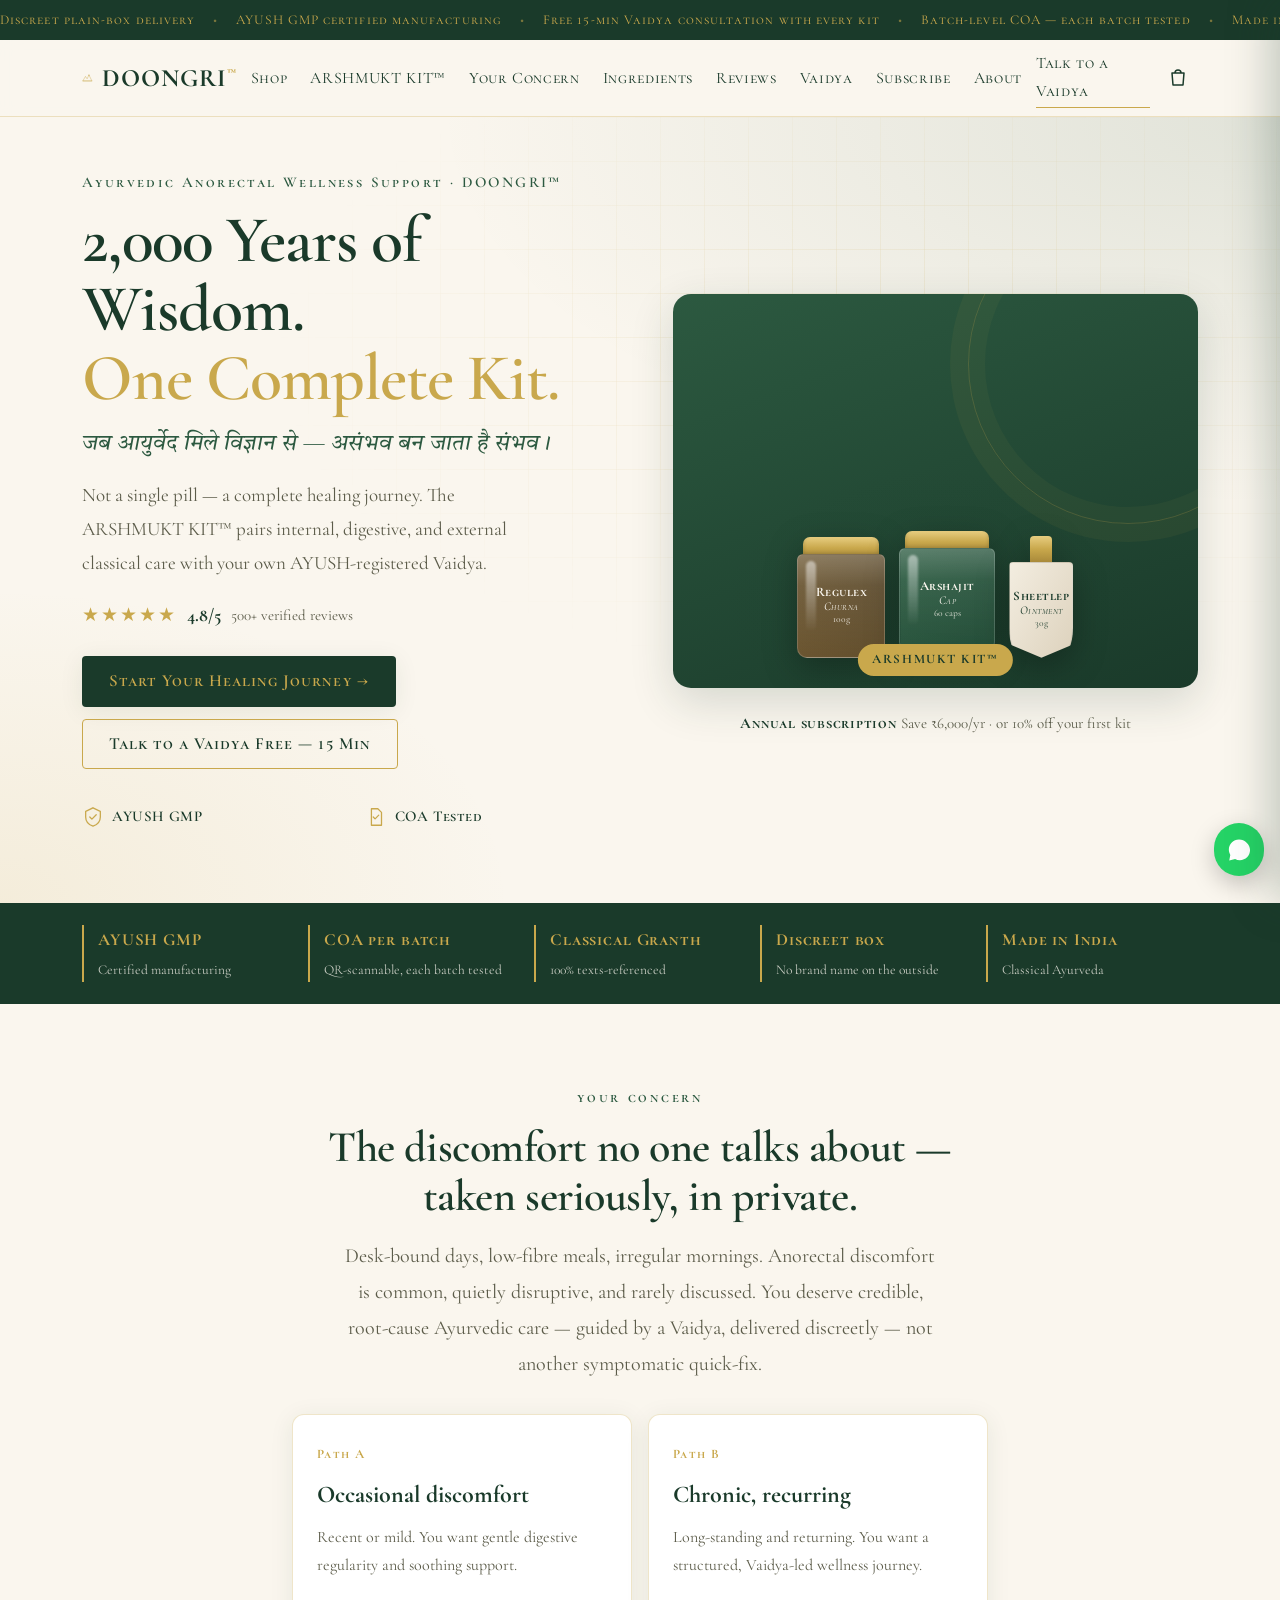
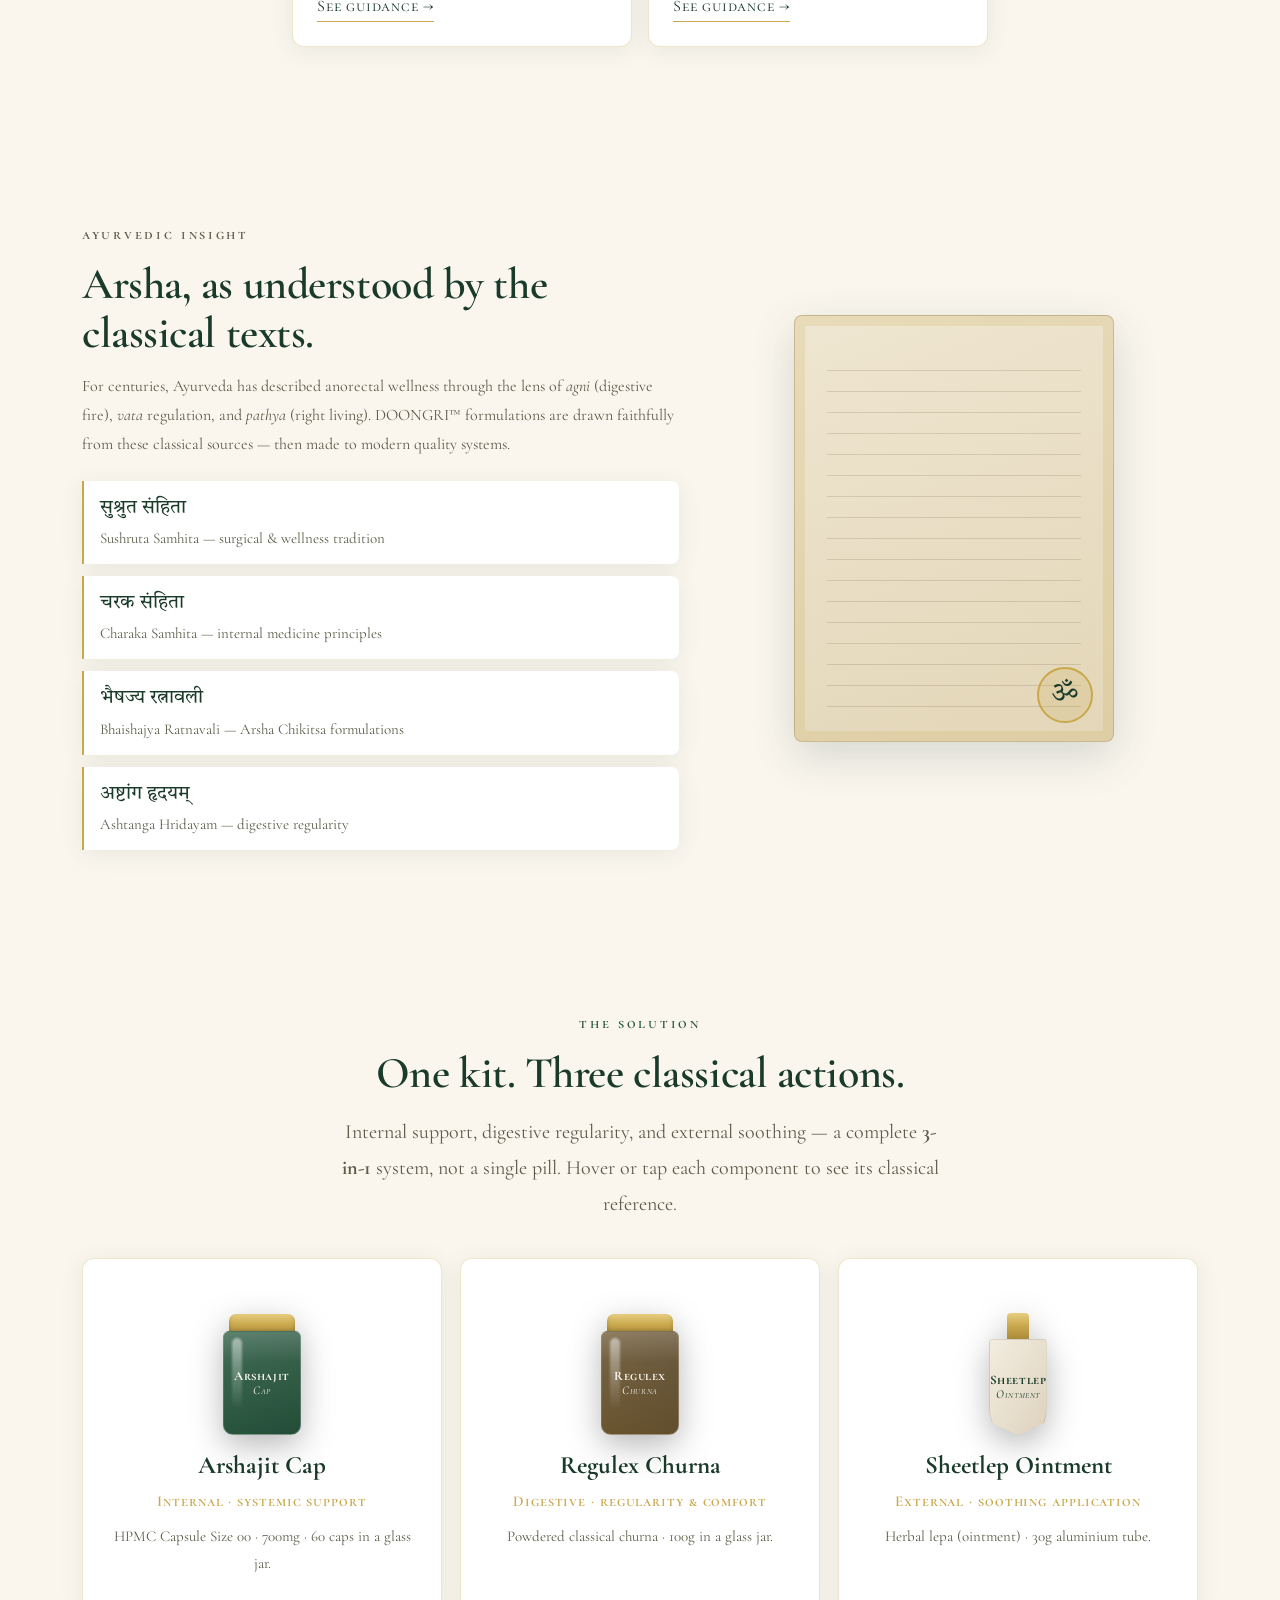
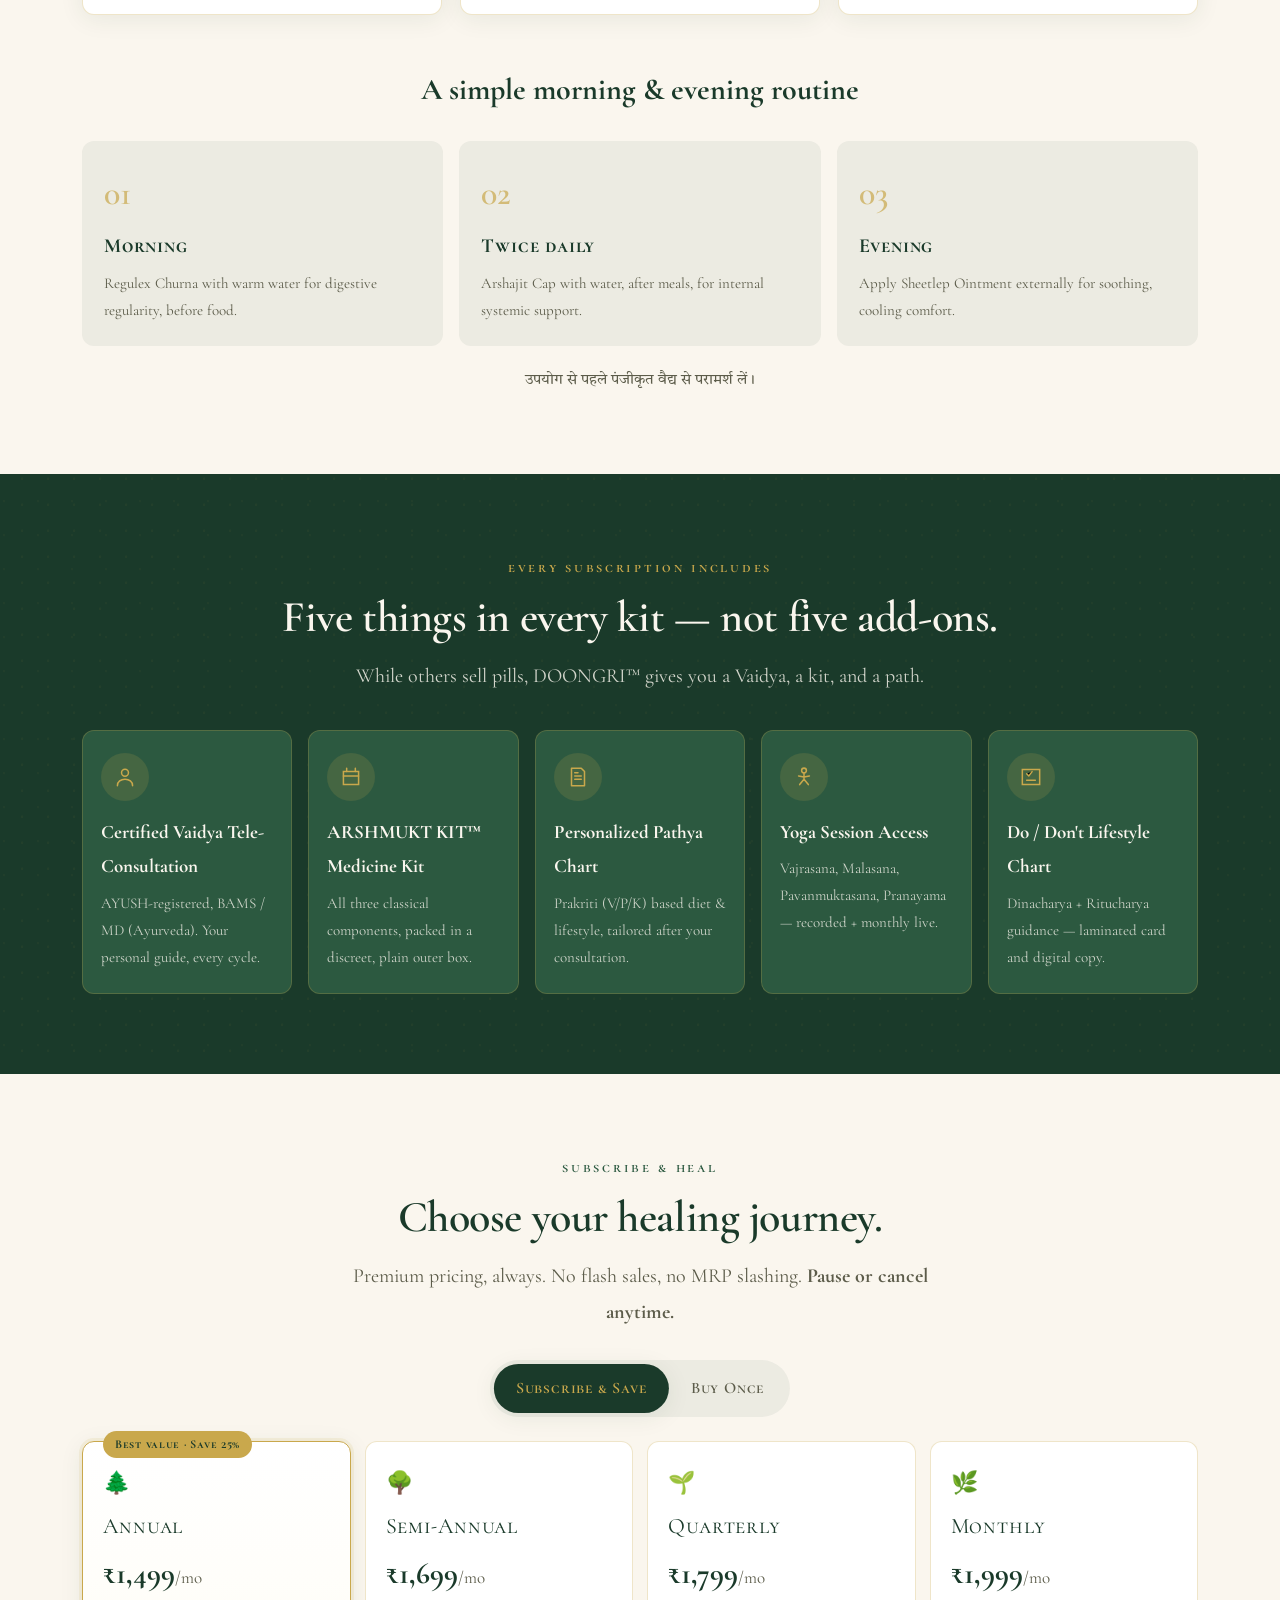
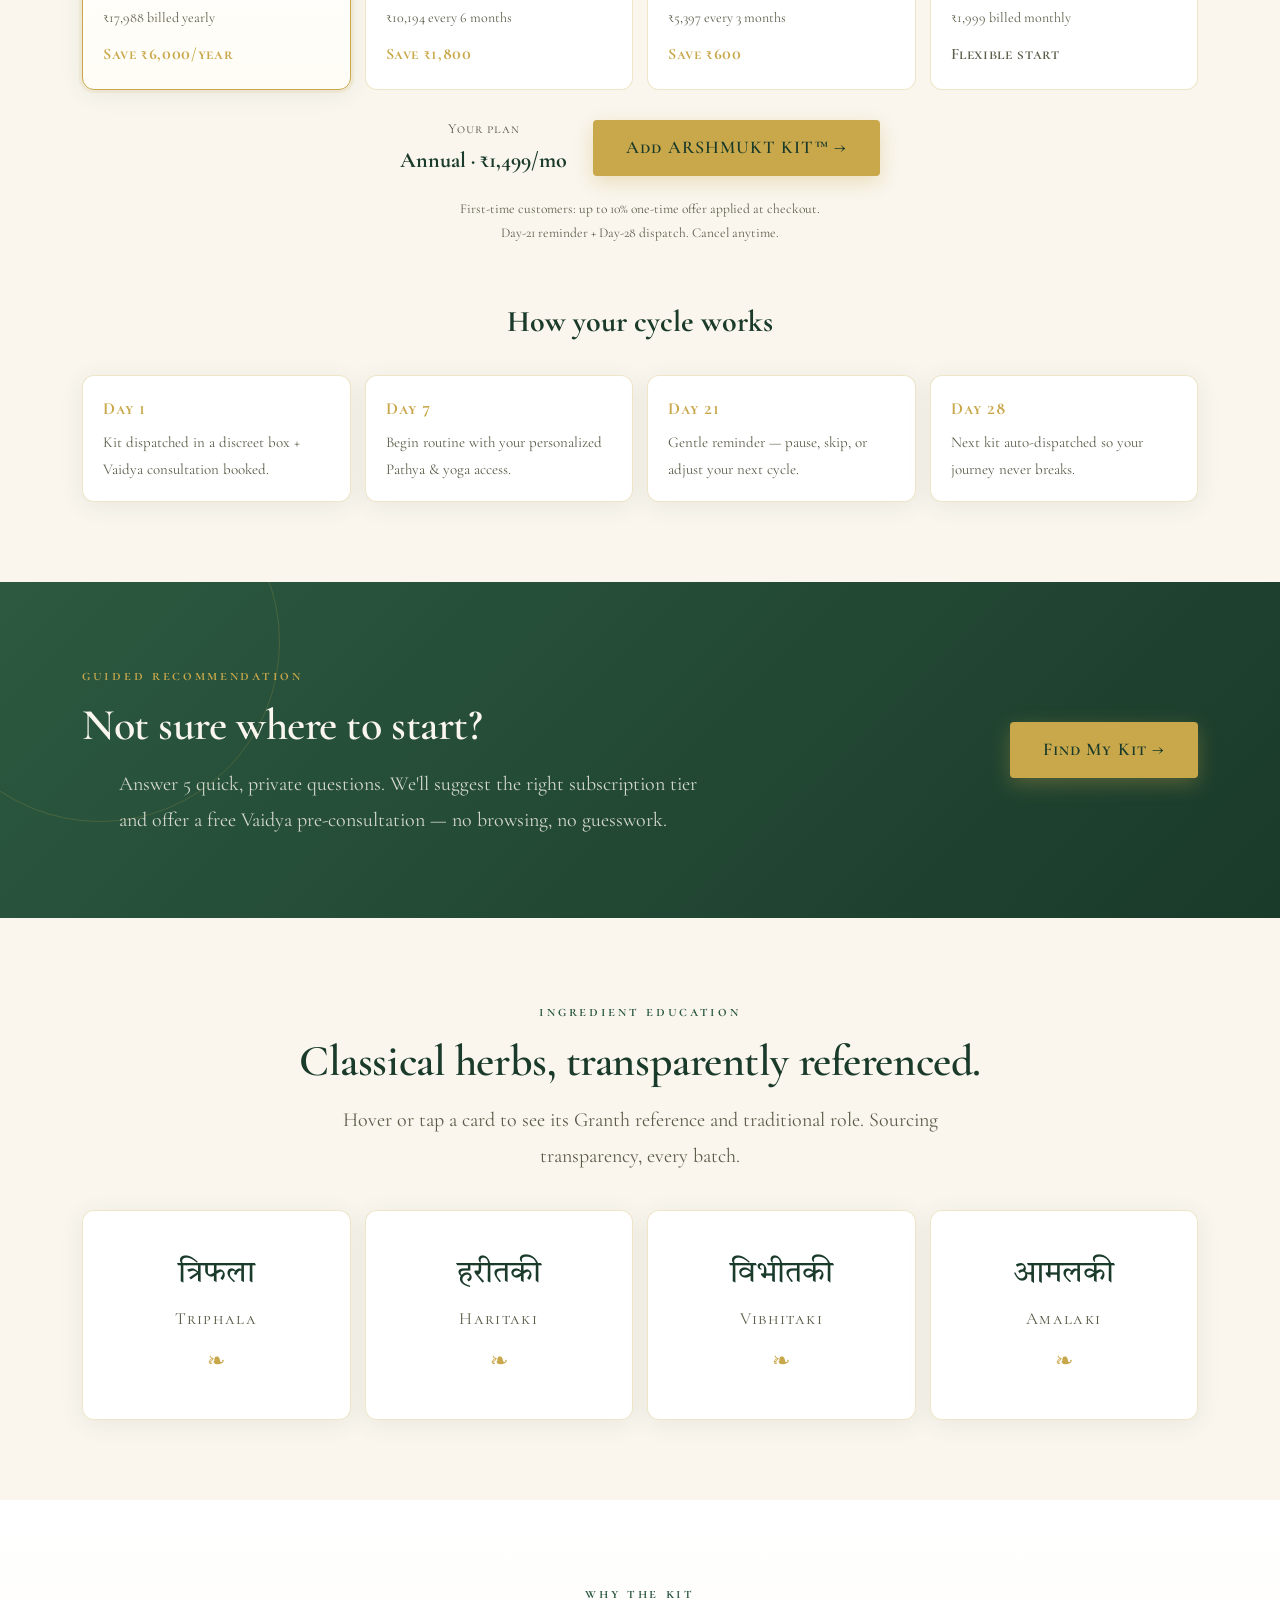
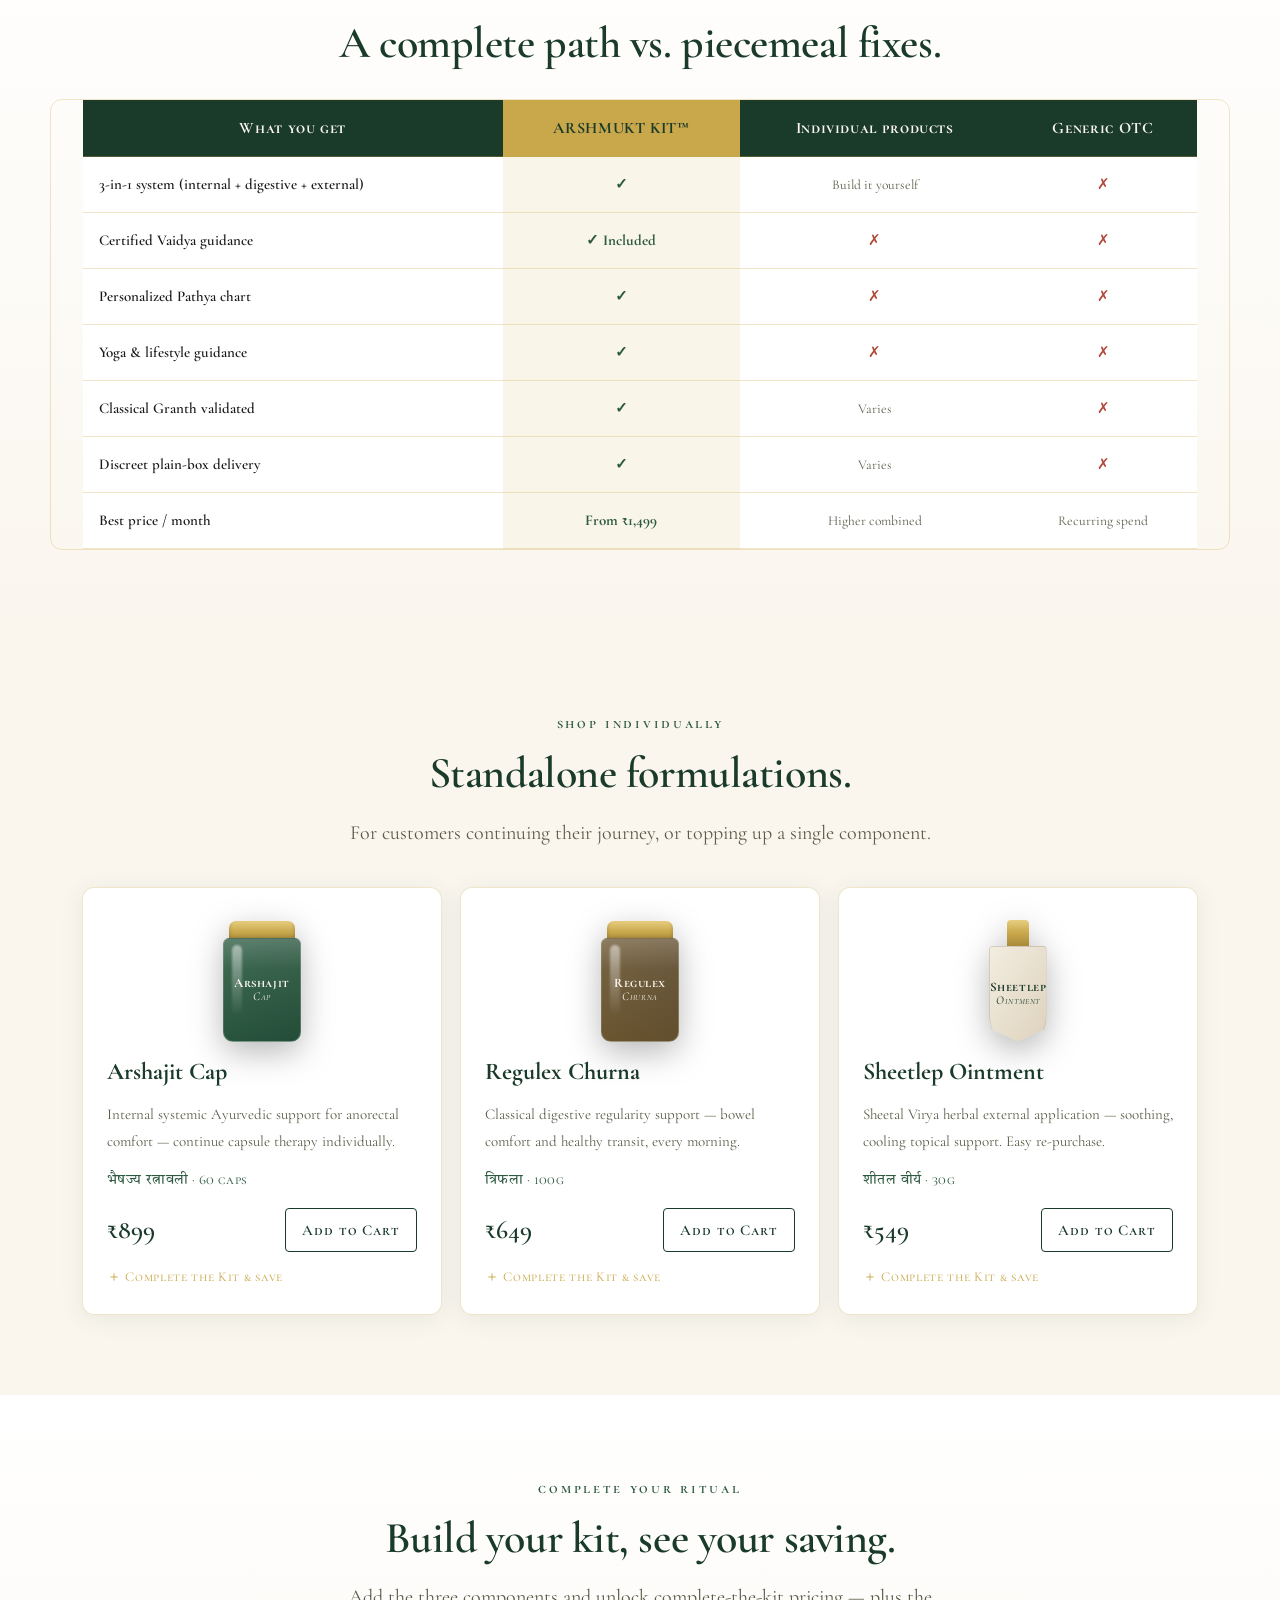
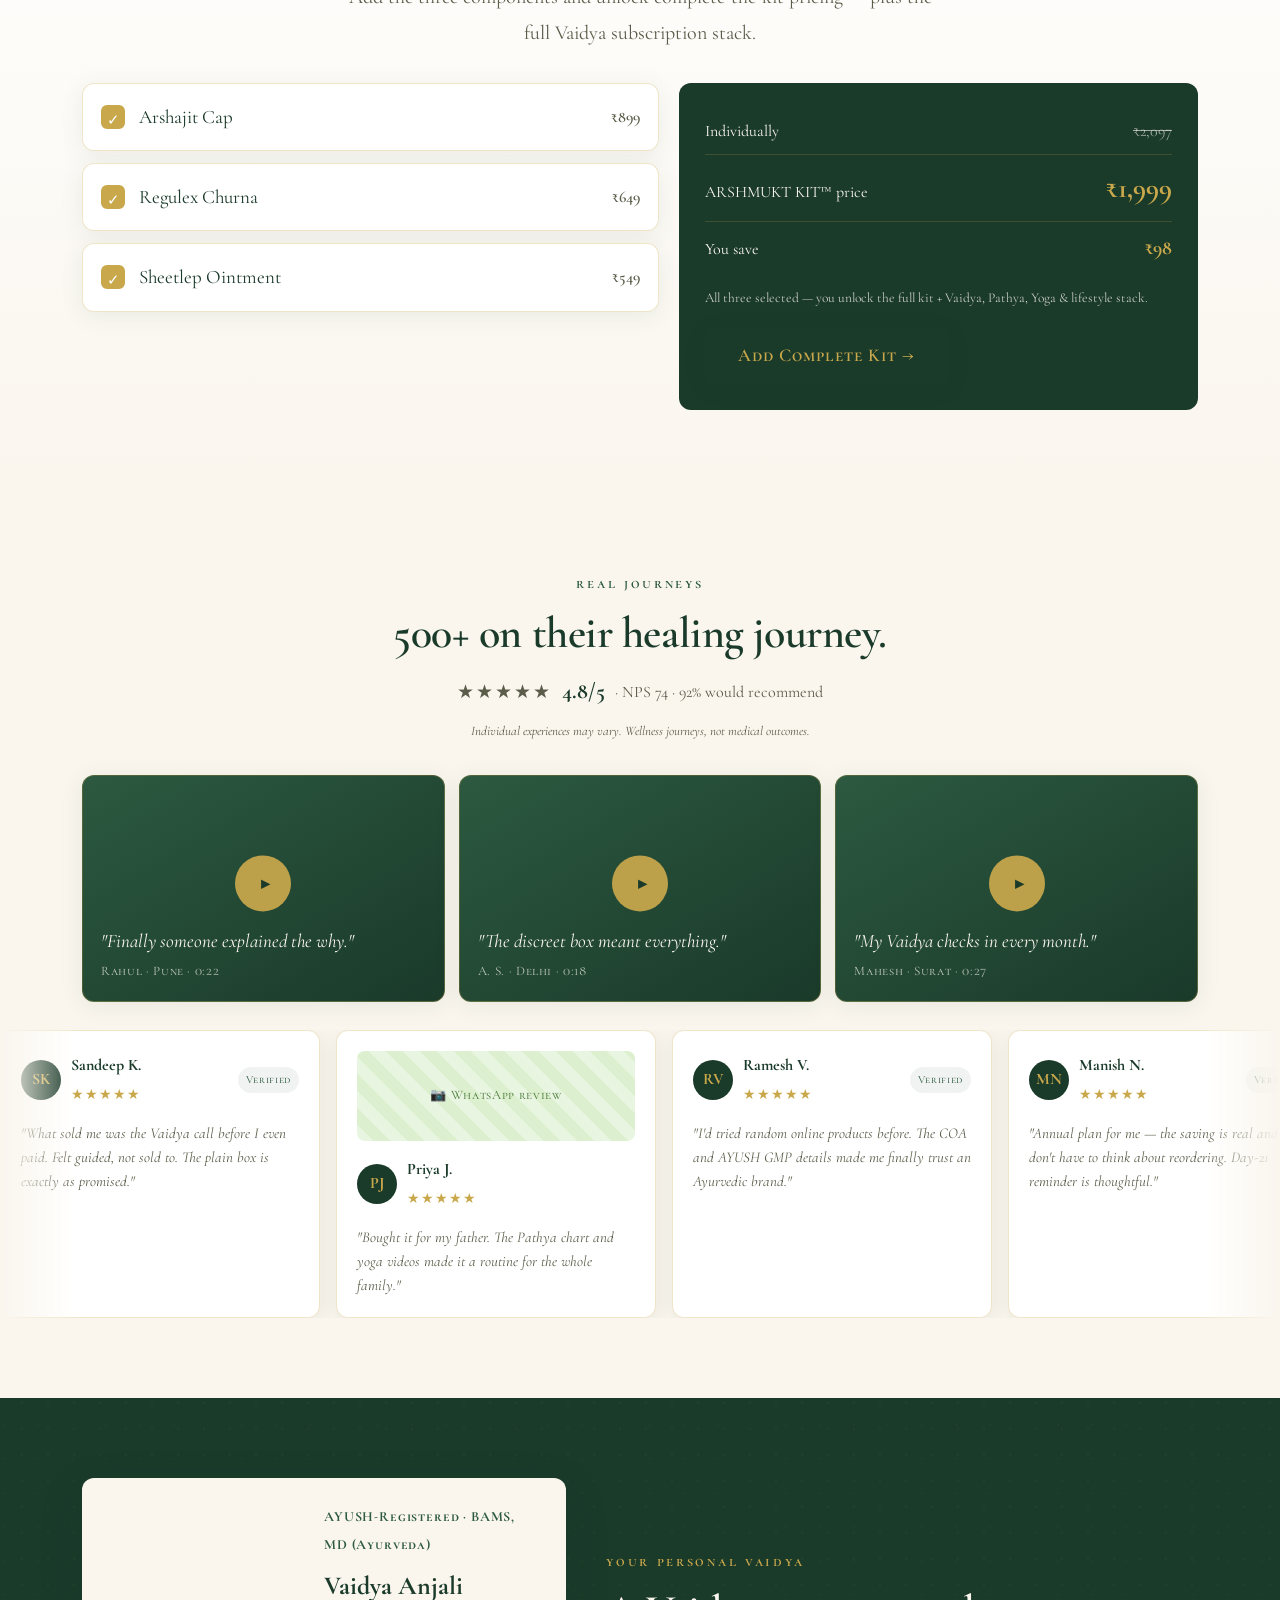
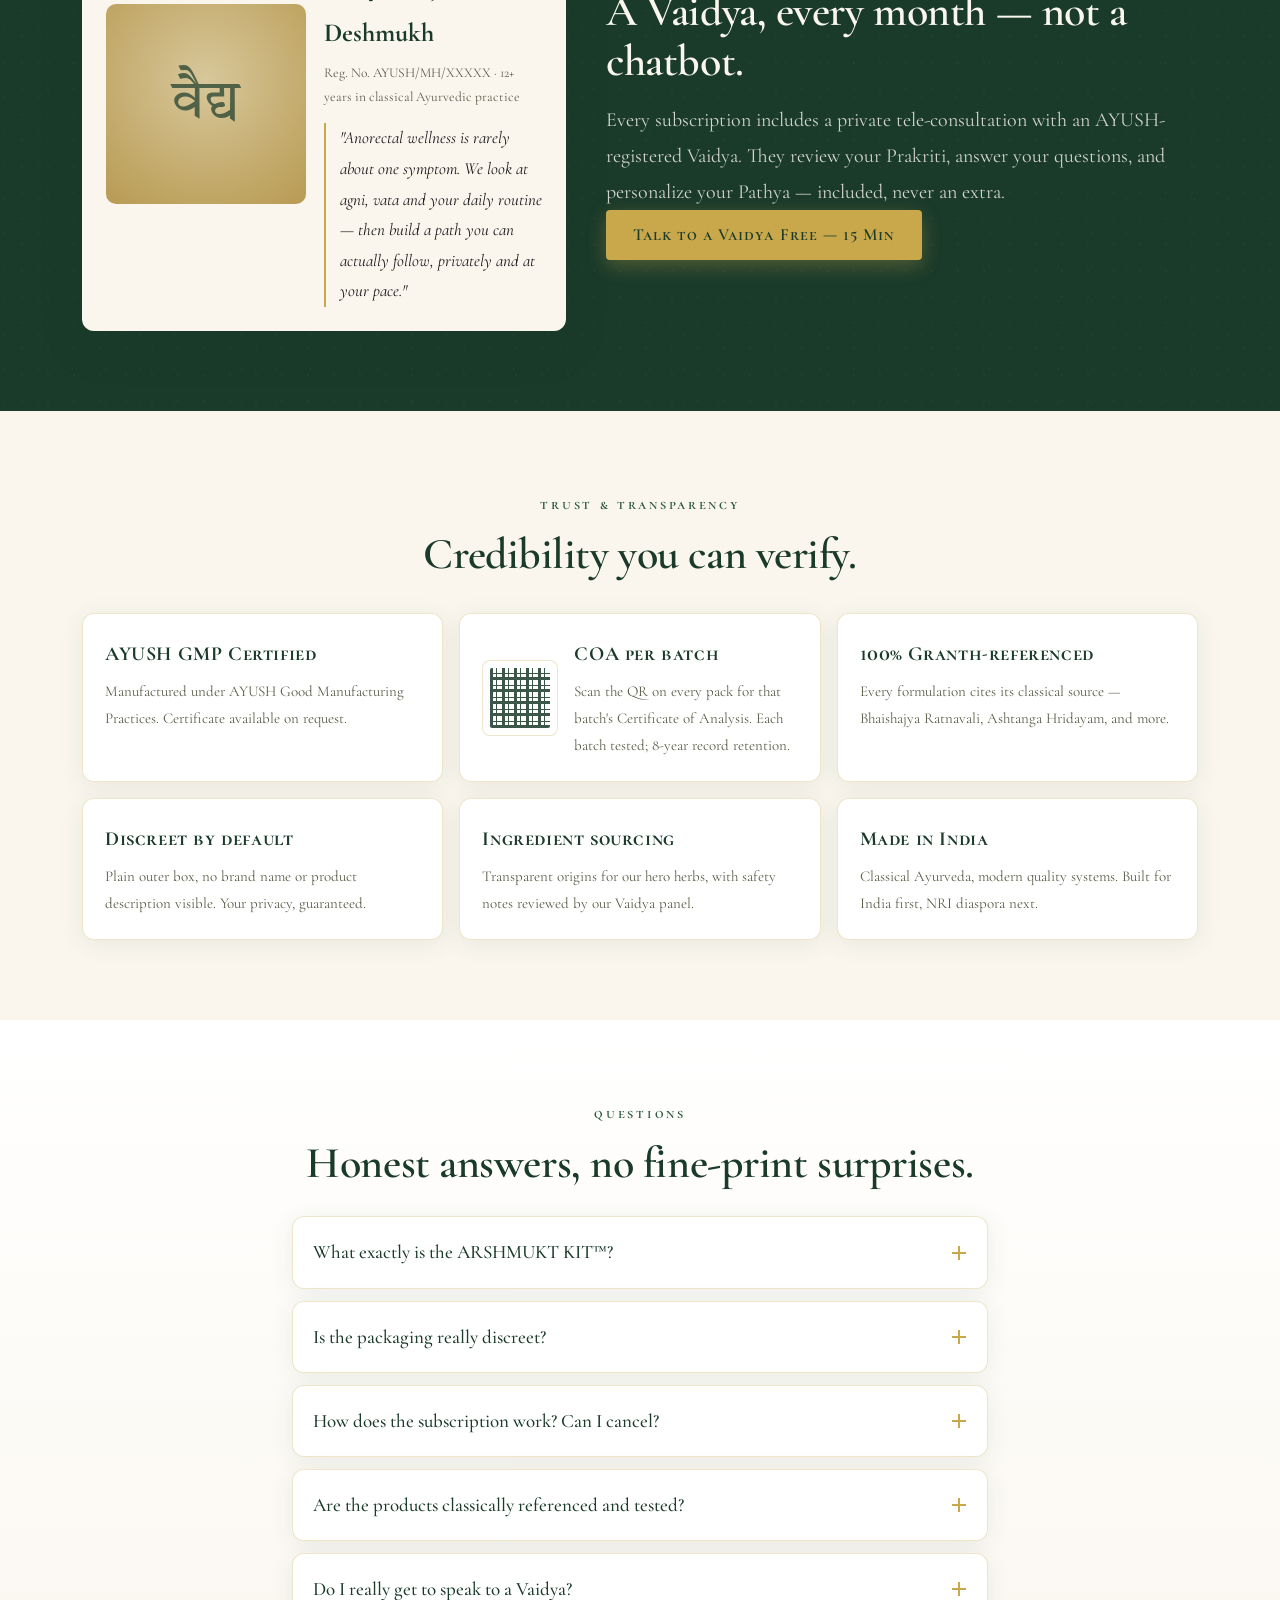
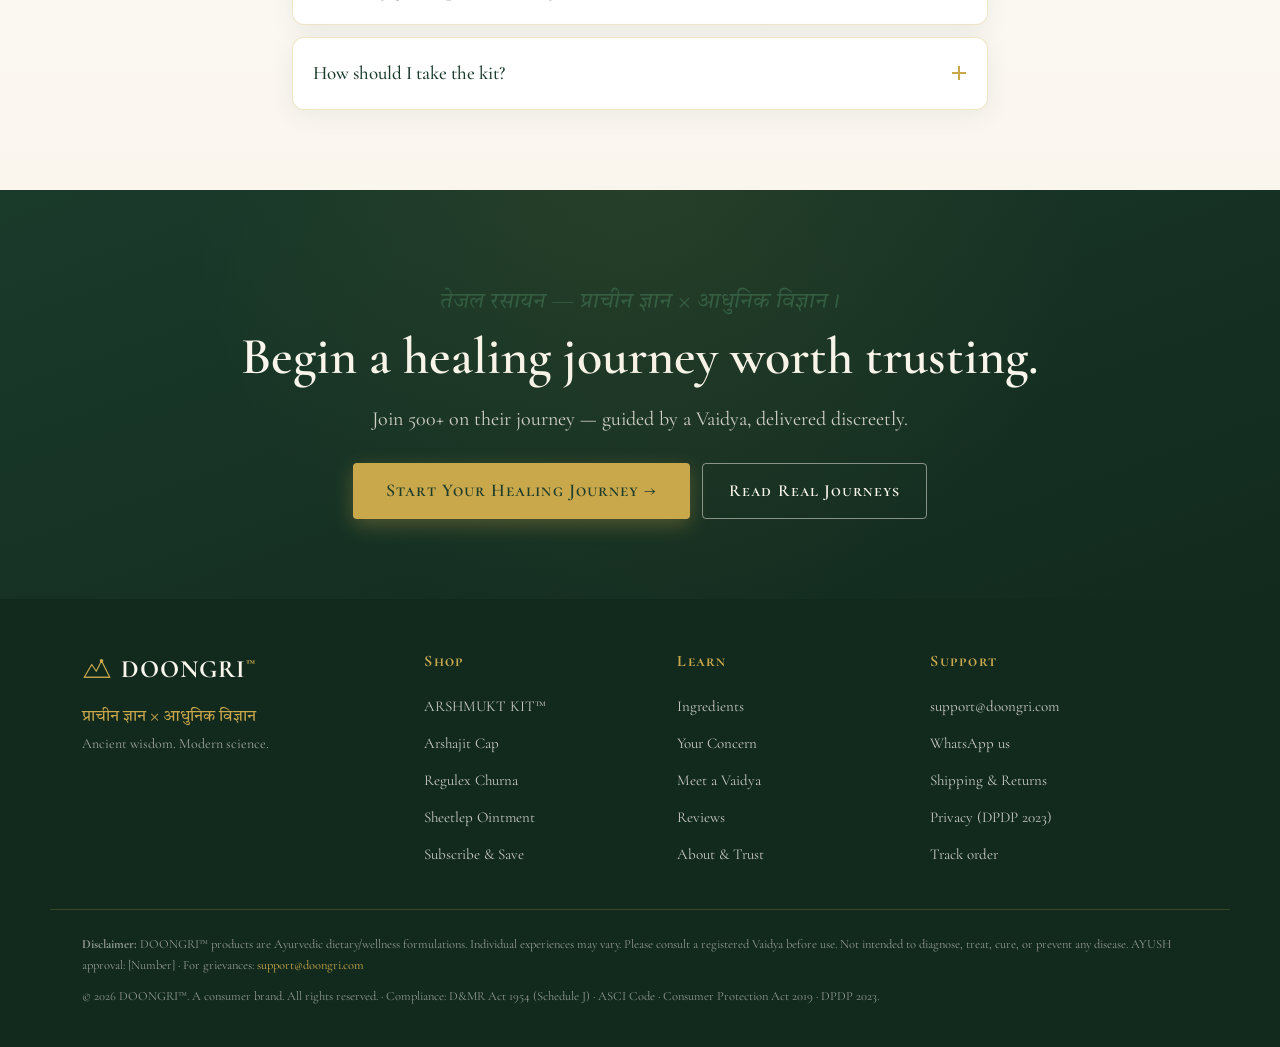
==== doongri/index.html @ 4dd69840 "feat: add DOONGRI D2C homepage prototype High-fidelity, self-contained static homepage (HTML/CSS/JS)" ====
<!DOCTYPE html>
<html lang="en" dir="ltr">
<head>
  <meta charset="UTF-8" />
  <meta name="viewport" content="width=device-width, initial-scale=1.0" />
  <meta name="theme-color" content="#1A3A2A" />
  <title>Ayurvedic Anorectal Wellness — DOONGRI™ | ARSHMUKT KIT™ with Vaidya Care</title>
  <meta name="description" content="DOONGRI™ ARSHMUKT KIT™ — a complete 3-in-1 classical Ayurvedic care system for anorectal wellness, rooted in Bhaishajya Ratnavali & Ashtanga Hridayam. Vaidya-guided subscription, AYUSH GMP certified, discreet delivery." />
  <meta name="robots" content="index, follow" />

  <!-- Open Graph -->
  <meta property="og:type" content="website" />
  <meta property="og:title" content="DOONGRI™ — Ayurvedic Anorectal Wellness, Vaidya-Guided" />
  <meta property="og:description" content="Not a quick fix. A complete healing journey with your own Vaidya. ARSHMUKT KIT™ — classical Ayurveda, modern quality systems." />
  <meta property="og:site_name" content="DOONGRI" />

  <!-- Fonts: Cormorant Garamond + Tiro Devanagari (LOCKED) -->
  <link rel="preconnect" href="https://fonts.googleapis.com" />
  <link rel="preconnect" href="https://fonts.gstatic.com" crossorigin />
  <link href="https://fonts.googleapis.com/css2?family=Cormorant+Garamond:ital,wght@0,400;0,500;0,600;0,700;1,400;1,500;1,600&family=Tiro+Devanagari+Hindi:ital@0;1&display=swap" rel="stylesheet" />

  <link rel="stylesheet" href="styles.css" />

  <!-- Schema: Organization -->
  <script type="application/ld+json">
  {
    "@context": "https://schema.org",
    "@type": "Organization",
    "name": "DOONGRI",
    "url": "https://doongri.com",
    "description": "Authentic Ayurvedic wellness brand offering classical Granth-referenced formulations with Vaidya-guided subscription care.",
    "brand": "DOONGRI",
    "slogan": "Ancient wisdom. Modern science."
  }
  </script>

  <!-- Schema: Product -->
  <script type="application/ld+json">
  {
    "@context": "https://schema.org",
    "@type": "Product",
    "name": "ARSHMUKT KIT™ — Classical 3-in-1 Anorectal Wellness System",
    "brand": { "@type": "Brand", "name": "DOONGRI" },
    "description": "Complete 3-in-1 classical Ayurvedic care system — internal (Arshajit Cap), digestive (Regulex Churna), and external (Sheetlep Ointment) support, rooted in Bhaishajya Ratnavali & Ashtanga Hridayam. Includes Vaidya tele-consultation, personalized Pathya chart, yoga access, and lifestyle guidance.",
    "aggregateRating": {
      "@type": "AggregateRating",
      "ratingValue": "4.8",
      "reviewCount": "500"
    },
    "offers": {
      "@type": "Offer",
      "priceCurrency": "INR",
      "price": "1999",
      "availability": "https://schema.org/InStock"
    }
  }
  </script>

  <!-- Schema: FAQ -->
  <script type="application/ld+json">
  {
    "@context": "https://schema.org",
    "@type": "FAQPage",
    "mainEntity": [
      {
        "@type": "Question",
        "name": "What is the ARSHMUKT KIT™?",
        "acceptedAnswer": { "@type": "Answer", "text": "A complete 3-in-1 classical Ayurvedic care system for anorectal wellness — Arshajit Cap (internal), Regulex Churna (digestive), and Sheetlep Ointment (external) — paired with Vaidya tele-consultation, a personalized Pathya chart, yoga access, and lifestyle guidance." }
      },
      {
        "@type": "Question",
        "name": "Is the packaging discreet?",
        "acceptedAnswer": { "@type": "Answer", "text": "Yes. Every order ships in a plain outer box with no brand name or product description visible on the outside." }
      },
      {
        "@type": "Question",
        "name": "Can I pause or cancel my subscription?",
        "acceptedAnswer": { "@type": "Answer", "text": "Yes. You can pause or cancel anytime from your account. We send a Day-21 reminder before your Day-28 dispatch." }
      },
      {
        "@type": "Question",
        "name": "Are the formulations classically referenced?",
        "acceptedAnswer": { "@type": "Answer", "text": "Yes. Each formulation references classical Ayurvedic granth such as Bhaishajya Ratnavali, Ashtanga Hridayam, and the Triphala tradition, manufactured under AYUSH GMP quality systems with batch-level COA." }
      }
    ]
  }
  </script>
</head>
<body>
  <a class="skip-link" href="#main">Skip to content</a>

  <!-- ===================== ANNOUNCEMENT BAR ===================== -->
  <div class="announce" role="region" aria-label="Brand promises">
    <div class="announce__track">
      <span>Discreet plain-box delivery</span><span class="announce__dot">•</span>
      <span>AYUSH GMP certified manufacturing</span><span class="announce__dot">•</span>
      <span>Free 15-min Vaidya consultation with every kit</span><span class="announce__dot">•</span>
      <span>Batch-level COA — each batch tested</span><span class="announce__dot">•</span>
      <span>Made in India · Classical Ayurveda</span><span class="announce__dot">•</span>
      <span>Discreet plain-box delivery</span><span class="announce__dot">•</span>
      <span>AYUSH GMP certified manufacturing</span><span class="announce__dot">•</span>
      <span>Free 15-min Vaidya consultation with every kit</span><span class="announce__dot">•</span>
    </div>
  </div>

  <!-- ===================== HEADER / NAV ===================== -->
  <header class="header" id="header">
    <div class="container header__inner">
      <button class="nav-toggle" id="navToggle" aria-label="Open menu" aria-expanded="false" aria-controls="navMenu">
        <span></span><span></span><span></span>
      </button>

      <a href="#main" class="brand" aria-label="DOONGRI home">
        <svg class="brand__mark" viewBox="0 0 40 40" aria-hidden="true" focusable="false">
          <path d="M3 31 L13 14 L19 23 L26 9 L37 31 Z" fill="none" stroke="currentColor" stroke-width="1.6" stroke-linejoin="round"/>
          <circle cx="26" cy="9" r="2.4" fill="currentColor"/>
          <path d="M3 31 H37" stroke="currentColor" stroke-width="1.6" stroke-linecap="round"/>
        </svg>
        <span class="brand__name">DOONGRI<sup>™</sup></span>
      </a>

      <nav class="nav" id="navMenu" aria-label="Primary">
        <a href="#kit">Shop</a>
        <a href="#kit">ARSHMUKT KIT™</a>
        <a href="#concern">Your Concern</a>
        <a href="#ingredients">Ingredients</a>
        <a href="#reviews">Reviews</a>
        <a href="#vaidya">Vaidya</a>
        <a href="#subscribe">Subscribe</a>
        <a href="#about">About</a>
      </nav>

      <div class="header__actions">
        <a href="#vaidya" class="header__vaidya" data-evt="vaidya_cta_click">Talk to a Vaidya</a>
        <button class="cart-btn" id="cartBtn" aria-label="Open cart">
          <svg viewBox="0 0 24 24" aria-hidden="true" focusable="false"><path d="M6 7h12l-1 12H7L6 7Z" fill="none" stroke="currentColor" stroke-width="1.5" stroke-linejoin="round"/><path d="M9 7a3 3 0 0 1 6 0" fill="none" stroke="currentColor" stroke-width="1.5"/></svg>
          <span class="cart-count" id="cartCount">0</span>
        </button>
      </div>
    </div>
  </header>
  <div class="nav-overlay" id="navOverlay" hidden></div>

  <main id="main">

    <!-- ===================== HERO ===================== -->
    <section class="hero" id="hero">
      <div class="hero__bg" aria-hidden="true"></div>
      <div class="container hero__inner">
        <div class="hero__copy">
          <p class="kicker">Ayurvedic Anorectal Wellness Support · DOONGRI™</p>
          <h1 class="hero__title">2,000 Years of Wisdom.<br/><span class="gold">One Complete Kit.</span></h1>
          <p class="hero__shloka" lang="hi">जब आयुर्वेद मिले विज्ञान से — असंभव बन जाता है संभव।</p>
          <p class="hero__sub">Not a single pill — a complete healing journey. The ARSHMUKT KIT™ pairs internal, digestive, and external classical care with your own AYUSH-registered Vaidya.</p>

          <div class="rating" aria-label="Rated 4.8 out of 5 from over 500 reviews">
            <span class="stars" aria-hidden="true">★★★★★</span>
            <strong>4.8/5</strong><span class="rating__count">500+ verified reviews</span>
          </div>

          <div class="hero__cta">
            <a href="#subscribe" class="btn btn--primary btn--pulse" data-evt="hero_cta_click">Start Your Healing Journey →</a>
            <a href="#vaidya" class="btn btn--ghost" data-evt="vaidya_cta_click">Talk to a Vaidya Free — 15 Min</a>
          </div>

          <ul class="hero__badges" aria-label="Trust signals">
            <li class="reveal"><svg class="i" viewBox="0 0 24 24" aria-hidden="true"><path d="M12 2l8 4v6c0 4.4-3.1 8.3-8 10-4.9-1.7-8-5.6-8-10V6l8-4Z" fill="none" stroke="currentColor" stroke-width="1.4"/><path d="M8.5 12l2.3 2.3 4.7-4.7" fill="none" stroke="currentColor" stroke-width="1.4" stroke-linecap="round" stroke-linejoin="round"/></svg>AYUSH GMP</li>
            <li class="reveal"><svg class="i" viewBox="0 0 24 24" aria-hidden="true"><path d="M7 3h7l4 4v14H7z" fill="none" stroke="currentColor" stroke-width="1.4" stroke-linejoin="round"/><path d="M9 12l2 2 4-4" fill="none" stroke="currentColor" stroke-width="1.4" stroke-linecap="round" stroke-linejoin="round"/></svg>COA Tested</li>
            <li class="reveal"><svg class="i" viewBox="0 0 24 24" aria-hidden="true"><circle cx="12" cy="8" r="3.4" fill="none" stroke="currentColor" stroke-width="1.4"/><path d="M5 20c0-3.6 3.1-6 7-6s7 2.4 7 6" fill="none" stroke="currentColor" stroke-width="1.4" stroke-linecap="round"/></svg>Vaidya Guided</li>
            <li class="reveal"><svg class="i" viewBox="0 0 24 24" aria-hidden="true"><path d="M4 8l8-4 8 4v8l-8 4-8-4z" fill="none" stroke="currentColor" stroke-width="1.4" stroke-linejoin="round"/></svg>Discreet Delivery</li>
          </ul>
        </div>

        <div class="hero__product">
          <div class="kit-shot" id="kitShot" data-parallax>
            <!-- Regulex Churna jar -->
            <figure class="prod prod--jar prod--churna">
              <div class="prod__lid"></div>
              <div class="prod__glass"><span class="prod__label">Regulex<br><em>Churna</em><small>100g</small></span></div>
            </figure>
            <!-- Arshajit Cap jar (center, tallest) -->
            <figure class="prod prod--jar prod--cap">
              <div class="prod__lid"></div>
              <div class="prod__glass"><span class="prod__label">Arshajit<br><em>Cap</em><small>60 caps</small></span></div>
            </figure>
            <!-- Sheetlep tube -->
            <figure class="prod prod--tube">
              <div class="prod__cap"></div>
              <div class="prod__body"><span class="prod__label">Sheetlep<br><em>Ointment</em><small>30g</small></span></div>
            </figure>
            <span class="kit-badge">ARSHMUKT KIT™</span>
          </div>
          <p class="hero__offer"><span>Annual subscription</span> Save ₹6,000/yr · or 10% off your first kit</p>
        </div>
      </div>
    </section>

    <!-- ===================== TRUST STRIP ===================== -->
    <section class="trust-strip" aria-label="Certifications and guarantees">
      <div class="container trust-strip__inner">
        <div class="trust-strip__item reveal"><strong>AYUSH GMP</strong><span>Certified manufacturing</span></div>
        <div class="trust-strip__item reveal"><strong>COA per batch</strong><span>QR-scannable, each batch tested</span></div>
        <div class="trust-strip__item reveal"><strong>Classical Granth</strong><span>100% texts-referenced</span></div>
        <div class="trust-strip__item reveal"><strong>Discreet box</strong><span>No brand name on the outside</span></div>
        <div class="trust-strip__item reveal"><strong>Made in India</strong><span>Classical Ayurveda</span></div>
      </div>
    </section>

    <!-- ===================== PROBLEM (compliant) ===================== -->
    <section class="problem section" id="concern">
      <div class="container narrow center">
        <p class="eyebrow">Your Concern</p>
        <h2 class="section__title">The discomfort no one talks about — taken seriously, in private.</h2>
        <p class="lede">Desk-bound days, low-fibre meals, irregular mornings. Anorectal discomfort is common, quietly disruptive, and rarely discussed. You deserve credible, root-cause Ayurvedic care — guided by a Vaidya, delivered discreetly — not another symptomatic quick-fix.</p>
        <div class="concern-paths">
          <button class="concern-card reveal" data-evt="concern_path" data-path="occasional">
            <span class="concern-card__tag">Path A</span>
            <h3>Occasional discomfort</h3>
            <p>Recent or mild. You want gentle digestive regularity and soothing support.</p>
            <span class="concern-card__cta">See guidance →</span>
          </button>
          <button class="concern-card reveal" data-evt="concern_path" data-path="recurring">
            <span class="concern-card__tag">Path B</span>
            <h3>Chronic, recurring</h3>
            <p>Long-standing and returning. You want a structured, Vaidya-led wellness journey.</p>
            <span class="concern-card__cta">See guidance →</span>
          </button>
        </div>
      </div>
    </section>

    <!-- ===================== AYURVEDIC INSIGHT ===================== -->
    <section class="insight section">
      <div class="container insight__inner">
        <div class="insight__text">
          <p class="eyebrow">Ayurvedic Insight</p>
          <h2 class="section__title">Arsha, as understood by the classical texts.</h2>
          <p>For centuries, Ayurveda has described anorectal wellness through the lens of <em>agni</em> (digestive fire), <em>vata</em> regulation, and <em>pathya</em> (right living). DOONGRI™ formulations are drawn faithfully from these classical sources — then made to modern quality systems.</p>
          <ul class="granth-list">
            <li><span lang="hi">सुश्रुत संहिता</span><span>Sushruta Samhita — surgical & wellness tradition</span></li>
            <li><span lang="hi">चरक संहिता</span><span>Charaka Samhita — internal medicine principles</span></li>
            <li><span lang="hi">भैषज्य रत्नावली</span><span>Bhaishajya Ratnavali — Arsha Chikitsa formulations</span></li>
            <li><span lang="hi">अष्टांग हृदयम्</span><span>Ashtanga Hridayam — digestive regularity</span></li>
          </ul>
        </div>
        <div class="insight__art" aria-hidden="true">
          <div class="manuscript">
            <div class="manuscript__lines"></div>
            <span class="manuscript__seal" lang="hi">ॐ</span>
          </div>
        </div>
      </div>
    </section>

    <!-- ===================== KIT SOLUTION ===================== -->
    <section class="kit section" id="kit">
      <div class="container center">
        <p class="eyebrow">The Solution</p>
        <h2 class="section__title">One kit. Three classical actions.</h2>
        <p class="lede">Internal support, digestive regularity, and external soothing — a complete <strong>3-in-1</strong> system, not a single pill. Hover or tap each component to see its classical reference.</p>
      </div>
      <div class="container kit__grid">
        <article class="kit-card reveal" tabindex="0" data-evt="ingredient_card_hover">
          <div class="kit-card__visual">
            <figure class="prod prod--jar prod--cap sm"><div class="prod__lid"></div><div class="prod__glass"><span class="prod__label">Arshajit<br><em>Cap</em></span></div></figure>
          </div>
          <h3>Arshajit Cap</h3>
          <p class="kit-card__role">Internal · systemic support</p>
          <p class="kit-card__desc">HPMC Capsule Size 00 · 700mg · 60 caps in a glass jar.</p>
          <div class="kit-card__reveal">
            <span class="granth-ref" lang="hi">भैषज्य रत्नावली</span>
            <span>Bhaishajya Ratnavali — Arsha Chikitsa</span>
          </div>
        </article>

        <article class="kit-card reveal" tabindex="0" data-evt="ingredient_card_hover">
          <div class="kit-card__visual">
            <figure class="prod prod--jar prod--churna sm"><div class="prod__lid"></div><div class="prod__glass"><span class="prod__label">Regulex<br><em>Churna</em></span></div></figure>
          </div>
          <h3>Regulex Churna</h3>
          <p class="kit-card__role">Digestive · regularity & comfort</p>
          <p class="kit-card__desc">Powdered classical churna · 100g in a glass jar.</p>
          <div class="kit-card__reveal">
            <span class="granth-ref" lang="hi">त्रिफला · अष्टांग हृदयम्</span>
            <span>Triphala, Ashtanga Hridayam tradition</span>
          </div>
        </article>

        <article class="kit-card reveal" tabindex="0" data-evt="ingredient_card_hover">
          <div class="kit-card__visual">
            <figure class="prod prod--tube sm"><div class="prod__cap"></div><div class="prod__body"><span class="prod__label">Sheetlep<br><em>Ointment</em></span></div></figure>
          </div>
          <h3>Sheetlep Ointment</h3>
          <p class="kit-card__role">External · soothing application</p>
          <p class="kit-card__desc">Herbal lepa (ointment) · 30g aluminium tube.</p>
          <div class="kit-card__reveal">
            <span class="granth-ref" lang="hi">शीतल वीर्य द्रव्य</span>
            <span>Sheetal Virya Dravya Sangraha</span>
          </div>
        </article>
      </div>

      <!-- How to use / routine -->
      <div class="container routine">
        <h3 class="routine__title center">A simple morning &amp; evening routine</h3>
        <div class="routine__grid">
          <div class="routine__step reveal"><span class="routine__num">01</span><h4>Morning</h4><p>Regulex Churna with warm water for digestive regularity, before food.</p></div>
          <div class="routine__step reveal"><span class="routine__num">02</span><h4>Twice daily</h4><p>Arshajit Cap with water, after meals, for internal systemic support.</p></div>
          <div class="routine__step reveal"><span class="routine__num">03</span><h4>Evening</h4><p>Apply Sheetlep Ointment externally for soothing, cooling comfort.</p></div>
        </div>
        <p class="usage-note" lang="hi">उपयोग से पहले पंजीकृत वैद्य से परामर्श लें।</p>
      </div>
    </section>

    <!-- ===================== 5 INCLUSIONS ===================== -->
    <section class="inclusions section section--green">
      <div class="container center">
        <p class="eyebrow eyebrow--gold">Every Subscription Includes</p>
        <h2 class="section__title light">Five things in every kit — not five add-ons.</h2>
        <p class="lede light">While others sell pills, DOONGRI™ gives you a Vaidya, a kit, and a path.</p>
      </div>
      <div class="container inclusions__grid">
        <div class="inclusion reveal">
          <span class="inclusion__icon" aria-hidden="true"><svg viewBox="0 0 24 24"><circle cx="12" cy="8" r="3.2" fill="none" stroke="currentColor" stroke-width="1.4"/><path d="M5 20c0-3.6 3.1-6 7-6s7 2.4 7 6" fill="none" stroke="currentColor" stroke-width="1.4" stroke-linecap="round"/></svg></span>
          <h3>Certified Vaidya Tele-Consultation</h3>
          <p>AYUSH-registered, BAMS / MD (Ayurveda). Your personal guide, every cycle.</p>
        </div>
        <div class="inclusion reveal">
          <span class="inclusion__icon" aria-hidden="true"><svg viewBox="0 0 24 24"><path d="M5 7h14v12H5z" fill="none" stroke="currentColor" stroke-width="1.4"/><path d="M8 4v3M16 4v3M5 11h14" stroke="currentColor" stroke-width="1.4" stroke-linecap="round"/></svg></span>
          <h3>ARSHMUKT KIT™ Medicine Kit</h3>
          <p>All three classical components, packed in a discreet, plain outer box.</p>
        </div>
        <div class="inclusion reveal">
          <span class="inclusion__icon" aria-hidden="true"><svg viewBox="0 0 24 24"><path d="M6 4h9l3 3v13H6z" fill="none" stroke="currentColor" stroke-width="1.4" stroke-linejoin="round"/><path d="M9 11h6M9 14h6M9 8h3" stroke="currentColor" stroke-width="1.4" stroke-linecap="round"/></svg></span>
          <h3>Personalized Pathya Chart</h3>
          <p>Prakriti (V/P/K) based diet &amp; lifestyle, tailored after your consultation.</p>
        </div>
        <div class="inclusion reveal">
          <span class="inclusion__icon" aria-hidden="true"><svg viewBox="0 0 24 24"><circle cx="12" cy="6" r="2.2" fill="none" stroke="currentColor" stroke-width="1.4"/><path d="M12 8v6m0 0l-4 5m4-5l4 5M7 11l5 1 5-1" fill="none" stroke="currentColor" stroke-width="1.4" stroke-linecap="round" stroke-linejoin="round"/></svg></span>
          <h3>Yoga Session Access</h3>
          <p>Vajrasana, Malasana, Pavanmuktasana, Pranayama — recorded + monthly live.</p>
        </div>
        <div class="inclusion reveal">
          <span class="inclusion__icon" aria-hidden="true"><svg viewBox="0 0 24 24"><path d="M4 5h16v14H4z" fill="none" stroke="currentColor" stroke-width="1.4"/><path d="M8 9l2 2 3-4M8 15h8" stroke="currentColor" stroke-width="1.4" stroke-linecap="round" stroke-linejoin="round"/></svg></span>
          <h3>Do / Don't Lifestyle Chart</h3>
          <p>Dinacharya + Ritucharya guidance — laminated card and digital copy.</p>
        </div>
      </div>
    </section>

    <!-- ===================== SUBSCRIPTION TIERS ===================== -->
    <section class="subscribe section" id="subscribe">
      <div class="container center">
        <p class="eyebrow">Subscribe &amp; Heal</p>
        <h2 class="section__title">Choose your healing journey.</h2>
        <p class="lede">Premium pricing, always. No flash sales, no MRP slashing. <strong>Pause or cancel anytime.</strong></p>
      </div>

      <div class="container plan">
        <div class="plan__toggle" role="tablist" aria-label="Purchase type">
          <button class="plan__mode is-active" id="modeSub" role="tab" aria-selected="true" data-evt="subscribe_selected">Subscribe &amp; Save</button>
          <button class="plan__mode" id="modeOnce" role="tab" aria-selected="false">Buy Once</button>
        </div>

        <div class="tiers" id="tiers" data-evt="subscription_tier_viewed">
          <!-- Annual first (price anchoring) -->
          <label class="tier tier--best is-selected">
            <input type="radio" name="tier" value="annual" data-monthly="1499" data-total="17988" data-save="6000" checked />
            <span class="tier__flag">Best value · Save 25%</span>
            <span class="tier__leaf" aria-hidden="true">🌲</span>
            <span class="tier__name">Annual</span>
            <span class="tier__price"><strong>₹1,499</strong>/mo</span>
            <span class="tier__total">₹17,988 billed yearly</span>
            <span class="tier__save">Save ₹6,000/year</span>
          </label>

          <label class="tier">
            <input type="radio" name="tier" value="semi" data-monthly="1699" data-total="10194" data-save="1800" />
            <span class="tier__leaf" aria-hidden="true">🌳</span>
            <span class="tier__name">Semi-Annual</span>
            <span class="tier__price"><strong>₹1,699</strong>/mo</span>
            <span class="tier__total">₹10,194 every 6 months</span>
            <span class="tier__save">Save ₹1,800</span>
          </label>

          <label class="tier">
            <input type="radio" name="tier" value="quarter" data-monthly="1799" data-total="5397" data-save="600" />
            <span class="tier__leaf" aria-hidden="true">🌱</span>
            <span class="tier__name">Quarterly</span>
            <span class="tier__price"><strong>₹1,799</strong>/mo</span>
            <span class="tier__total">₹5,397 every 3 months</span>
            <span class="tier__save">Save ₹600</span>
          </label>

          <label class="tier">
            <input type="radio" name="tier" value="monthly" data-monthly="1999" data-total="1999" data-save="0" />
            <span class="tier__leaf" aria-hidden="true">🌿</span>
            <span class="tier__name">Monthly</span>
            <span class="tier__price"><strong>₹1,999</strong>/mo</span>
            <span class="tier__total">₹1,999 billed monthly</span>
            <span class="tier__save tier__save--muted">Flexible start</span>
          </label>
        </div>

        <div class="plan__cta">
          <div class="plan__summary">
            <span class="plan__summary-label">Your plan</span>
            <strong id="planSummary">Annual · ₹1,499/mo</strong>
          </div>
          <button class="btn btn--gold btn--lg" id="addKit" data-evt="add_to_cart" data-product="kit">Add ARSHMUKT KIT™ →</button>
        </div>
        <p class="plan__fineprint">First-time customers: up to 10% one-time offer applied at checkout. Day-21 reminder + Day-28 dispatch. Cancel anytime.</p>
      </div>

      <!-- Subscription timeline -->
      <div class="container timeline">
        <h3 class="center timeline__title">How your cycle works</h3>
        <ol class="timeline__track">
          <li class="reveal"><span class="timeline__day">Day 1</span><p>Kit dispatched in a discreet box + Vaidya consultation booked.</p></li>
          <li class="reveal"><span class="timeline__day">Day 7</span><p>Begin routine with your personalized Pathya &amp; yoga access.</p></li>
          <li class="reveal"><span class="timeline__day">Day 21</span><p>Gentle reminder — pause, skip, or adjust your next cycle.</p></li>
          <li class="reveal"><span class="timeline__day">Day 28</span><p>Next kit auto-dispatched so your journey never breaks.</p></li>
        </ol>
      </div>
    </section>

    <!-- ===================== QUIZ TEASER ===================== -->
    <section class="quiz-cta section">
      <div class="container quiz-cta__inner">
        <div>
          <p class="eyebrow eyebrow--gold">Guided Recommendation</p>
          <h2 class="section__title light">Not sure where to start?</h2>
          <p class="lede light">Answer 5 quick, private questions. We'll suggest the right subscription tier and offer a free Vaidya pre-consultation — no browsing, no guesswork.</p>
        </div>
        <button class="btn btn--gold btn--lg" id="openQuiz" data-evt="quiz_started">Find My Kit →</button>
      </div>
    </section>

    <!-- ===================== INGREDIENTS ===================== -->
    <section class="ingredients section" id="ingredients">
      <div class="container center">
        <p class="eyebrow">Ingredient Education</p>
        <h2 class="section__title">Classical herbs, transparently referenced.</h2>
        <p class="lede">Hover or tap a card to see its Granth reference and traditional role. Sourcing transparency, every batch.</p>
      </div>
      <div class="container ing__grid">
        <button class="flip reveal" aria-label="Triphala details">
          <div class="flip__inner">
            <div class="flip__front"><span class="flip__sanskrit" lang="hi">त्रिफला</span><span class="flip__name">Triphala</span><span class="flip__leaf" aria-hidden="true">❧</span></div>
            <div class="flip__back"><span class="flip__ref" lang="hi">अष्टांग हृदयम्</span><p>Three-fruit classical blend supporting digestive regularity and gentle internal cleansing.</p><small>Origin: India · Safety: consult a Vaidya in pregnancy.</small></div>
          </div>
        </button>
        <button class="flip reveal" aria-label="Haritaki details">
          <div class="flip__inner">
            <div class="flip__front"><span class="flip__sanskrit" lang="hi">हरीतकी</span><span class="flip__name">Haritaki</span><span class="flip__leaf" aria-hidden="true">❧</span></div>
            <div class="flip__back"><span class="flip__ref" lang="hi">चरक संहिता</span><p>"The king of medicines" in tradition — supports bowel comfort and healthy transit.</p><small>Origin: Sub-Himalayan forests, India.</small></div>
          </div>
        </button>
        <button class="flip reveal" aria-label="Vibhitaki details">
          <div class="flip__inner">
            <div class="flip__front"><span class="flip__sanskrit" lang="hi">विभीतकी</span><span class="flip__name">Vibhitaki</span><span class="flip__leaf" aria-hidden="true">❧</span></div>
            <div class="flip__back"><span class="flip__ref" lang="hi">भैषज्य रत्नावली</span><p>Traditionally used to support digestive balance and internal wellness.</p><small>Origin: Central India deciduous forests.</small></div>
          </div>
        </button>
        <button class="flip reveal" aria-label="Amalaki details">
          <div class="flip__inner">
            <div class="flip__front"><span class="flip__sanskrit" lang="hi">आमलकी</span><span class="flip__name">Amalaki</span><span class="flip__leaf" aria-hidden="true">❧</span></div>
            <div class="flip__back"><span class="flip__ref" lang="hi">सुश्रुत संहिता</span><p>Rasayana fruit valued for its cooling, rejuvenating, vitamin-C-rich profile.</p><small>Origin: India · Sheetal Virya (cooling).</small></div>
          </div>
        </button>
      </div>
    </section>

    <!-- ===================== COMPARISON ===================== -->
    <section class="compare section section--cream" data-evt="comparison_table_viewed">
      <div class="container center">
        <p class="eyebrow">Why the Kit</p>
        <h2 class="section__title">A complete path vs. piecemeal fixes.</h2>
      </div>
      <div class="container compare__wrap">
        <table class="compare__table">
          <thead>
            <tr>
              <th scope="col">What you get</th>
              <th scope="col" class="compare__hero">ARSHMUKT KIT™</th>
              <th scope="col">Individual products</th>
              <th scope="col">Generic OTC</th>
            </tr>
          </thead>
          <tbody>
            <tr><th scope="row">3-in-1 system (internal + digestive + external)</th><td class="yes">✓</td><td class="partial">Build it yourself</td><td class="no">✗</td></tr>
            <tr><th scope="row">Certified Vaidya guidance</th><td class="yes">✓ Included</td><td class="no">✗</td><td class="no">✗</td></tr>
            <tr><th scope="row">Personalized Pathya chart</th><td class="yes">✓</td><td class="no">✗</td><td class="no">✗</td></tr>
            <tr><th scope="row">Yoga &amp; lifestyle guidance</th><td class="yes">✓</td><td class="no">✗</td><td class="no">✗</td></tr>
            <tr><th scope="row">Classical Granth validated</th><td class="yes">✓</td><td class="partial">Varies</td><td class="no">✗</td></tr>
            <tr><th scope="row">Discreet plain-box delivery</th><td class="yes">✓</td><td class="partial">Varies</td><td class="no">✗</td></tr>
            <tr><th scope="row">Best price / month</th><td class="yes">From ₹1,499</td><td class="partial">Higher combined</td><td class="partial">Recurring spend</td></tr>
          </tbody>
        </table>
      </div>
    </section>

    <!-- ===================== SECONDARY PRODUCTS ===================== -->
    <section class="secondary section" id="secondary">
      <div class="container center">
        <p class="eyebrow">Shop Individually</p>
        <h2 class="section__title">Standalone formulations.</h2>
        <p class="lede">For customers continuing their journey, or topping up a single component.</p>
      </div>
      <div class="container secondary__grid">
        <article class="sku reveal">
          <div class="sku__visual"><figure class="prod prod--jar prod--cap sm"><div class="prod__lid"></div><div class="prod__glass"><span class="prod__label">Arshajit<br><em>Cap</em></span></div></figure></div>
          <h3>Arshajit Cap</h3>
          <p class="sku__benefit">Internal systemic Ayurvedic support for anorectal comfort — continue capsule therapy individually.</p>
          <p class="sku__ing"><span lang="hi">भैषज्य रत्नावली</span> · 60 caps</p>
          <div class="sku__row"><span class="sku__price">₹899</span><button class="btn btn--outline btn--sm" data-evt="add_to_cart" data-product="arshajit">Add to Cart</button></div>
          <p class="sku__cross">＋ Complete the Kit &amp; save</p>
        </article>

        <article class="sku reveal">
          <div class="sku__visual"><figure class="prod prod--jar prod--churna sm"><div class="prod__lid"></div><div class="prod__glass"><span class="prod__label">Regulex<br><em>Churna</em></span></div></figure></div>
          <h3>Regulex Churna</h3>
          <p class="sku__benefit">Classical digestive regularity support — bowel comfort and healthy transit, every morning.</p>
          <p class="sku__ing"><span lang="hi">त्रिफला</span> · 100g</p>
          <div class="sku__row"><span class="sku__price">₹649</span><button class="btn btn--outline btn--sm" data-evt="add_to_cart" data-product="regulex">Add to Cart</button></div>
          <p class="sku__cross">＋ Complete the Kit &amp; save</p>
        </article>

        <article class="sku reveal">
          <div class="sku__visual"><figure class="prod prod--tube sm"><div class="prod__cap"></div><div class="prod__body"><span class="prod__label">Sheetlep<br><em>Ointment</em></span></div></figure></div>
          <h3>Sheetlep Ointment</h3>
          <p class="sku__benefit">Sheetal Virya herbal external application — soothing, cooling topical support. Easy re-purchase.</p>
          <p class="sku__ing"><span lang="hi">शीतल वीर्य</span> · 30g</p>
          <div class="sku__row"><span class="sku__price">₹549</span><button class="btn btn--outline btn--sm" data-evt="add_to_cart" data-product="sheetlep">Add to Cart</button></div>
          <p class="sku__cross">＋ Complete the Kit &amp; save</p>
        </article>
      </div>
    </section>

    <!-- ===================== BUNDLE BUILDER ===================== -->
    <section class="bundle section section--cream" data-evt="bundle_builder_interaction">
      <div class="container center">
        <p class="eyebrow">Complete Your Ritual</p>
        <h2 class="section__title">Build your kit, see your saving.</h2>
        <p class="lede">Add the three components and unlock complete-the-kit pricing — plus the full Vaidya subscription stack.</p>
      </div>
      <div class="container bundle__inner">
        <fieldset class="bundle__items">
          <legend class="sr-only">Choose components</legend>
          <label class="bundle__item"><input type="checkbox" class="bundle-chk" data-price="899" checked /><span class="bundle__check" aria-hidden="true"></span><span class="bundle__name">Arshajit Cap</span><span class="bundle__price">₹899</span></label>
          <label class="bundle__item"><input type="checkbox" class="bundle-chk" data-price="649" checked /><span class="bundle__check" aria-hidden="true"></span><span class="bundle__name">Regulex Churna</span><span class="bundle__price">₹649</span></label>
          <label class="bundle__item"><input type="checkbox" class="bundle-chk" data-price="549" checked /><span class="bundle__check" aria-hidden="true"></span><span class="bundle__name">Sheetlep Ointment</span><span class="bundle__price">₹549</span></label>
        </fieldset>
        <div class="bundle__calc">
          <div class="bundle__row"><span>Individually</span><s id="bundleIndividual">₹2,097</s></div>
          <div class="bundle__row bundle__row--big"><span>ARSHMUKT KIT™ price</span><strong>₹1,999</strong></div>
          <div class="bundle__row bundle__row--save"><span>You save</span><strong id="bundleSave">₹98</strong></div>
          <p class="bundle__note" id="bundleNote">All three selected — you unlock the full kit + Vaidya, Pathya, Yoga &amp; lifestyle stack.</p>
          <button class="btn btn--primary btn--lg" id="bundleAdd" data-evt="add_to_cart" data-product="kit">Add Complete Kit →</button>
        </div>
      </div>
    </section>

    <!-- ===================== UGC / REVIEWS ===================== -->
    <section class="reviews section" id="reviews">
      <div class="container center">
        <p class="eyebrow">Real Journeys</p>
        <h2 class="section__title">500+ on their healing journey.</h2>
        <div class="reviews__stat">
          <span class="stars" aria-hidden="true">★★★★★</span>
          <strong>4.8/5</strong><span>· NPS 74 · 92% would recommend</span>
        </div>
        <p class="results-vary">Individual experiences may vary. Wellness journeys, not medical outcomes.</p>
      </div>

      <!-- Video testimonials -->
      <div class="container reviews__videos">
        <button class="vid reveal" data-evt="review_video_play" aria-label="Play 20-second testimonial">
          <span class="vid__play" aria-hidden="true">▶</span>
          <span class="vid__cap">"Finally someone explained the why."</span>
          <span class="vid__meta">Rahul · Pune · 0:22</span>
        </button>
        <button class="vid reveal" data-evt="review_video_play" aria-label="Play 18-second testimonial">
          <span class="vid__play" aria-hidden="true">▶</span>
          <span class="vid__cap">"The discreet box meant everything."</span>
          <span class="vid__meta">A. S. · Delhi · 0:18</span>
        </button>
        <button class="vid reveal" data-evt="review_video_play" aria-label="Play 27-second testimonial">
          <span class="vid__play" aria-hidden="true">▶</span>
          <span class="vid__cap">"My Vaidya checks in every month."</span>
          <span class="vid__meta">Mahesh · Surat · 0:27</span>
        </button>
      </div>

      <!-- Marquee photo/text reviews -->
      <div class="marquee" id="reviewMarquee" aria-label="Customer reviews, auto-scrolling">
        <div class="marquee__track">
          <figure class="rev"><div class="rev__head"><span class="rev__avatar">SK</span><div><strong>Sandeep K.</strong><span class="stars sm" aria-hidden="true">★★★★★</span></div><span class="rev__verified">Verified</span></div><blockquote>"What sold me was the Vaidya call before I even paid. Felt guided, not sold to. The plain box is exactly as promised."</blockquote></figure>
          <figure class="rev rev--photo"><div class="rev__photowa"><span>📷 WhatsApp review</span></div><div class="rev__head"><span class="rev__avatar">PJ</span><div><strong>Priya J.</strong><span class="stars sm" aria-hidden="true">★★★★★</span></div></div><blockquote>"Bought it for my father. The Pathya chart and yoga videos made it a routine for the whole family."</blockquote></figure>
          <figure class="rev"><div class="rev__head"><span class="rev__avatar">RV</span><div><strong>Ramesh V.</strong><span class="stars sm" aria-hidden="true">★★★★★</span></div><span class="rev__verified">Verified</span></div><blockquote>"I'd tried random online products before. The COA and AYUSH GMP details made me finally trust an Ayurvedic brand."</blockquote></figure>
          <figure class="rev"><div class="rev__head"><span class="rev__avatar">MN</span><div><strong>Manish N.</strong><span class="stars sm" aria-hidden="true">★★★★★</span></div><span class="rev__verified">Verified</span></div><blockquote>"Annual plan for me — the saving is real and I don't have to think about reordering. Day-21 reminder is thoughtful."</blockquote></figure>
        </div>
      </div>
    </section>

    <!-- ===================== VAIDYA ===================== -->
    <section class="vaidya section section--green" id="vaidya">
      <div class="container vaidya__inner">
        <div class="vaidya__card reveal">
          <div class="vaidya__photo" aria-hidden="true"><span>वैद्य</span></div>
          <div class="vaidya__body">
            <span class="vaidya__cred">AYUSH-Registered · BAMS, MD (Ayurveda)</span>
            <h3>Vaidya Anjali Deshmukh</h3>
            <p class="vaidya__reg">Reg. No. AYUSH/MH/XXXXX · 12+ years in classical Ayurvedic practice</p>
            <blockquote>"Anorectal wellness is rarely about one symptom. We look at agni, vata and your daily routine — then build a path you can actually follow, privately and at your pace."</blockquote>
          </div>
        </div>
        <div class="vaidya__copy">
          <p class="eyebrow eyebrow--gold">Your Personal Vaidya</p>
          <h2 class="section__title light">A Vaidya, every month — not a chatbot.</h2>
          <p class="lede light">Every subscription includes a private tele-consultation with an AYUSH-registered Vaidya. They review your Prakriti, answer your questions, and personalize your Pathya — included, never an extra.</p>
          <a href="#subscribe" class="btn btn--gold" data-evt="vaidya_cta_click">Talk to a Vaidya Free — 15 Min</a>
        </div>
      </div>
    </section>

    <!-- ===================== TRUST & CREDIBILITY ===================== -->
    <section class="credibility section" id="about">
      <div class="container center">
        <p class="eyebrow">Trust &amp; Transparency</p>
        <h2 class="section__title">Credibility you can verify.</h2>
      </div>
      <div class="container cred__grid">
        <div class="cred reveal"><h3>AYUSH GMP Certified</h3><p>Manufactured under AYUSH Good Manufacturing Practices. Certificate available on request.</p></div>
        <div class="cred cred__coa reveal">
          <div class="qr" aria-hidden="true"><div class="qr__grid"></div></div>
          <div><h3>COA per batch</h3><p>Scan the QR on every pack for that batch's Certificate of Analysis. Each batch tested; 8-year record retention.</p></div>
        </div>
        <div class="cred reveal"><h3>100% Granth-referenced</h3><p>Every formulation cites its classical source — Bhaishajya Ratnavali, Ashtanga Hridayam, and more.</p></div>
        <div class="cred reveal"><h3>Discreet by default</h3><p>Plain outer box, no brand name or product description visible. Your privacy, guaranteed.</p></div>
        <div class="cred reveal"><h3>Ingredient sourcing</h3><p>Transparent origins for our hero herbs, with safety notes reviewed by our Vaidya panel.</p></div>
        <div class="cred reveal"><h3>Made in India</h3><p>Classical Ayurveda, modern quality systems. Built for India first, NRI diaspora next.</p></div>
      </div>
    </section>

    <!-- ===================== FAQ ===================== -->
    <section class="faq section section--cream">
      <div class="container narrow">
        <p class="eyebrow center">Questions</p>
        <h2 class="section__title center">Honest answers, no fine-print surprises.</h2>
        <div class="accordion" id="faq">
          <details class="acc"><summary>What exactly is the ARSHMUKT KIT™?<span class="acc__sign" aria-hidden="true"></span></summary><div class="acc__body"><p>A complete 3-in-1 classical Ayurvedic care system for anorectal wellness — Arshajit Cap (internal), Regulex Churna (digestive), and Sheetlep Ointment (external) — paired with a Vaidya tele-consultation, personalized Pathya chart, yoga access, and a Do/Don't lifestyle chart.</p></div></details>
          <details class="acc"><summary>Is the packaging really discreet?<span class="acc__sign" aria-hidden="true"></span></summary><div class="acc__body"><p>Yes. Every order ships in a plain outer box with no brand name, product name, or description visible on the outside. Only you know what's inside.</p></div></details>
          <details class="acc"><summary>How does the subscription work? Can I cancel?<span class="acc__sign" aria-hidden="true"></span></summary><div class="acc__body"><p>Choose Monthly, Quarterly, Semi-Annual, or Annual. We send a Day-21 reminder and dispatch your next kit on Day-28. You can pause, skip, or cancel anytime from your account — no penalties.</p></div></details>
          <details class="acc"><summary>Are the products classically referenced and tested?<span class="acc__sign" aria-hidden="true"></span></summary><div class="acc__body"><p>Yes. Each formulation references classical granth (Bhaishajya Ratnavali, Ashtanga Hridayam, the Triphala tradition) and is manufactured under AYUSH GMP with a batch-level Certificate of Analysis you can scan via QR.</p></div></details>
          <details class="acc"><summary>Do I really get to speak to a Vaidya?<span class="acc__sign" aria-hidden="true"></span></summary><div class="acc__body"><p>Yes — an AYUSH-registered Vaidya (BAMS / MD Ayurveda) is included with every subscription. Your first 15-minute consultation is free, and you get a check-in each cycle.</p></div></details>
          <details class="acc"><summary>How should I take the kit?<span class="acc__sign" aria-hidden="true"></span></summary><div class="acc__body"><p>A simple routine: Regulex Churna in the morning, Arshajit Cap after meals, and Sheetlep Ointment externally in the evening. Your Vaidya will personalize this for you. Please consult a registered Vaidya before use.</p></div></details>
        </div>
      </div>
    </section>

    <!-- ===================== FINAL CTA ===================== -->
    <section class="final-cta section">
      <div class="container center">
        <p class="hero__shloka" lang="hi">तेजल रसायन — प्राचीन ज्ञान × आधुनिक विज्ञान।</p>
        <h2 class="final-cta__title">Begin a healing journey worth trusting.</h2>
        <p class="lede light">Join 500+ on their journey — guided by a Vaidya, delivered discreetly.</p>
        <div class="hero__cta center">
          <a href="#subscribe" class="btn btn--gold btn--lg" data-evt="hero_cta_click">Start Your Healing Journey →</a>
          <a href="#reviews" class="btn btn--ghost btn--ghost-light">Read Real Journeys</a>
        </div>
      </div>
    </section>
  </main>

  <!-- ===================== FOOTER ===================== -->
  <footer class="footer">
    <div class="container footer__grid">
      <div class="footer__brand">
        <a href="#main" class="brand brand--light" aria-label="DOONGRI home">
          <svg class="brand__mark" viewBox="0 0 40 40" aria-hidden="true"><path d="M3 31 L13 14 L19 23 L26 9 L37 31 Z" fill="none" stroke="currentColor" stroke-width="1.6" stroke-linejoin="round"/><circle cx="26" cy="9" r="2.4" fill="currentColor"/><path d="M3 31 H37" stroke="currentColor" stroke-width="1.6" stroke-linecap="round"/></svg>
          <span class="brand__name">DOONGRI<sup>™</sup></span>
        </a>
        <p class="footer__tagline" lang="hi">प्राचीन ज्ञान × आधुनिक विज्ञान</p>
        <p class="footer__tagline">Ancient wisdom. Modern science.</p>
      </div>
      <nav class="footer__col" aria-label="Shop">
        <h4>Shop</h4>
        <a href="#kit">ARSHMUKT KIT™</a>
        <a href="#secondary">Arshajit Cap</a>
        <a href="#secondary">Regulex Churna</a>
        <a href="#secondary">Sheetlep Ointment</a>
        <a href="#subscribe">Subscribe &amp; Save</a>
      </nav>
      <nav class="footer__col" aria-label="Learn">
        <h4>Learn</h4>
        <a href="#ingredients">Ingredients</a>
        <a href="#concern">Your Concern</a>
        <a href="#vaidya">Meet a Vaidya</a>
        <a href="#reviews">Reviews</a>
        <a href="#about">About &amp; Trust</a>
      </nav>
      <div class="footer__col">
        <h4>Support</h4>
        <a href="mailto:support@doongri.com">support@doongri.com</a>
        <a href="#" data-evt="whatsapp_cta_click">WhatsApp us</a>
        <a href="#">Shipping &amp; Returns</a>
        <a href="#">Privacy (DPDP 2023)</a>
        <a href="#">Track order</a>
      </div>
    </div>

    <div class="container footer__disclaimer">
      <p><strong>Disclaimer:</strong> DOONGRI™ products are Ayurvedic dietary/wellness formulations. Individual experiences may vary. Please consult a registered Vaidya before use. Not intended to diagnose, treat, cure, or prevent any disease. AYUSH approval: [Number] · For grievances: <a href="mailto:support@doongri.com">support@doongri.com</a></p>
      <p class="footer__legal">© <span id="year">2026</span> DOONGRI™. A consumer brand. All rights reserved. · Compliance: D&amp;MR Act 1954 (Schedule J) · ASCI Code · Consumer Protection Act 2019 · DPDP 2023.</p>
    </div>
  </footer>

  <!-- ===================== STICKY MOBILE ATC BAR ===================== -->
  <div class="sticky-atc" id="stickyAtc" aria-hidden="true">
    <div class="sticky-atc__info">
      <span class="sticky-atc__name">ARSHMUKT KIT™</span>
      <span class="sticky-atc__price" id="stickyPrice">₹1,499/mo</span>
    </div>
    <div class="sticky-atc__actions">
      <a href="#subscribe" class="btn btn--outline btn--sm" data-evt="subscribe_selected">Subscribe &amp; Save</a>
      <button class="btn btn--gold btn--sm" data-evt="sticky_atc_click" data-product="kit" id="stickyAdd">Add to Cart</button>
    </div>
  </div>

  <!-- ===================== WHATSAPP WIDGET ===================== -->
  <a class="wa" href="#" id="waBtn" aria-label="Chat with us on WhatsApp" data-evt="whatsapp_cta_click">
    <svg viewBox="0 0 32 32" aria-hidden="true"><path d="M16 3C9 3 3.5 8.5 3.5 15.5c0 2.4.7 4.6 1.8 6.5L4 29l7.2-1.9c1.8 1 3.8 1.5 5.9 1.5 7 0 12.5-5.5 12.5-12.5S23 3 16 3Z" fill="currentColor"/><path d="M12 9.5c-.3-.7-.6-.7-.9-.7h-.8c-.3 0-.7.1-1 .5s-1.3 1.3-1.3 3.1 1.3 3.6 1.5 3.9c.2.3 2.6 4.1 6.4 5.6 3.1 1.2 3.8 1 4.5.9.7-.1 2.2-.9 2.5-1.8.3-.9.3-1.6.2-1.8-.1-.2-.4-.3-.8-.5s-2.2-1.1-2.6-1.2c-.3-.1-.6-.2-.8.2-.2.3-.9 1.2-1.1 1.4-.2.2-.4.3-.8.1s-1.6-.6-3-1.9c-1.1-1-1.9-2.2-2.1-2.6-.2-.3 0-.5.2-.7l.5-.6c.2-.2.2-.4.4-.6.1-.2.1-.4 0-.6s-.8-2-1.1-2.7Z" fill="#fff"/></svg>
    <span class="wa__label">Chat with us</span>
  </a>

  <!-- ===================== CART DRAWER ===================== -->
  <div class="drawer" id="cartDrawer" aria-hidden="true" role="dialog" aria-label="Your cart" aria-modal="true">
    <div class="drawer__panel">
      <div class="drawer__head"><h3>Your Cart</h3><button class="drawer__close" id="cartClose" aria-label="Close cart">×</button></div>
      <ul class="drawer__items" id="cartItems"><li class="drawer__empty">Your cart is empty. Start your healing journey →</li></ul>
      <div class="drawer__foot">
        <div class="drawer__total"><span>Subtotal</span><strong id="cartTotal">₹0</strong></div>
        <p class="drawer__trust">100% Secure · Easy Returns · AYUSH Certified · Discreet box</p>
        <button class="btn btn--gold btn--lg btn--block" data-evt="checkout_started">Checkout securely →</button>
        <p class="drawer__pay">UPI · Cards · NetBanking · COD · Razorpay / Cashfree</p>
      </div>
    </div>
  </div>
  <div class="scrim" id="scrim" hidden></div>

  <!-- ===================== QUIZ MODAL ===================== -->
  <div class="quiz" id="quizModal" aria-hidden="true" role="dialog" aria-label="Find my kit quiz" aria-modal="true">
    <div class="quiz__panel">
      <button class="quiz__close" id="quizClose" aria-label="Close quiz">×</button>
      <div class="quiz__progress"><span class="quiz__bar" id="quizBar"></span></div>
      <div class="quiz__stage" id="quizStage"><!-- JS injects steps --></div>
    </div>
  </div>

  <!-- toast -->
  <div class="toast" id="toast" role="status" aria-live="polite"></div>

  <script src="script.js" defer></script>
</body>
</html>
---- doongri/styles.css ----
/* =====================================================================
   DOONGRI™ — D2C Ayurvedic Wellness · Homepage
   Design system LOCKED per brand brief. Mobile-first.
   ===================================================================== */

:root {
  /* Color tokens (LOCKED) */
  --color-primary: #1A3A2A;      /* Deep Forest Green */
  --color-accent: #C9A84C;       /* Ayurvedic Gold */
  --color-background: #FAF6EE;   /* Vedic Cream */
  --color-secondary: #2C5940;    /* Forest Mid */
  --color-text-dark: #1A1A1A;
  --color-text-muted: #5C5C4A;
  --color-border: rgba(201, 168, 76, 0.3);
  --gold-soft: rgba(201, 168, 76, 0.12);
  --green-soft: rgba(26, 58, 42, 0.06);

  /* Type */
  --font-display: 'Cormorant Garamond', Georgia, serif;
  --font-devanagari: 'Tiro Devanagari Hindi', 'Cormorant Garamond', serif;
  --font-size-hero: clamp(34px, 7vw, 66px);
  --font-size-h2: clamp(26px, 4.4vw, 44px);
  --font-size-body: 16px;
  --line-height-body: 1.8;

  /* Spacing & shape */
  --spacing-section: 48px;        /* mobile */
  --border-radius-card: 12px;
  --border-radius-button: 4px;
  --shadow-card: 0 4px 24px rgba(26, 58, 42, 0.08);
  --shadow-lift: 0 14px 44px rgba(26, 58, 42, 0.16);

  /* Motion */
  --animation-duration: 400ms;
  --animation-easing: cubic-bezier(0.25, 0.46, 0.45, 0.94);

  --header-h: 64px;
  --maxw: 1180px;
}

@media (min-width: 900px) {
  :root { --spacing-section: 80px; --header-h: 76px; }
}

/* ----------------------------- Reset ----------------------------- */
*, *::before, *::after { box-sizing: border-box; }
* { margin: 0; }
html { scroll-behavior: smooth; scroll-padding-top: calc(var(--header-h) + 16px); -webkit-text-size-adjust: 100%; }

body {
  font-family: var(--font-display);
  font-size: var(--font-size-body);
  line-height: var(--line-height-body);
  color: var(--color-text-dark);
  background: var(--color-background);
  -webkit-font-smoothing: antialiased;
  overflow-x: hidden;
}

img, svg { max-width: 100%; display: block; }
button { font: inherit; cursor: pointer; color: inherit; }
a { color: inherit; text-decoration: none; }
:lang(hi) { font-family: var(--font-devanagari); line-height: 1.7; }

::selection { background: var(--color-accent); color: #fff; }

/* Focus visibility (a11y) */
:focus-visible {
  outline: 3px solid var(--color-accent);
  outline-offset: 2px;
  border-radius: 3px;
}

.sr-only, .skip-link {
  position: absolute; width: 1px; height: 1px; padding: 0; margin: -1px;
  overflow: hidden; clip: rect(0 0 0 0); white-space: nowrap; border: 0;
}
.skip-link:focus {
  position: fixed; top: 10px; left: 10px; width: auto; height: auto;
  clip: auto; z-index: 2000; background: var(--color-primary); color: #fff;
  padding: 10px 16px; border-radius: 4px;
}

/* ----------------------------- Layout ----------------------------- */
.container { width: 100%; max-width: var(--maxw); margin-inline: auto; padding-inline: 20px; }
@media (min-width: 700px) { .container { padding-inline: 32px; } }
.narrow { max-width: 760px; }
.center { text-align: center; }
.section { padding-block: var(--spacing-section); }
.gold { color: var(--color-accent); }
.light { color: var(--color-background); }

.section__title {
  font-size: var(--font-size-h2);
  font-weight: 600;
  line-height: 1.12;
  letter-spacing: -0.01em;
  color: var(--color-primary);
}
.section__title.light { color: var(--color-background); }

.eyebrow {
  font-variant: small-caps;
  letter-spacing: 0.18em;
  text-transform: lowercase;
  font-weight: 600;
  font-size: 15px;
  color: var(--color-secondary);
  margin-bottom: 12px;
}
.eyebrow--gold { color: var(--color-accent); }

.lede { font-size: clamp(17px, 2.2vw, 20px); color: var(--color-text-muted); max-width: 60ch; margin: 16px auto 0; }
.center .lede { margin-inline: auto; }
.lede.light { color: rgba(250, 246, 238, 0.82); }

.section--green { background: var(--color-primary); color: var(--color-background); position: relative; }
.section--cream { background: linear-gradient(180deg, #fff 0%, var(--color-background) 100%); }

/* Mandala/yantra watermark on green sections */
.section--green::before {
  content: ""; position: absolute; inset: 0; pointer-events: none; opacity: 0.5;
  background-image: radial-gradient(circle at 85% 18%, rgba(201,168,76,0.10) 0 1px, transparent 1.5px),
                    radial-gradient(circle at 12% 80%, rgba(201,168,76,0.08) 0 1px, transparent 1.5px);
  background-size: 26px 26px, 34px 34px;
}

/* ----------------------------- Buttons ----------------------------- */
.btn {
  display: inline-flex; align-items: center; gap: 8px;
  justify-content: center;
  font-variant: small-caps; letter-spacing: 0.06em; font-weight: 600;
  font-size: 17px;
  padding: 14px 26px; min-height: 48px;
  border: 1.5px solid transparent; border-radius: var(--border-radius-button);
  transition: transform var(--animation-duration) var(--animation-easing),
              background var(--animation-duration) var(--animation-easing),
              box-shadow var(--animation-duration) var(--animation-easing),
              color var(--animation-duration) var(--animation-easing);
  text-align: center; line-height: 1.2;
}
.btn:hover { transform: scale(1.02); }
.btn:active { transform: scale(0.99); }
.btn--lg { padding: 16px 32px; min-height: 54px; font-size: 18px; }
.btn--sm { padding: 10px 16px; min-height: 44px; font-size: 15px; }
.btn--block { width: 100%; }

.btn--primary { background: var(--color-primary); color: var(--color-accent); box-shadow: var(--shadow-card); }
.btn--primary:hover { background: #142e21; box-shadow: var(--shadow-lift); }

.btn--gold { background: var(--color-accent); color: var(--color-primary); box-shadow: 0 6px 20px rgba(201,168,76,0.32); }
.btn--gold:hover { background: #d8b85e; }

.btn--outline { background: transparent; border-color: var(--color-primary); color: var(--color-primary); }
.btn--outline:hover { background: var(--color-primary); color: var(--color-accent); }

.btn--ghost { background: transparent; border-color: var(--color-accent); color: var(--color-primary); }
.btn--ghost:hover { background: var(--gold-soft); }
.btn--ghost-light { color: var(--color-background); border-color: rgba(250,246,238,0.5); }
.btn--ghost-light:hover { background: rgba(250,246,238,0.1); }

/* CTA pulse (3x then stops via JS class removal) */
.btn--pulse.is-pulsing { animation: pulse 1.4s var(--animation-easing) 3; }
@keyframes pulse {
  0%, 100% { box-shadow: 0 0 0 0 rgba(201,168,76,0.0), var(--shadow-card); }
  40% { box-shadow: 0 0 0 12px rgba(201,168,76,0.18), var(--shadow-lift); }
}

/* ----------------------------- Announcement ----------------------------- */
.announce { background: var(--color-primary); color: var(--color-accent); overflow: hidden; font-variant: small-caps; letter-spacing: 0.08em; font-size: 13.5px; }
.announce__track { display: flex; gap: 18px; align-items: center; white-space: nowrap; padding: 8px 0; width: max-content; animation: marquee 34s linear infinite; }
.announce__dot { opacity: 0.55; }
@keyframes marquee { from { transform: translateX(0); } to { transform: translateX(-50%); } }

/* ----------------------------- Header ----------------------------- */
.header {
  position: sticky; top: 0; z-index: 900;
  background: rgba(250, 246, 238, 0.86);
  backdrop-filter: blur(10px);
  border-bottom: 1px solid var(--color-border);
  transition: box-shadow .3s ease;
}
.header.is-scrolled { box-shadow: 0 2px 18px rgba(26,58,42,0.08); }
.header__inner { display: flex; align-items: center; justify-content: space-between; gap: 12px; min-height: var(--header-h); }

.brand { display: inline-flex; align-items: center; gap: 9px; color: var(--color-primary); }
.brand__mark { width: 30px; height: 30px; color: var(--color-accent); }
.brand__name { font-size: 25px; font-weight: 700; letter-spacing: 0.04em; font-variant: small-caps; }
.brand__name sup { font-size: 0.5em; color: var(--color-accent); }
.brand--light { color: var(--color-background); }

.nav { display: none; }
.nav a { font-variant: small-caps; letter-spacing: 0.04em; font-size: 16px; white-space: nowrap; color: var(--color-primary); padding: 6px 2px; position: relative; }
.nav a::after { content: ""; position: absolute; left: 0; bottom: 0; height: 1.5px; width: 0; background: var(--color-accent); transition: width .3s ease; }
.nav a:hover::after, .nav a:focus-visible::after { width: 100%; }

.header__actions { display: flex; align-items: center; gap: 8px; }
.header__vaidya { display: none; font-variant: small-caps; letter-spacing: 0.04em; color: var(--color-primary); border-bottom: 1.5px solid var(--color-accent); padding-bottom: 1px; }
.cart-btn { position: relative; width: 44px; height: 44px; display: grid; place-items: center; color: var(--color-primary); background: transparent; border: none; }
.cart-btn svg { width: 24px; height: 24px; }
.cart-count { position: absolute; top: 3px; right: 1px; background: var(--color-accent); color: var(--color-primary); font-size: 11px; font-weight: 700; min-width: 18px; height: 18px; border-radius: 9px; display: grid; place-items: center; padding: 0 4px; font-variant: normal; }

.nav-toggle { width: 44px; height: 44px; display: grid; place-content: center; gap: 5px; background: transparent; border: none; }
.nav-toggle span { display: block; width: 24px; height: 2px; background: var(--color-primary); transition: transform .3s ease, opacity .3s ease; }
.nav-toggle[aria-expanded="true"] span:nth-child(1) { transform: translateY(7px) rotate(45deg); }
.nav-toggle[aria-expanded="true"] span:nth-child(2) { opacity: 0; }
.nav-toggle[aria-expanded="true"] span:nth-child(3) { transform: translateY(-7px) rotate(-45deg); }

.nav-overlay { position: fixed; inset: 0; background: rgba(26,58,42,0.4); z-index: 850; }

/* Mobile nav drawer */
@media (max-width: 899px) {
  .nav {
    position: fixed; top: 0; right: 0; bottom: 0; width: min(82vw, 340px);
    background: var(--color-background); z-index: 880;
    flex-direction: column; gap: 4px; padding: calc(var(--header-h) + 20px) 26px 26px;
    transform: translateX(100%); transition: transform .35s var(--animation-easing);
    box-shadow: -10px 0 40px rgba(26,58,42,0.2); display: flex;
    border-left: 1px solid var(--color-border);
  }
  .nav.is-open { transform: translateX(0); }
  .nav a { font-size: 22px; padding: 12px 0; border-bottom: 1px solid var(--color-border); }
}

@media (min-width: 900px) {
  .nav { display: flex; gap: clamp(10px, 1.3vw, 20px); align-items: center; }
  .nav-toggle { display: none; }
}
@media (min-width: 1160px) {
  .header__vaidya { display: inline-block; }
  .nav { gap: clamp(14px, 1.5vw, 22px); }
}

/* ----------------------------- Hero ----------------------------- */
.hero { position: relative; overflow: hidden; padding-block: 36px 8px; }
.hero__bg {
  position: absolute; inset: 0; z-index: 0;
  background:
    radial-gradient(120% 90% at 100% 0%, rgba(44,89,64,0.12) 0%, transparent 55%),
    radial-gradient(80% 80% at 0% 100%, var(--gold-soft) 0%, transparent 50%);
}
/* faint yantra grid */
.hero__bg::after {
  content: ""; position: absolute; inset: 0; opacity: .5;
  background-image:
    linear-gradient(var(--color-border) 1px, transparent 1px),
    linear-gradient(90deg, var(--color-border) 1px, transparent 1px);
  background-size: 44px 44px; mask-image: radial-gradient(70% 60% at 70% 30%, #000 0%, transparent 70%);
  -webkit-mask-image: radial-gradient(70% 60% at 70% 30%, #000 0%, transparent 70%);
}
.hero__inner { position: relative; z-index: 1; display: grid; gap: 28px; padding-block: 16px 28px; }

.kicker { font-variant: small-caps; letter-spacing: 0.16em; color: var(--color-secondary); font-weight: 600; font-size: 15px; }
.hero__title { font-size: var(--font-size-hero); font-weight: 600; line-height: 1.04; letter-spacing: -0.015em; color: var(--color-primary); margin-top: 10px; }
.hero__shloka { font-family: var(--font-devanagari); font-size: clamp(17px, 2.6vw, 22px); color: var(--color-secondary); margin-top: 14px; font-style: italic; }
.hero__sub { font-size: clamp(16px, 2vw, 19px); color: var(--color-text-muted); margin-top: 14px; max-width: 52ch; }

.rating { display: flex; align-items: center; gap: 10px; margin-top: 18px; flex-wrap: wrap; }
.stars { color: var(--color-accent); letter-spacing: 2px; font-size: 19px; }
.stars.sm { font-size: 14px; letter-spacing: 1px; }
.rating strong { font-size: 18px; color: var(--color-primary); }
.rating__count { color: var(--color-text-muted); font-size: 15px; }

.hero__cta { display: flex; flex-wrap: wrap; gap: 12px; margin-top: 24px; }
.hero__cta.center { justify-content: center; }

.hero__badges { list-style: none; padding: 0; display: grid; grid-template-columns: repeat(2, 1fr); gap: 10px 14px; margin-top: 28px; }
.hero__badges li { display: flex; align-items: center; gap: 8px; font-variant: small-caps; letter-spacing: 0.04em; font-size: 15px; color: var(--color-primary); font-weight: 600; }
.hero__badges .i { width: 22px; height: 22px; color: var(--color-accent); flex: none; }

/* Hero product shot */
.hero__product { display: flex; flex-direction: column; align-items: center; gap: 16px; }
.kit-shot {
  position: relative; width: min(440px, 92%); aspect-ratio: 4/3;
  display: flex; align-items: flex-end; justify-content: center; gap: 14px;
  background:
    radial-gradient(60% 50% at 50% 78%, rgba(26,58,42,0.10), transparent 70%),
    linear-gradient(160deg, var(--color-secondary), var(--color-primary));
  border-radius: 18px; padding: 26px 18px 30px;
  box-shadow: var(--shadow-lift); overflow: hidden; will-change: transform;
}
.kit-shot::before { /* mandala ring */
  content: ""; position: absolute; width: 320px; height: 320px; top: -90px; right: -90px;
  border-radius: 50%; border: 1px solid rgba(201,168,76,0.25);
  box-shadow: 0 0 0 18px rgba(201,168,76,0.06), inset 0 0 0 16px rgba(201,168,76,0.05);
}
.kit-badge {
  position: absolute; bottom: 12px; left: 50%; transform: translateX(-50%);
  font-variant: small-caps; letter-spacing: 0.12em; font-weight: 700; font-size: 13px;
  color: var(--color-primary); background: var(--color-accent);
  padding: 4px 14px; border-radius: 40px; white-space: nowrap;
}
.hero__offer { font-size: 15px; color: var(--color-text-muted); text-align: center; }
.hero__offer span { display: inline-block; font-weight: 700; color: var(--color-primary); font-variant: small-caps; letter-spacing: 0.05em; }

/* ---- CSS product mockups (jars + tube) ---- */
.prod { position: relative; filter: drop-shadow(0 10px 16px rgba(0,0,0,0.28)); }
.prod--jar { width: 88px; }
.prod--jar.prod--cap { width: 96px; transform: translateY(-6px); }
.prod--jar .prod__lid {
  height: 20px; margin: 0 6px; border-radius: 7px 7px 3px 3px;
  background: linear-gradient(180deg, #e7cd80, var(--color-accent) 55%, #a98a3a);
  box-shadow: inset 0 -3px 4px rgba(0,0,0,0.2);
}
.prod__glass {
  position: relative; height: 104px; margin-top: -3px; border-radius: 6px 6px 10px 10px;
  background: linear-gradient(180deg, rgba(255,255,255,0.22), rgba(255,255,255,0.06) 30%, rgba(26,58,42,0.16)),
              linear-gradient(120deg, #2f5e44, #25503a);
  border: 1px solid rgba(255,255,255,0.18);
  display: flex; align-items: center; justify-content: center;
  overflow: hidden;
}
.prod--churna .prod__glass { background: linear-gradient(180deg, rgba(255,255,255,0.22), rgba(255,255,255,0.05) 30%, rgba(120,90,40,0.25)), linear-gradient(120deg, #6f5a36, #5a4a2e); }
.prod__glass::after { content: ""; position: absolute; top: 6px; left: 8px; width: 10px; height: 70%; border-radius: 8px; background: linear-gradient(180deg, rgba(255,255,255,0.5), transparent); filter: blur(1px); }

.prod--tube { width: 64px; }
.prod--tube .prod__cap { height: 26px; width: 22px; margin: 0 auto; border-radius: 4px 4px 0 0; background: linear-gradient(180deg, #e7cd80, var(--color-accent), #a98a3a); }
.prod--tube .prod__body {
  position: relative; height: 96px; border-radius: 4px 4px 14px 14px / 4px 4px 30px 30px;
  background: linear-gradient(120deg, #f3ede0, #ddd2bd);
  border: 1px solid rgba(0,0,0,0.08); display: flex; align-items: center; justify-content: center;
  clip-path: polygon(0 0,100% 0,100% 86%,50% 100%,0 86%);
}
.prod__label { text-align: center; font-variant: small-caps; letter-spacing: 0.04em; line-height: 1.05; font-size: 13px; font-weight: 700; }
.prod--jar .prod__label, .prod--churna .prod__label { color: var(--color-background); }
.prod--tube .prod__label { color: var(--color-primary); }
.prod__label em { display: block; font-style: italic; font-weight: 500; font-size: 12px; opacity: 0.9; }
.prod__label small { display: block; font-variant: normal; font-weight: 500; font-size: 9.5px; opacity: 0.78; margin-top: 3px; letter-spacing: 0; }
.prod.sm { transform: none; }
.prod.sm.prod--jar { width: 78px; }
.prod.sm.prod--tube { width: 58px; }

@media (min-width: 900px) {
  .hero__inner { grid-template-columns: 1.05fr 1fr; align-items: center; gap: 40px; }
  .hero__badges { margin-top: 34px; }
  .kit-shot { width: 100%; }
}

/* ----------------------------- Trust strip ----------------------------- */
.trust-strip { background: var(--color-primary); color: var(--color-background); }
.trust-strip__inner { display: grid; grid-template-columns: repeat(2, 1fr); gap: 18px 14px; padding-block: 22px; }
.trust-strip__item { display: flex; flex-direction: column; gap: 2px; padding-left: 14px; border-left: 2px solid var(--color-accent); }
.trust-strip__item strong { font-variant: small-caps; letter-spacing: 0.05em; color: var(--color-accent); font-size: 17px; }
.trust-strip__item span { font-size: 13.5px; color: rgba(250,246,238,0.78); }
@media (min-width: 760px) { .trust-strip__inner { grid-template-columns: repeat(5, 1fr); } }

/* ----------------------------- Problem ----------------------------- */
.concern-paths { display: grid; gap: 16px; margin-top: 32px; }
.concern-card { text-align: left; background: #fff; border: 1px solid var(--color-border); border-radius: var(--border-radius-card); padding: 24px; box-shadow: var(--shadow-card); transition: transform .3s var(--animation-easing), box-shadow .3s; }
.concern-card:hover { transform: translateY(-3px); box-shadow: var(--shadow-lift); }
.concern-card__tag { font-variant: small-caps; letter-spacing: 0.1em; color: var(--color-accent); font-weight: 700; font-size: 13px; }
.concern-card h3 { font-size: 24px; color: var(--color-primary); margin-top: 6px; }
.concern-card p { color: var(--color-text-muted); margin-top: 6px; }
.concern-card__cta { display: inline-block; margin-top: 12px; color: var(--color-primary); font-variant: small-caps; letter-spacing: 0.05em; border-bottom: 1.5px solid var(--color-accent); }
@media (min-width: 700px) { .concern-paths { grid-template-columns: 1fr 1fr; } }

/* ----------------------------- Insight ----------------------------- */
.insight__inner { display: grid; gap: 30px; align-items: center; }
.insight__text p { color: var(--color-text-muted); margin-top: 14px; }
.granth-list { list-style: none; padding: 0; margin-top: 22px; display: grid; gap: 12px; }
.granth-list li { display: flex; flex-direction: column; padding: 12px 16px; background: #fff; border-left: 2px solid var(--color-accent); border-radius: 0 8px 8px 0; box-shadow: var(--shadow-card); }
.granth-list li span:first-child { font-family: var(--font-devanagari); color: var(--color-primary); font-size: 19px; }
.granth-list li span:last-child { color: var(--color-text-muted); font-size: 15px; }

.insight__art { display: grid; place-items: center; }
.manuscript {
  position: relative; width: min(320px, 86%); aspect-ratio: 3/4; border-radius: 8px;
  background: linear-gradient(160deg, #efe6d1, #e3d6b8);
  box-shadow: var(--shadow-lift), inset 0 0 0 10px rgba(201,168,76,0.18);
  border: 1px solid rgba(150,120,60,0.4); padding: 28px; overflow: hidden;
}
.manuscript__lines { height: 100%; background: repeating-linear-gradient(180deg, transparent 0 20px, rgba(90,70,30,0.28) 20px 21px); margin: 6px 4px; border-radius: 4px; opacity: 0.6; }
.manuscript__seal { position: absolute; bottom: 18px; right: 20px; width: 56px; height: 56px; display: grid; place-items: center; border-radius: 50%; border: 2px solid var(--color-accent); color: var(--color-primary); font-family: var(--font-devanagari); font-size: 28px; background: rgba(201,168,76,0.18); }
@media (min-width: 900px) { .insight__inner { grid-template-columns: 1.1fr 0.9fr; } }

/* ----------------------------- Kit ----------------------------- */
.kit__grid { display: grid; gap: 18px; margin-top: 36px; }
.kit-card { position: relative; background: #fff; border: 1px solid var(--color-border); border-radius: var(--border-radius-card); padding: 26px 22px 22px; box-shadow: var(--shadow-card); text-align: center; transition: transform .35s var(--animation-easing), box-shadow .35s; overflow: hidden; }
.kit-card:hover, .kit-card:focus-within { transform: translateY(-4px); box-shadow: var(--shadow-lift); }
.kit-card__visual { height: 150px; display: grid; place-items: end center; margin-bottom: 8px; }
.kit-card h3 { font-size: 25px; color: var(--color-primary); }
.kit-card__role { font-variant: small-caps; letter-spacing: 0.06em; color: var(--color-accent); font-weight: 600; font-size: 15px; }
.kit-card__desc { color: var(--color-text-muted); font-size: 15px; margin-top: 8px; }
.kit-card__reveal { margin-top: 14px; max-height: 0; opacity: 0; overflow: hidden; transition: max-height .4s var(--animation-easing), opacity .4s, margin .4s; border-top: 1px solid var(--color-border); }
.kit-card:hover .kit-card__reveal, .kit-card:focus-within .kit-card__reveal { max-height: 120px; opacity: 1; margin-top: 14px; padding-top: 12px; }
.kit-card__reveal .granth-ref { display: block; font-family: var(--font-devanagari); color: var(--color-primary); font-size: 18px; }
.kit-card__reveal span:last-child { color: var(--color-text-muted); font-size: 14px; }
@media (min-width: 760px) { .kit__grid { grid-template-columns: repeat(3, 1fr); } }

.routine { margin-top: 48px; }
.routine__title { font-size: clamp(22px, 3vw, 30px); color: var(--color-primary); margin-bottom: 24px; }
.routine__grid { display: grid; gap: 16px; }
.routine__step { background: var(--green-soft); border-radius: var(--border-radius-card); padding: 22px; position: relative; }
.routine__num { font-size: 34px; font-weight: 600; color: var(--color-accent); opacity: 0.7; }
.routine__step h4 { font-size: 20px; color: var(--color-primary); margin-top: 4px; font-variant: small-caps; letter-spacing: 0.04em; }
.routine__step p { color: var(--color-text-muted); margin-top: 6px; font-size: 15px; }
.usage-note { text-align: center; margin-top: 22px; color: var(--color-text-muted); font-family: var(--font-devanagari); font-size: 15px; }
@media (min-width: 760px) { .routine__grid { grid-template-columns: repeat(3, 1fr); } }

/* ----------------------------- Inclusions ----------------------------- */
.inclusions__grid { display: grid; gap: 16px; margin-top: 36px; position: relative; z-index: 1; }
.inclusion { background: var(--color-secondary); border: 1px solid rgba(201,168,76,0.25); border-radius: var(--border-radius-card); padding: 24px; }
.inclusion__icon { width: 48px; height: 48px; display: grid; place-items: center; border-radius: 50%; background: rgba(201,168,76,0.16); color: var(--color-accent); margin-bottom: 14px; }
.inclusion__icon svg { width: 26px; height: 26px; }
.inclusion h3 { font-size: 21px; color: var(--color-background); }
.inclusion p { color: rgba(250,246,238,0.78); font-size: 15px; margin-top: 6px; }
@media (min-width: 640px) { .inclusions__grid { grid-template-columns: repeat(2, 1fr); } }
@media (min-width: 1000px) { .inclusions__grid { grid-template-columns: repeat(5, 1fr); } .inclusion { padding: 22px 18px; } .inclusion h3 { font-size: 19px; } }

/* ----------------------------- Subscription ----------------------------- */
.plan { margin-top: 30px; }
.plan__toggle { display: inline-flex; padding: 4px; background: var(--green-soft); border-radius: 40px; margin: 0 auto 24px; position: relative; left: 50%; transform: translateX(-50%); }
.plan__mode { padding: 10px 22px; border-radius: 40px; font-variant: small-caps; letter-spacing: 0.05em; font-weight: 600; color: var(--color-text-muted); background: transparent; border: none; transition: all .3s var(--animation-easing); }
.plan__mode.is-active { background: var(--color-primary); color: var(--color-accent); box-shadow: var(--shadow-card); }

.tiers { display: grid; gap: 14px; }
.tier { position: relative; display: block; background: #fff; border: 1.5px solid var(--color-border); border-radius: var(--border-radius-card); padding: 22px 20px 20px; cursor: pointer; transition: border-color .3s, box-shadow .3s, transform .3s; }
.tier:hover { transform: translateY(-2px); box-shadow: var(--shadow-card); }
.tier input { position: absolute; opacity: 0; }
.tier.is-selected { border-color: var(--color-accent); box-shadow: 0 0 0 3px var(--gold-soft), var(--shadow-card); background: linear-gradient(180deg, #fff, #fffdf6); }
.tier__flag { position: absolute; top: -11px; left: 20px; background: var(--color-accent); color: var(--color-primary); font-variant: small-caps; letter-spacing: 0.06em; font-weight: 700; font-size: 12px; padding: 3px 12px; border-radius: 40px; }
.tier__leaf { font-size: 22px; }
.tier__name { display: block; font-size: 22px; color: var(--color-primary); font-variant: small-caps; letter-spacing: 0.04em; margin-top: 4px; }
.tier__price { display: block; font-size: 17px; color: var(--color-text-muted); }
.tier__price strong { font-size: 30px; color: var(--color-primary); }
.tier__total { display: block; font-size: 14px; color: var(--color-text-muted); margin-top: 4px; }
.tier__save { display: inline-block; margin-top: 10px; color: var(--color-accent); font-weight: 700; font-variant: small-caps; letter-spacing: 0.04em; }
.tier__save--muted { color: var(--color-text-muted); font-weight: 600; }
@media (min-width: 760px) { .tiers { grid-template-columns: repeat(2, 1fr); } }
@media (min-width: 1000px) { .tiers { grid-template-columns: repeat(4, 1fr); } }

.plan__cta { display: flex; flex-direction: column; gap: 14px; margin-top: 26px; align-items: stretch; }
.plan__summary { text-align: center; }
.plan__summary-label { display: block; font-variant: small-caps; letter-spacing: 0.08em; color: var(--color-text-muted); font-size: 14px; }
.plan__summary strong { font-size: 22px; color: var(--color-primary); }
.plan__fineprint { text-align: center; color: var(--color-text-muted); font-size: 13.5px; margin-top: 16px; max-width: 60ch; margin-inline: auto; }
@media (min-width: 700px) { .plan__cta { flex-direction: row; justify-content: center; align-items: center; gap: 26px; } }

.timeline { margin-top: 50px; }
.timeline__title { font-size: clamp(22px, 3vw, 30px); color: var(--color-primary); margin-bottom: 26px; }
.timeline__track { list-style: none; padding: 0; display: grid; gap: 14px; counter-reset: t; position: relative; }
.timeline__track li { background: #fff; border: 1px solid var(--color-border); border-radius: var(--border-radius-card); padding: 18px 20px; box-shadow: var(--shadow-card); }
.timeline__day { font-variant: small-caps; letter-spacing: 0.06em; font-weight: 700; color: var(--color-accent); font-size: 17px; }
.timeline__track p { color: var(--color-text-muted); font-size: 15px; margin-top: 4px; }
@media (min-width: 760px) { .timeline__track { grid-template-columns: repeat(4, 1fr); } }

/* ----------------------------- Quiz CTA band ----------------------------- */
.quiz-cta { background: linear-gradient(135deg, var(--color-secondary), var(--color-primary)); color: var(--color-background); position: relative; overflow: hidden; }
.quiz-cta::before { content: ""; position: absolute; width: 360px; height: 360px; border-radius: 50%; border: 1px solid rgba(201,168,76,0.2); top: -120px; left: -80px; }
.quiz-cta__inner { position: relative; display: grid; gap: 22px; align-items: center; }
@media (min-width: 860px) { .quiz-cta__inner { grid-template-columns: 1.6fr 1fr; } .quiz-cta__inner .btn { justify-self: end; } }

/* ----------------------------- Ingredients (flip) ----------------------------- */
.ing__grid { display: grid; grid-template-columns: repeat(2, 1fr); gap: 14px; margin-top: 36px; }
.flip { background: transparent; border: none; padding: 0; perspective: 1000px; height: 210px; }
.flip__inner { position: relative; width: 100%; height: 100%; transition: transform .7s var(--animation-easing); transform-style: preserve-3d; }
.flip:hover .flip__inner, .flip:focus-visible .flip__inner { transform: rotateY(180deg); }
.flip__front, .flip__back { position: absolute; inset: 0; backface-visibility: hidden; border-radius: var(--border-radius-card); padding: 22px; display: flex; flex-direction: column; align-items: center; justify-content: center; text-align: center; border: 1px solid var(--color-border); box-shadow: var(--shadow-card); }
.flip__front { background: #fff; }
.flip__sanskrit { font-family: var(--font-devanagari); font-size: 30px; color: var(--color-primary); }
.flip__name { font-variant: small-caps; letter-spacing: 0.08em; color: var(--color-text-muted); font-size: 17px; margin-top: 4px; }
.flip__leaf { color: var(--color-accent); font-size: 22px; margin-top: 8px; }
.flip__back { background: var(--color-primary); color: var(--color-background); transform: rotateY(180deg); justify-content: center; }
.flip__ref { font-family: var(--font-devanagari); color: var(--color-accent); font-size: 19px; }
.flip__back p { font-size: 14.5px; margin-top: 8px; color: rgba(250,246,238,0.88); }
.flip__back small { color: rgba(250,246,238,0.62); font-size: 12px; margin-top: 10px; }
@media (min-width: 800px) { .ing__grid { grid-template-columns: repeat(4, 1fr); } }

/* ----------------------------- Comparison ----------------------------- */
.compare__wrap { margin-top: 30px; overflow-x: auto; -webkit-overflow-scrolling: touch; border-radius: var(--border-radius-card); border: 1px solid var(--color-border); }
.compare__table { width: 100%; border-collapse: collapse; min-width: 560px; background: #fff; }
.compare__table th, .compare__table td { padding: 14px 16px; text-align: center; border-bottom: 1px solid var(--color-border); font-size: 15px; }
.compare__table thead th { background: var(--color-primary); color: var(--color-background); font-variant: small-caps; letter-spacing: 0.04em; font-size: 16px; }
.compare__table thead th.compare__hero { background: var(--color-accent); color: var(--color-primary); }
.compare__table tbody th { text-align: left; color: var(--color-text-dark); font-weight: 600; }
.compare__table tbody td:nth-child(2) { background: var(--gold-soft); font-weight: 700; }
.compare__table .yes { color: var(--color-secondary); font-weight: 700; }
.compare__table .no { color: #b04a3a; }
.compare__table .partial { color: var(--color-text-muted); font-size: 13.5px; }

/* ----------------------------- Secondary SKUs ----------------------------- */
.secondary__grid { display: grid; gap: 18px; margin-top: 36px; }
.sku { background: #fff; border: 1px solid var(--color-border); border-radius: var(--border-radius-card); padding: 24px; box-shadow: var(--shadow-card); transition: transform .35s var(--animation-easing), box-shadow .35s; display: flex; flex-direction: column; }
.sku:hover { transform: translateY(-4px); box-shadow: var(--shadow-lift); }
.sku__visual { height: 130px; display: grid; place-items: end center; }
.sku h3 { font-size: 24px; color: var(--color-primary); margin-top: 8px; }
.sku__benefit { color: var(--color-text-muted); font-size: 15px; margin-top: 8px; flex: 1; }
.sku__ing { font-size: 14px; color: var(--color-secondary); margin-top: 12px; font-variant: small-caps; letter-spacing: 0.03em; }
.sku__ing span { font-family: var(--font-devanagari); }
.sku__row { display: flex; align-items: center; justify-content: space-between; margin-top: 14px; gap: 10px; }
.sku__price { font-size: 26px; font-weight: 600; color: var(--color-primary); }
.sku__cross { margin-top: 12px; font-size: 13.5px; color: var(--color-accent); font-variant: small-caps; letter-spacing: 0.05em; }
@media (min-width: 760px) { .secondary__grid { grid-template-columns: repeat(3, 1fr); } }

/* ----------------------------- Bundle builder ----------------------------- */
.bundle__inner { display: grid; gap: 20px; margin-top: 32px; }
.bundle__items { border: none; padding: 0; display: grid; gap: 12px; }
.bundle__item { display: flex; align-items: center; gap: 14px; background: #fff; border: 1px solid var(--color-border); border-radius: var(--border-radius-card); padding: 16px 18px; cursor: pointer; box-shadow: var(--shadow-card); }
.bundle__item input { position: absolute; opacity: 0; }
.bundle__check { width: 24px; height: 24px; border: 2px solid var(--color-border); border-radius: 6px; flex: none; display: grid; place-items: center; transition: all .25s; }
.bundle__check::after { content: "✓"; color: #fff; font-size: 15px; opacity: 0; }
.bundle__item input:checked + .bundle__check { background: var(--color-accent); border-color: var(--color-accent); }
.bundle__item input:checked + .bundle__check::after { opacity: 1; }
.bundle__item input:focus-visible + .bundle__check { outline: 3px solid var(--color-accent); outline-offset: 2px; }
.bundle__name { font-size: 19px; color: var(--color-primary); flex: 1; }
.bundle__price { font-weight: 600; color: var(--color-text-muted); }
.bundle__calc { background: var(--color-primary); color: var(--color-background); border-radius: var(--border-radius-card); padding: 26px; }
.bundle__row { display: flex; justify-content: space-between; align-items: baseline; padding: 8px 0; border-bottom: 1px solid rgba(201,168,76,0.2); }
.bundle__row s { color: rgba(250,246,238,0.6); }
.bundle__row--big strong { font-size: 28px; color: var(--color-accent); }
.bundle__row--save { border-bottom: none; }
.bundle__row--save strong { color: var(--color-accent); font-size: 20px; }
.bundle__note { font-size: 13.5px; color: rgba(250,246,238,0.78); margin: 12px 0 18px; }
@media (min-width: 820px) { .bundle__inner { grid-template-columns: 1fr 0.9fr; align-items: start; } }

/* ----------------------------- Reviews / UGC ----------------------------- */
.reviews__stat { display: flex; align-items: center; justify-content: center; gap: 10px; margin-top: 14px; flex-wrap: wrap; }
.reviews__stat strong { font-size: 22px; color: var(--color-primary); }
.reviews__stat span { color: var(--color-text-muted); }
.results-vary { font-size: 13px; color: var(--color-text-muted); margin-top: 8px; font-style: italic; }

.reviews__videos { display: grid; gap: 14px; margin-top: 32px; }
.vid { position: relative; aspect-ratio: 16/10; border-radius: var(--border-radius-card); border: 1px solid var(--color-border); background: linear-gradient(150deg, var(--color-secondary), var(--color-primary)); color: var(--color-background); padding: 18px; display: flex; flex-direction: column; justify-content: flex-end; text-align: left; overflow: hidden; box-shadow: var(--shadow-card); transition: transform .3s; }
.vid:hover { transform: translateY(-3px); }
.vid__play { position: absolute; top: 50%; left: 50%; transform: translate(-50%, -60%); width: 56px; height: 56px; border-radius: 50%; background: rgba(201,168,76,0.92); color: var(--color-primary); display: grid; place-items: center; font-size: 20px; padding-left: 4px; }
.vid__cap { font-size: 19px; font-style: italic; line-height: 1.3; }
.vid__meta { font-size: 13px; color: rgba(250,246,238,0.72); margin-top: 6px; font-variant: small-caps; letter-spacing: 0.05em; }
@media (min-width: 760px) { .reviews__videos { grid-template-columns: repeat(3, 1fr); } }

.marquee { margin-top: 28px; overflow: hidden; -webkit-mask-image: linear-gradient(90deg, transparent, #000 6%, #000 94%, transparent); mask-image: linear-gradient(90deg, transparent, #000 6%, #000 94%, transparent); }
.marquee__track { display: flex; gap: 16px; width: max-content; animation: marquee 38s linear infinite; }
.marquee:hover .marquee__track, .marquee:focus-within .marquee__track { animation-play-state: paused; }
.rev { width: 320px; background: #fff; border: 1px solid var(--color-border); border-radius: var(--border-radius-card); padding: 20px; box-shadow: var(--shadow-card); flex: none; }
.rev__head { display: flex; align-items: center; gap: 10px; }
.rev__avatar { width: 40px; height: 40px; border-radius: 50%; background: var(--color-primary); color: var(--color-accent); display: grid; place-items: center; font-weight: 700; font-variant: small-caps; flex: none; }
.rev__head strong { display: block; color: var(--color-primary); }
.rev__verified { margin-left: auto; font-size: 11px; font-variant: small-caps; letter-spacing: 0.06em; color: var(--color-secondary); background: var(--green-soft); padding: 3px 8px; border-radius: 20px; }
.rev blockquote { margin: 12px 0 0; color: var(--color-text-muted); font-size: 15px; font-style: italic; line-height: 1.6; }
.rev--photo .rev__photowa { height: 90px; border-radius: 8px; background: repeating-linear-gradient(45deg, #e8f5e0, #e8f5e0 12px, #dcefce 12px, #dcefce 24px); display: grid; place-items: center; color: #4a7a3a; font-size: 13px; margin-bottom: 14px; font-variant: small-caps; letter-spacing: 0.05em; }

/* ----------------------------- Vaidya ----------------------------- */
.vaidya__inner { display: grid; gap: 26px; align-items: center; position: relative; z-index: 1; }
.vaidya__card { background: var(--color-background); color: var(--color-text-dark); border-radius: var(--border-radius-card); padding: 24px; box-shadow: var(--shadow-lift); display: grid; gap: 18px; }
.vaidya__photo { width: 100%; aspect-ratio: 3/2; border-radius: 10px; background: radial-gradient(circle at 50% 38%, #d7c79a, #b89a52); display: grid; place-items: center; }
.vaidya__photo span { font-family: var(--font-devanagari); font-size: 54px; color: var(--color-primary); opacity: 0.7; }
.vaidya__cred { font-variant: small-caps; letter-spacing: 0.06em; color: var(--color-secondary); font-weight: 700; font-size: 14px; }
.vaidya__body h3 { font-size: 26px; color: var(--color-primary); margin-top: 4px; }
.vaidya__reg { font-size: 13.5px; color: var(--color-text-muted); margin-top: 4px; }
.vaidya__body blockquote { margin: 14px 0 0; font-style: italic; font-size: 17px; color: var(--color-text-dark); border-left: 2px solid var(--color-accent); padding-left: 14px; }
@media (min-width: 900px) { .vaidya__inner { grid-template-columns: 0.9fr 1.1fr; gap: 40px; } .vaidya__card { grid-template-columns: 200px 1fr; align-items: center; } .vaidya__photo { aspect-ratio: 1; } }

/* ----------------------------- Credibility ----------------------------- */
.cred__grid { display: grid; gap: 16px; margin-top: 34px; }
.cred { background: #fff; border: 1px solid var(--color-border); border-radius: var(--border-radius-card); padding: 22px; box-shadow: var(--shadow-card); }
.cred h3 { font-size: 20px; color: var(--color-primary); font-variant: small-caps; letter-spacing: 0.03em; }
.cred p { color: var(--color-text-muted); font-size: 15px; margin-top: 6px; }
.cred__coa { display: flex; gap: 16px; align-items: center; }
.qr { width: 76px; height: 76px; flex: none; border-radius: 8px; background: #fff; border: 1px solid var(--color-border); padding: 7px; }
.qr__grid { width: 100%; height: 100%; background-image:
  linear-gradient(90deg, var(--color-primary) 25%, transparent 0 50%, var(--color-primary) 0 62%, transparent 0),
  linear-gradient(0deg, var(--color-primary) 25%, transparent 0 50%, var(--color-primary) 0 62%, transparent 0);
  background-size: 12px 12px; opacity: 0.85; border-radius: 2px; }
@media (min-width: 640px) { .cred__grid { grid-template-columns: repeat(2, 1fr); } }
@media (min-width: 960px) { .cred__grid { grid-template-columns: repeat(3, 1fr); } }

/* ----------------------------- FAQ ----------------------------- */
.accordion { margin-top: 28px; display: grid; gap: 12px; }
.acc { background: #fff; border: 1px solid var(--color-border); border-radius: var(--border-radius-card); overflow: hidden; box-shadow: var(--shadow-card); }
.acc summary { list-style: none; cursor: pointer; padding: 18px 50px 18px 20px; font-size: 19px; color: var(--color-primary); position: relative; font-weight: 500; }
.acc summary::-webkit-details-marker { display: none; }
.acc__sign { position: absolute; right: 20px; top: 50%; width: 16px; height: 16px; transform: translateY(-50%); }
.acc__sign::before, .acc__sign::after { content: ""; position: absolute; top: 50%; left: 50%; width: 14px; height: 2px; background: var(--color-accent); transform: translate(-50%, -50%); transition: transform .3s; }
.acc__sign::after { transform: translate(-50%, -50%) rotate(90deg); }
.acc[open] .acc__sign::after { transform: translate(-50%, -50%) rotate(0); }
.acc__body { padding: 0 20px 18px; }
.acc__body p { color: var(--color-text-muted); font-size: 15.5px; }

/* ----------------------------- Final CTA ----------------------------- */
.final-cta { background: linear-gradient(160deg, var(--color-primary), #122a1e); color: var(--color-background); position: relative; overflow: hidden; }
.final-cta::before { content: ""; position: absolute; inset: 0; opacity: .5; background-image: radial-gradient(circle at 50% 0%, rgba(201,168,76,0.16), transparent 60%); }
.final-cta__title { font-size: clamp(28px, 5vw, 52px); color: var(--color-background); font-weight: 600; margin-top: 8px; line-height: 1.08; }
.final-cta .hero__cta { margin-top: 26px; }

/* ----------------------------- Footer ----------------------------- */
.footer { background: #122a1e; color: rgba(250,246,238,0.82); padding-top: 48px; }
.footer__grid { display: grid; gap: 30px; padding-bottom: 36px; }
.footer__brand .brand { margin-bottom: 12px; }
.footer__tagline { font-size: 14px; color: rgba(250,246,238,0.6); }
.footer__tagline:lang(hi) { font-size: 16px; color: var(--color-accent); }
.footer__col h4 { font-variant: small-caps; letter-spacing: 0.08em; color: var(--color-accent); font-size: 16px; margin-bottom: 12px; }
.footer__col a { display: block; padding: 5px 0; color: rgba(250,246,238,0.78); font-size: 15px; transition: color .2s; }
.footer__col a:hover { color: var(--color-accent); }
.footer__disclaimer { border-top: 1px solid rgba(201,168,76,0.2); padding-block: 24px 40px; }
.footer__disclaimer p { font-size: 12.5px; color: rgba(250,246,238,0.55); line-height: 1.7; }
.footer__disclaimer a { color: var(--color-accent); }
.footer__legal { margin-top: 10px; }
@media (min-width: 760px) { .footer__grid { grid-template-columns: 1.4fr 1fr 1fr 1.2fr; } }

/* ----------------------------- Sticky mobile ATC ----------------------------- */
.sticky-atc {
  position: fixed; left: 0; right: 0; bottom: 0; z-index: 800;
  background: rgba(250,246,238,0.97); backdrop-filter: blur(8px);
  border-top: 1px solid var(--color-border);
  display: flex; align-items: center; gap: 12px; padding: 10px 16px;
  padding-bottom: calc(10px + env(safe-area-inset-bottom));
  transform: translateY(120%); transition: transform .4s var(--animation-easing);
  box-shadow: 0 -6px 24px rgba(26,58,42,0.12);
}
.sticky-atc.is-visible { transform: translateY(0); }
.sticky-atc__info { display: flex; flex-direction: column; line-height: 1.15; }
.sticky-atc__name { font-variant: small-caps; letter-spacing: 0.04em; font-weight: 700; color: var(--color-primary); font-size: 15px; }
.sticky-atc__price { color: var(--color-text-muted); font-size: 14px; }
.sticky-atc__actions { margin-left: auto; display: flex; gap: 8px; }
.sticky-atc__actions .btn { padding-inline: 14px; }
.sticky-atc__actions .btn--outline { display: none; }
@media (min-width: 480px) { .sticky-atc__actions .btn--outline { display: inline-flex; } }
@media (min-width: 900px) { .sticky-atc { display: none; } }

/* ----------------------------- WhatsApp ----------------------------- */
.wa {
  position: fixed; right: 16px; bottom: 84px; z-index: 790;
  display: inline-flex; align-items: center; gap: 0; overflow: hidden;
  background: #25D366; color: #fff; border-radius: 40px;
  box-shadow: 0 8px 24px rgba(0,0,0,0.22); padding: 12px;
  transition: gap .3s var(--animation-easing), padding .3s;
}
.wa svg { width: 26px; height: 26px; flex: none; }
.wa__label { max-width: 0; opacity: 0; white-space: nowrap; font-variant: small-caps; letter-spacing: 0.05em; font-weight: 600; transition: max-width .3s, opacity .3s, margin .3s; }
.wa:hover { gap: 8px; padding-inline: 16px; }
.wa:hover .wa__label { max-width: 140px; opacity: 1; margin-left: 2px; }
@media (min-width: 900px) { .wa { bottom: 24px; } }

/* ----------------------------- Cart drawer ----------------------------- */
.scrim { position: fixed; inset: 0; background: rgba(26,58,42,0.5); z-index: 950; opacity: 0; transition: opacity .3s; }
.scrim.is-open { opacity: 1; }
.drawer { position: fixed; top: 0; right: 0; bottom: 0; width: min(92vw, 420px); z-index: 960; transform: translateX(100%); transition: transform .4s var(--animation-easing); }
.drawer.is-open { transform: translateX(0); }
.drawer__panel { height: 100%; background: var(--color-background); display: flex; flex-direction: column; box-shadow: -10px 0 40px rgba(26,58,42,0.25); }
.drawer__head { display: flex; align-items: center; justify-content: space-between; padding: 20px; border-bottom: 1px solid var(--color-border); }
.drawer__head h3 { font-size: 24px; color: var(--color-primary); font-variant: small-caps; letter-spacing: 0.04em; }
.drawer__close { width: 40px; height: 40px; font-size: 28px; line-height: 1; color: var(--color-primary); background: transparent; border: none; }
.drawer__items { list-style: none; padding: 16px 20px; margin: 0; flex: 1; overflow-y: auto; display: grid; gap: 12px; align-content: start; }
.drawer__empty { color: var(--color-text-muted); text-align: center; padding-top: 30px; }
.drawer__item { display: flex; gap: 12px; align-items: center; background: #fff; border: 1px solid var(--color-border); border-radius: 10px; padding: 12px; }
.drawer__item-info { flex: 1; }
.drawer__item-info strong { display: block; color: var(--color-primary); font-size: 16px; }
.drawer__item-info span { color: var(--color-text-muted); font-size: 13px; }
.drawer__item-price { font-weight: 600; color: var(--color-primary); }
.drawer__item-rm { color: var(--color-text-muted); background: transparent; border: none; font-size: 13px; text-decoration: underline; }
.drawer__foot { border-top: 1px solid var(--color-border); padding: 20px; }
.drawer__total { display: flex; justify-content: space-between; align-items: baseline; margin-bottom: 12px; }
.drawer__total strong { font-size: 26px; color: var(--color-primary); }
.drawer__trust { font-size: 12px; color: var(--color-text-muted); text-align: center; margin-bottom: 12px; font-variant: small-caps; letter-spacing: 0.04em; }
.drawer__pay { text-align: center; font-size: 12px; color: var(--color-text-muted); margin-top: 10px; }

/* ----------------------------- Quiz modal ----------------------------- */
.quiz { position: fixed; inset: 0; z-index: 970; display: none; align-items: center; justify-content: center; padding: 16px; background: rgba(26,58,42,0.55); }
.quiz.is-open { display: flex; }
.quiz__panel { position: relative; width: min(560px, 100%); max-height: 90vh; overflow-y: auto; background: var(--color-background); border-radius: 16px; padding: 30px 26px; box-shadow: var(--shadow-lift); }
.quiz__close { position: absolute; top: 12px; right: 14px; width: 40px; height: 40px; font-size: 28px; background: transparent; border: none; color: var(--color-primary); }
.quiz__progress { height: 6px; background: var(--green-soft); border-radius: 10px; overflow: hidden; margin: 8px 0 24px; }
.quiz__bar { display: block; height: 100%; width: 20%; background: var(--color-accent); border-radius: 10px; transition: width .4s var(--animation-easing); }
.quiz__step h3 { font-size: 26px; color: var(--color-primary); }
.quiz__count { font-variant: small-caps; letter-spacing: 0.08em; color: var(--color-accent); font-weight: 700; font-size: 14px; }
.quiz__options { display: grid; gap: 10px; margin-top: 20px; }
.quiz__opt { text-align: left; background: #fff; border: 1.5px solid var(--color-border); border-radius: 10px; padding: 16px 18px; font-size: 17px; color: var(--color-primary); transition: all .25s; }
.quiz__opt:hover { border-color: var(--color-accent); background: #fffdf6; transform: translateX(3px); }
.quiz__result { text-align: center; }
.quiz__result .tier__name { font-size: 28px; }
.quiz__result-badge { display: inline-block; font-variant: small-caps; letter-spacing: 0.08em; color: var(--color-accent); font-weight: 700; margin-bottom: 8px; }
.quiz__slide-in { animation: slideInRight .4s var(--animation-easing); }
@keyframes slideInRight { from { opacity: 0; transform: translateX(28px); } to { opacity: 1; transform: translateX(0); } }

/* ----------------------------- Toast ----------------------------- */
.toast { position: fixed; left: 50%; bottom: 100px; transform: translate(-50%, 20px); z-index: 1100; background: var(--color-primary); color: var(--color-accent); padding: 12px 22px; border-radius: 40px; font-variant: small-caps; letter-spacing: 0.05em; box-shadow: var(--shadow-lift); opacity: 0; pointer-events: none; transition: opacity .3s, transform .3s; }
.toast.is-show { opacity: 1; transform: translate(-50%, 0); }
@media (min-width: 900px) { .toast { bottom: 40px; } }

/* ----------------------------- Scroll reveal ----------------------------- */
.reveal { opacity: 0; transform: translateY(22px); transition: opacity .6s var(--animation-easing), transform .6s var(--animation-easing); }
.reveal.is-in { opacity: 1; transform: none; }
/* staggered children */
.hero__badges .reveal:nth-child(1) { transition-delay: .05s; }
.hero__badges .reveal:nth-child(2) { transition-delay: .15s; }
.hero__badges .reveal:nth-child(3) { transition-delay: .25s; }
.hero__badges .reveal:nth-child(4) { transition-delay: .35s; }
.trust-strip__item.reveal:nth-child(1){transition-delay:.05s}
.trust-strip__item.reveal:nth-child(2){transition-delay:.12s}
.trust-strip__item.reveal:nth-child(3){transition-delay:.19s}
.trust-strip__item.reveal:nth-child(4){transition-delay:.26s}
.trust-strip__item.reveal:nth-child(5){transition-delay:.33s}

/* ----------------------------- Reduced motion ----------------------------- */
@media (prefers-reduced-motion: reduce) {
  *, *::before, *::after { animation-duration: .001ms !important; animation-iteration-count: 1 !important; transition-duration: .001ms !important; scroll-behavior: auto !important; }
  .reveal { opacity: 1; transform: none; }
  .announce__track, .marquee__track { animation: none; }
  .flip:hover .flip__inner, .flip:focus-visible .flip__inner { transform: none; }
  .flip__back { display: none; }
}
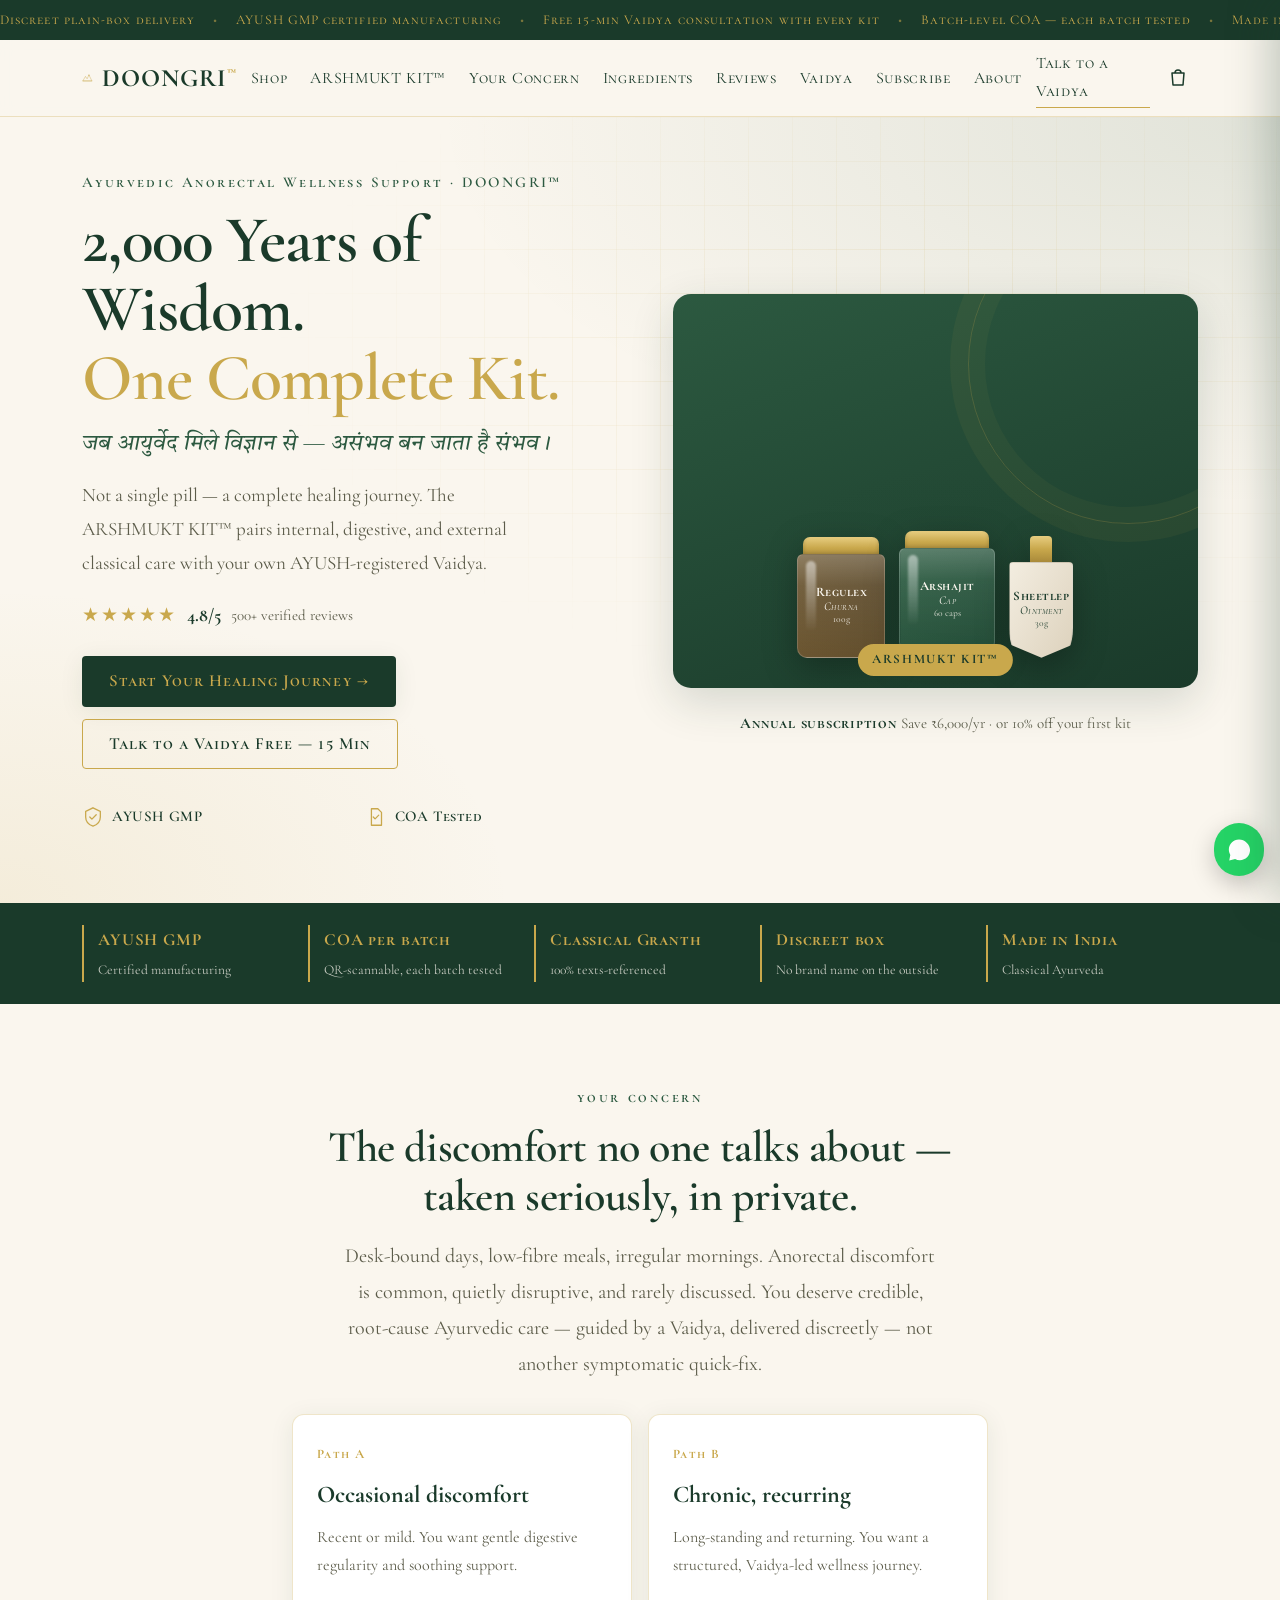
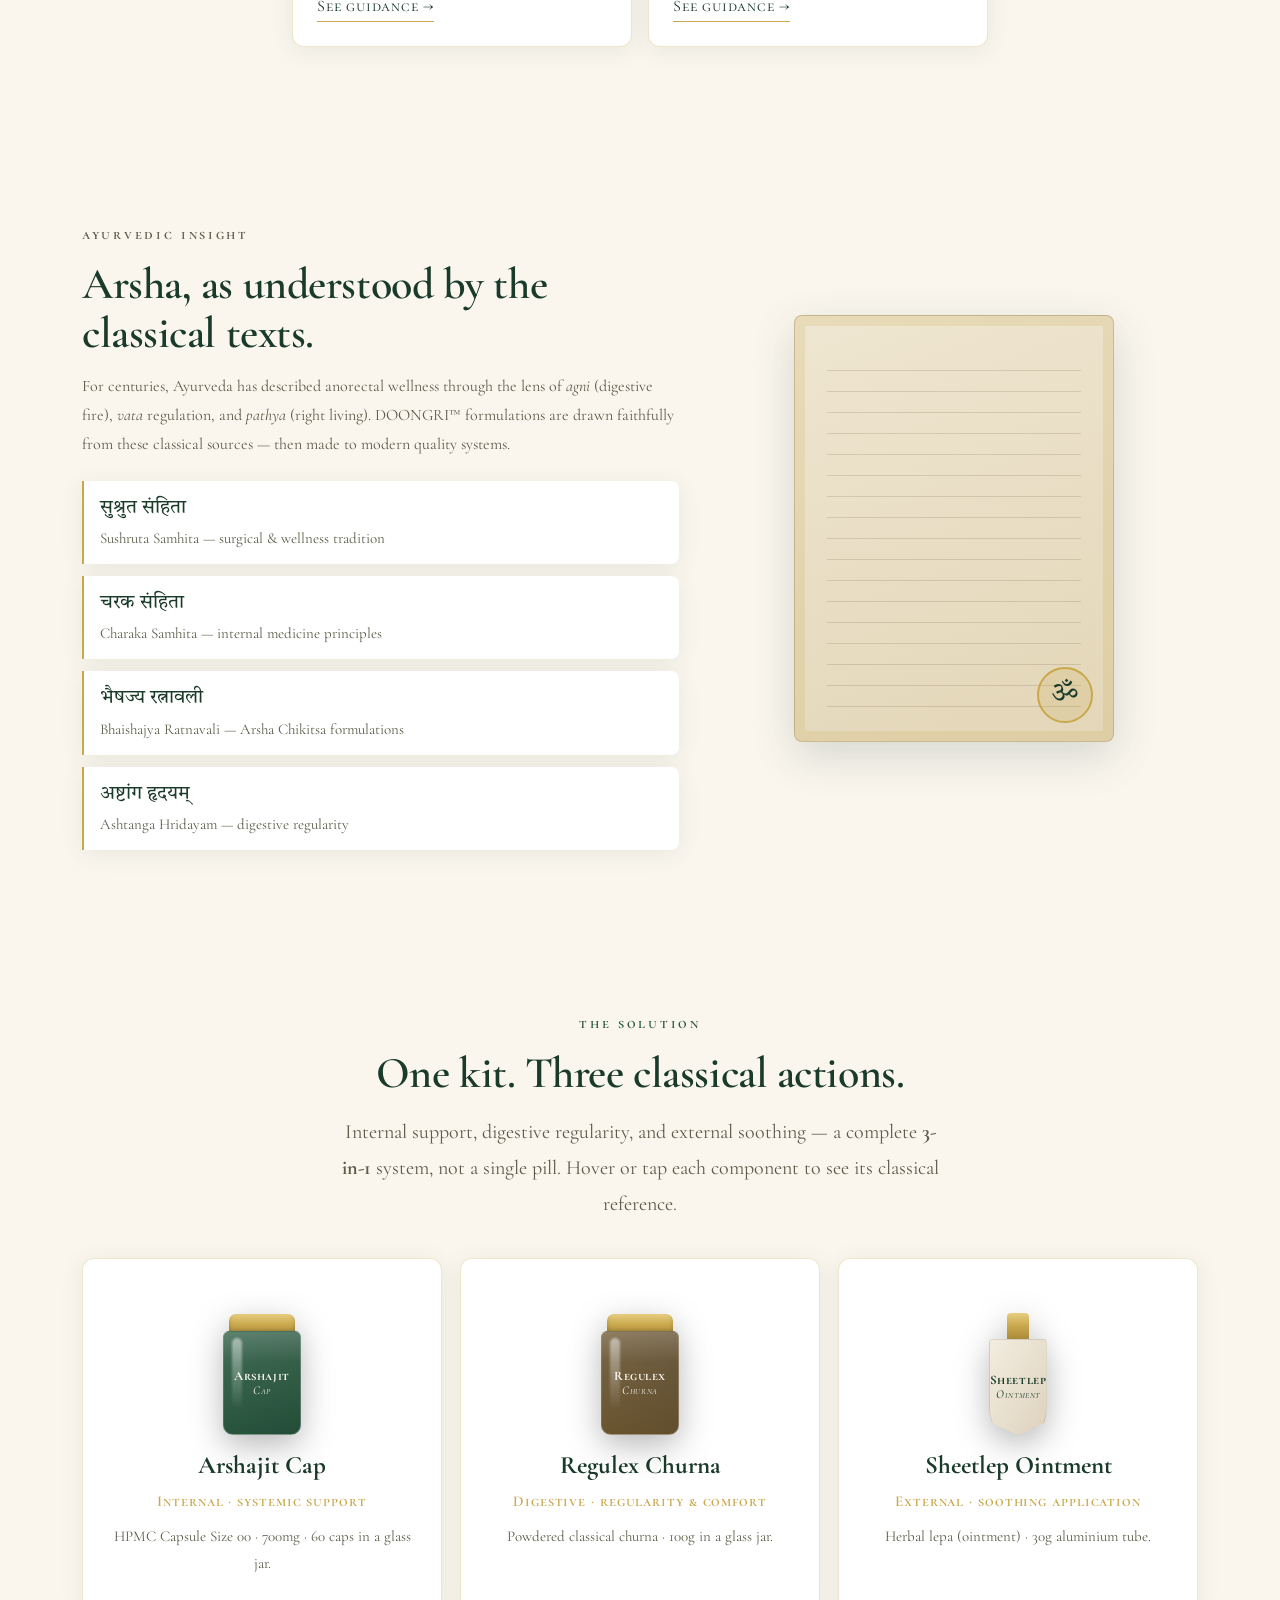
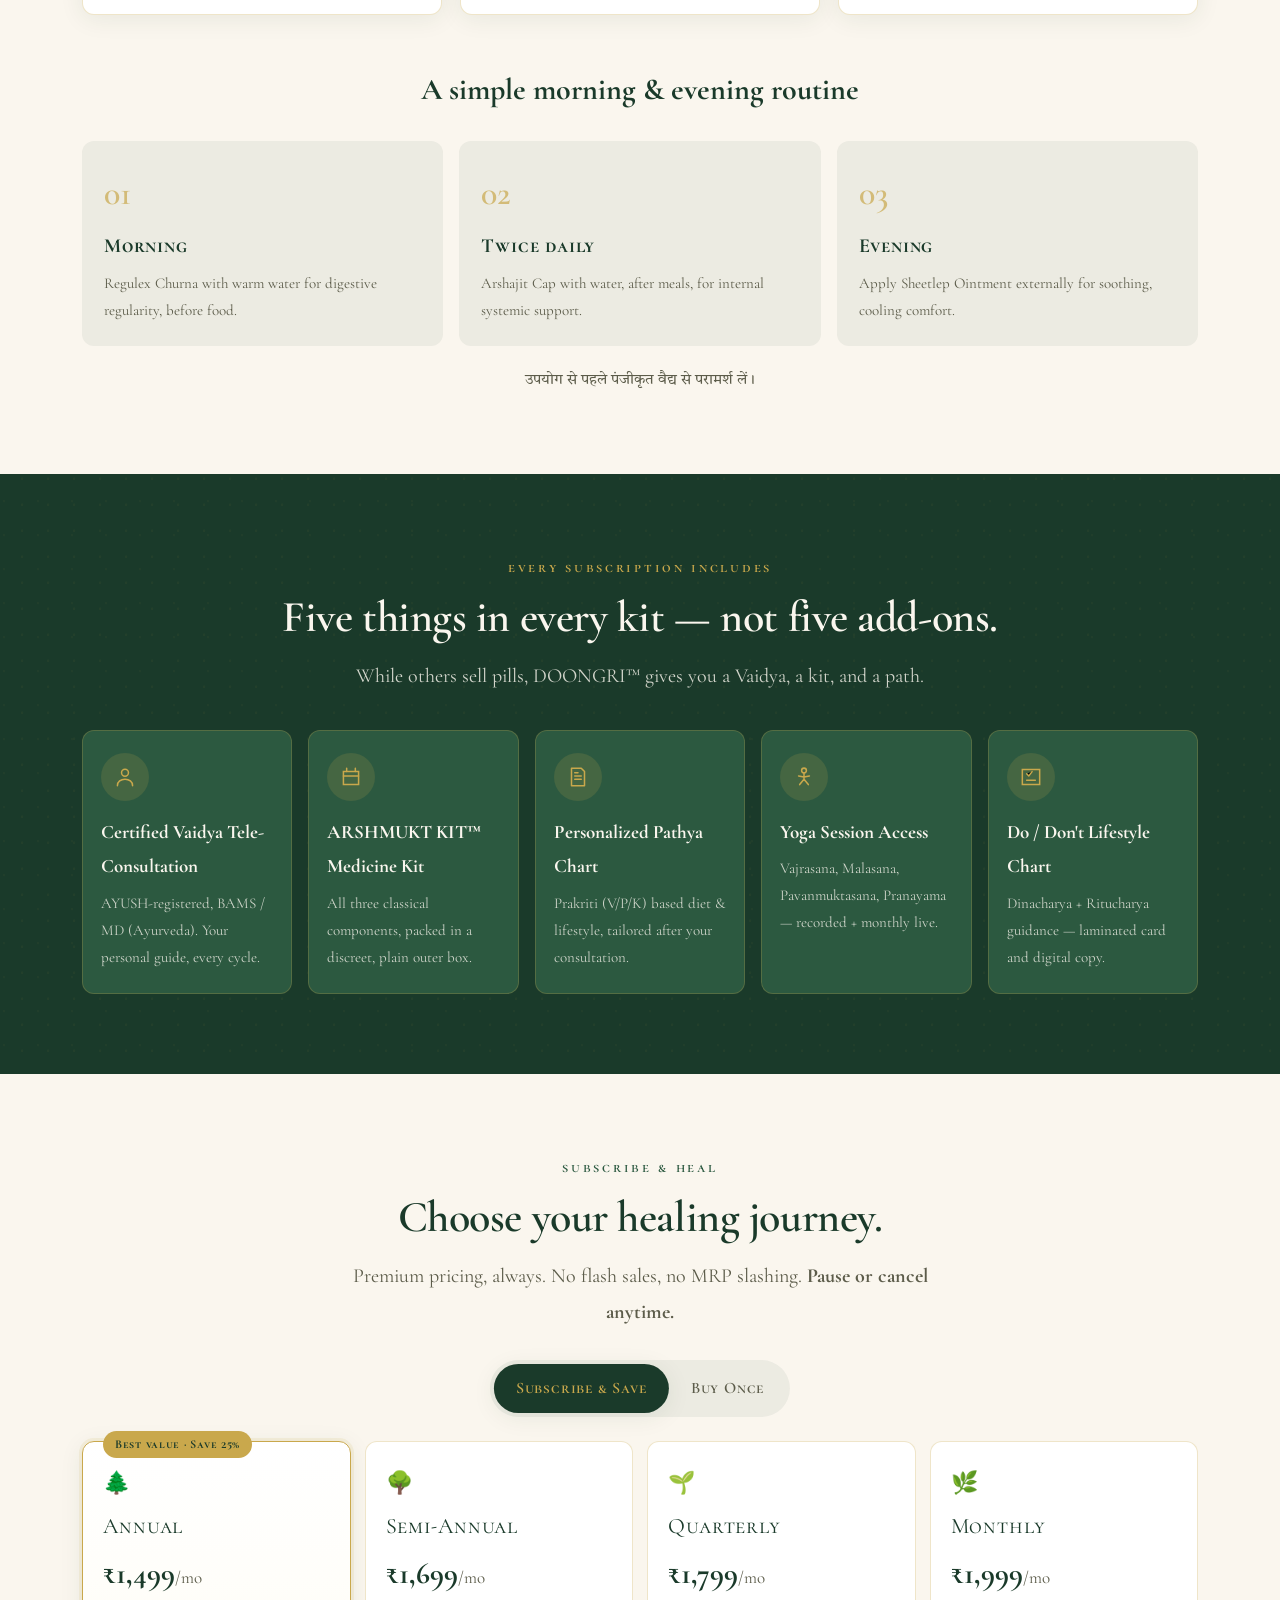
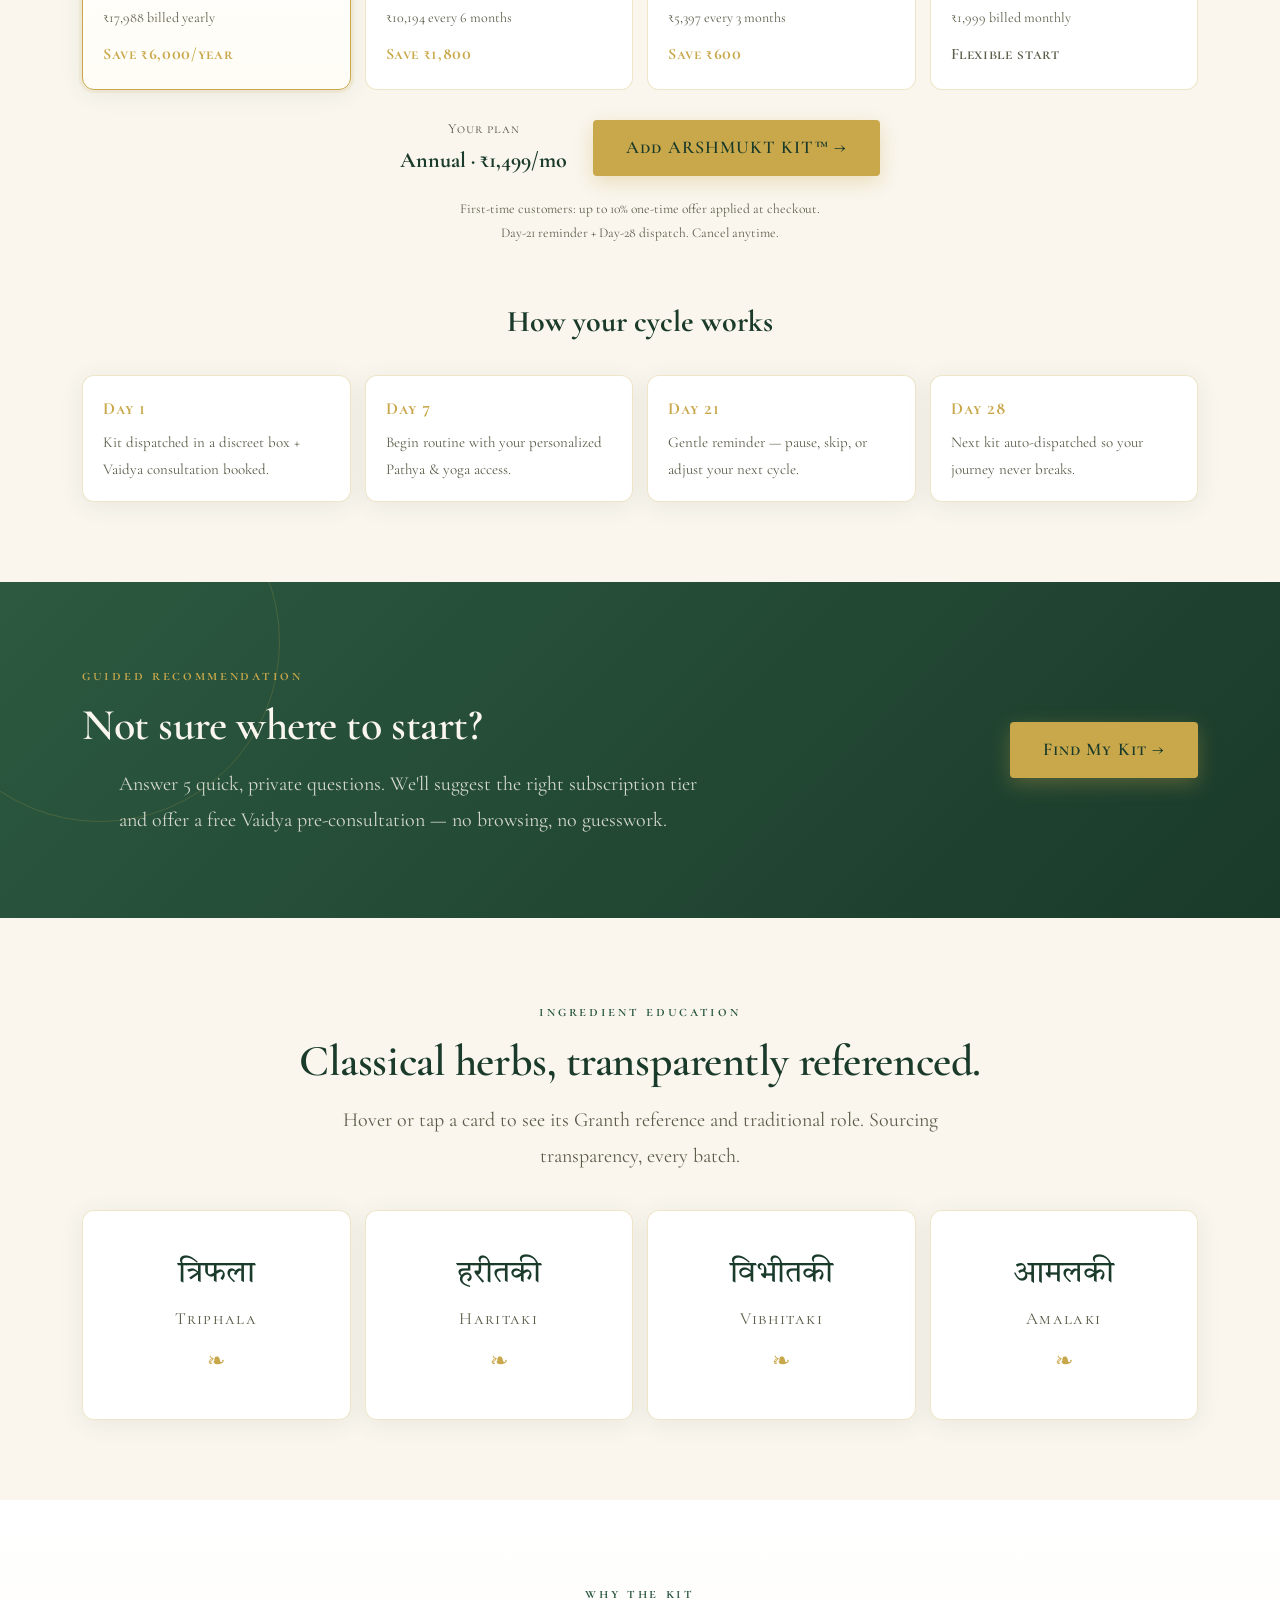
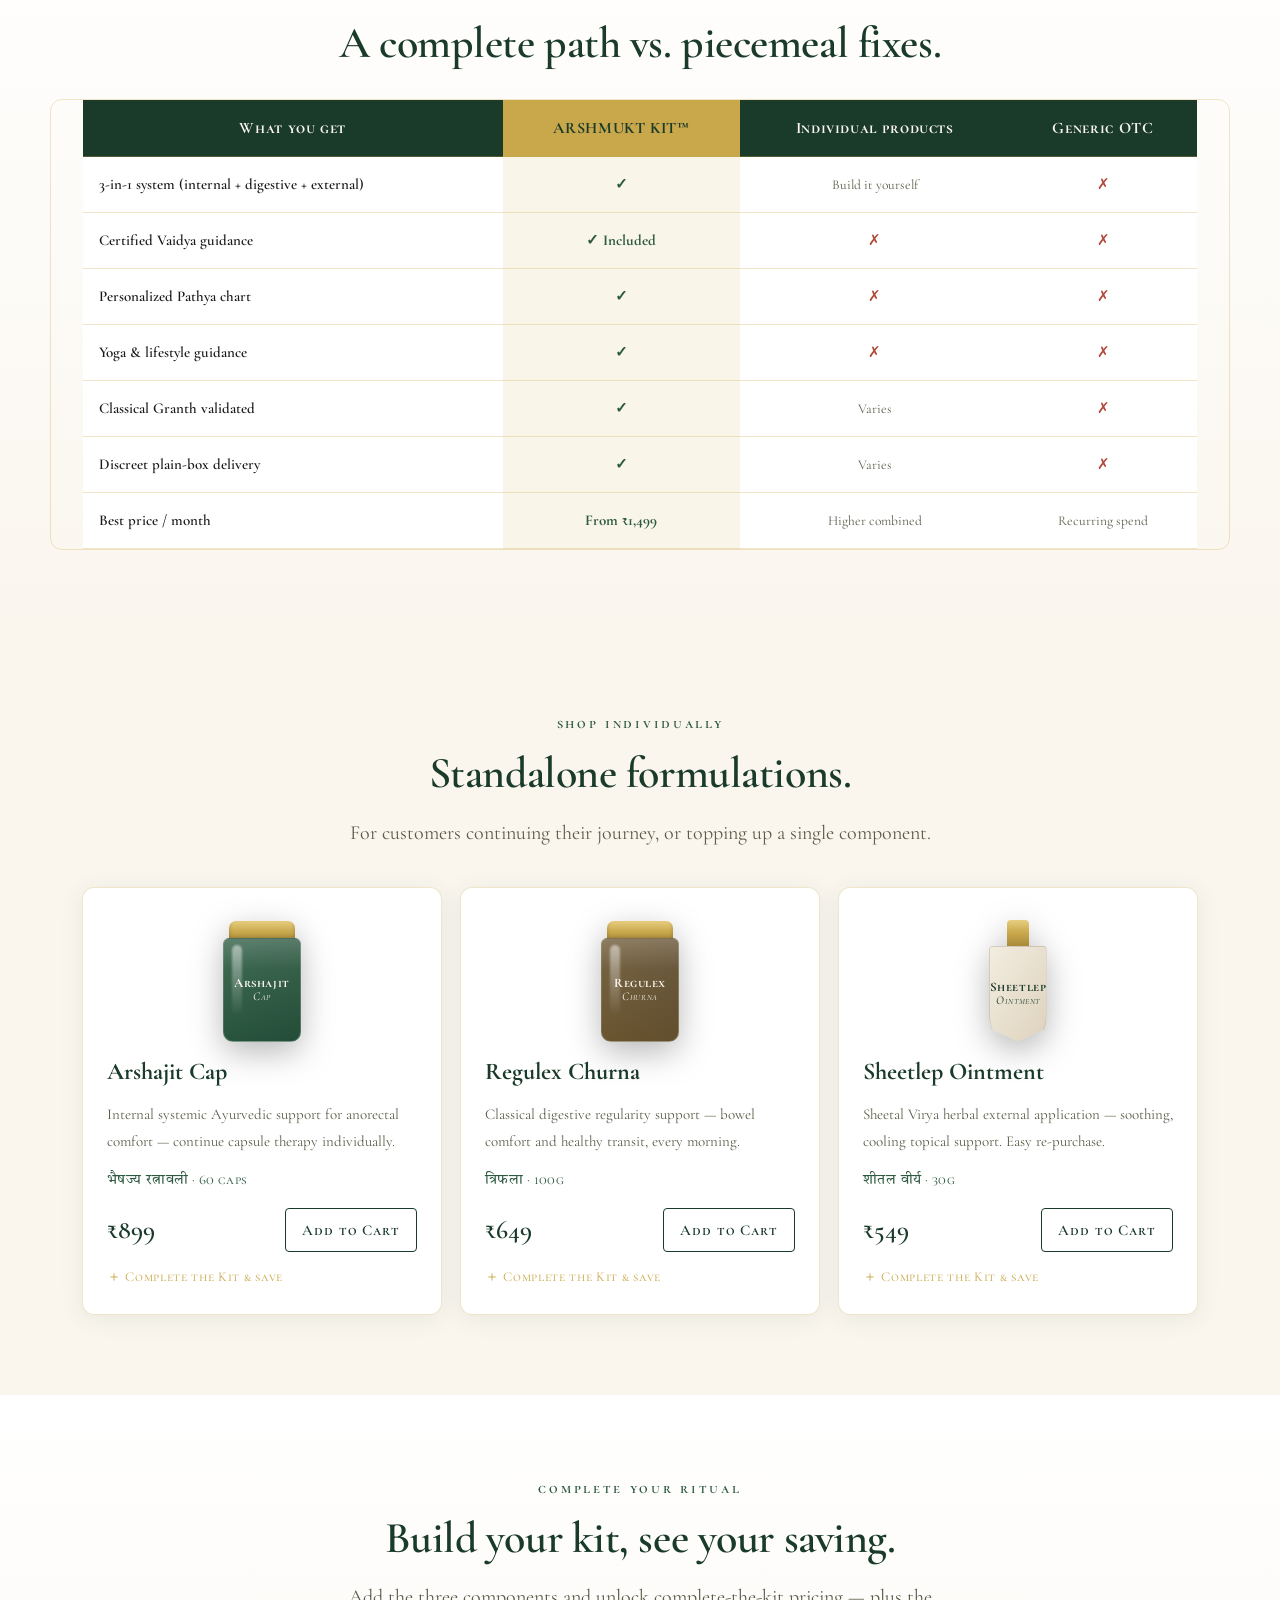
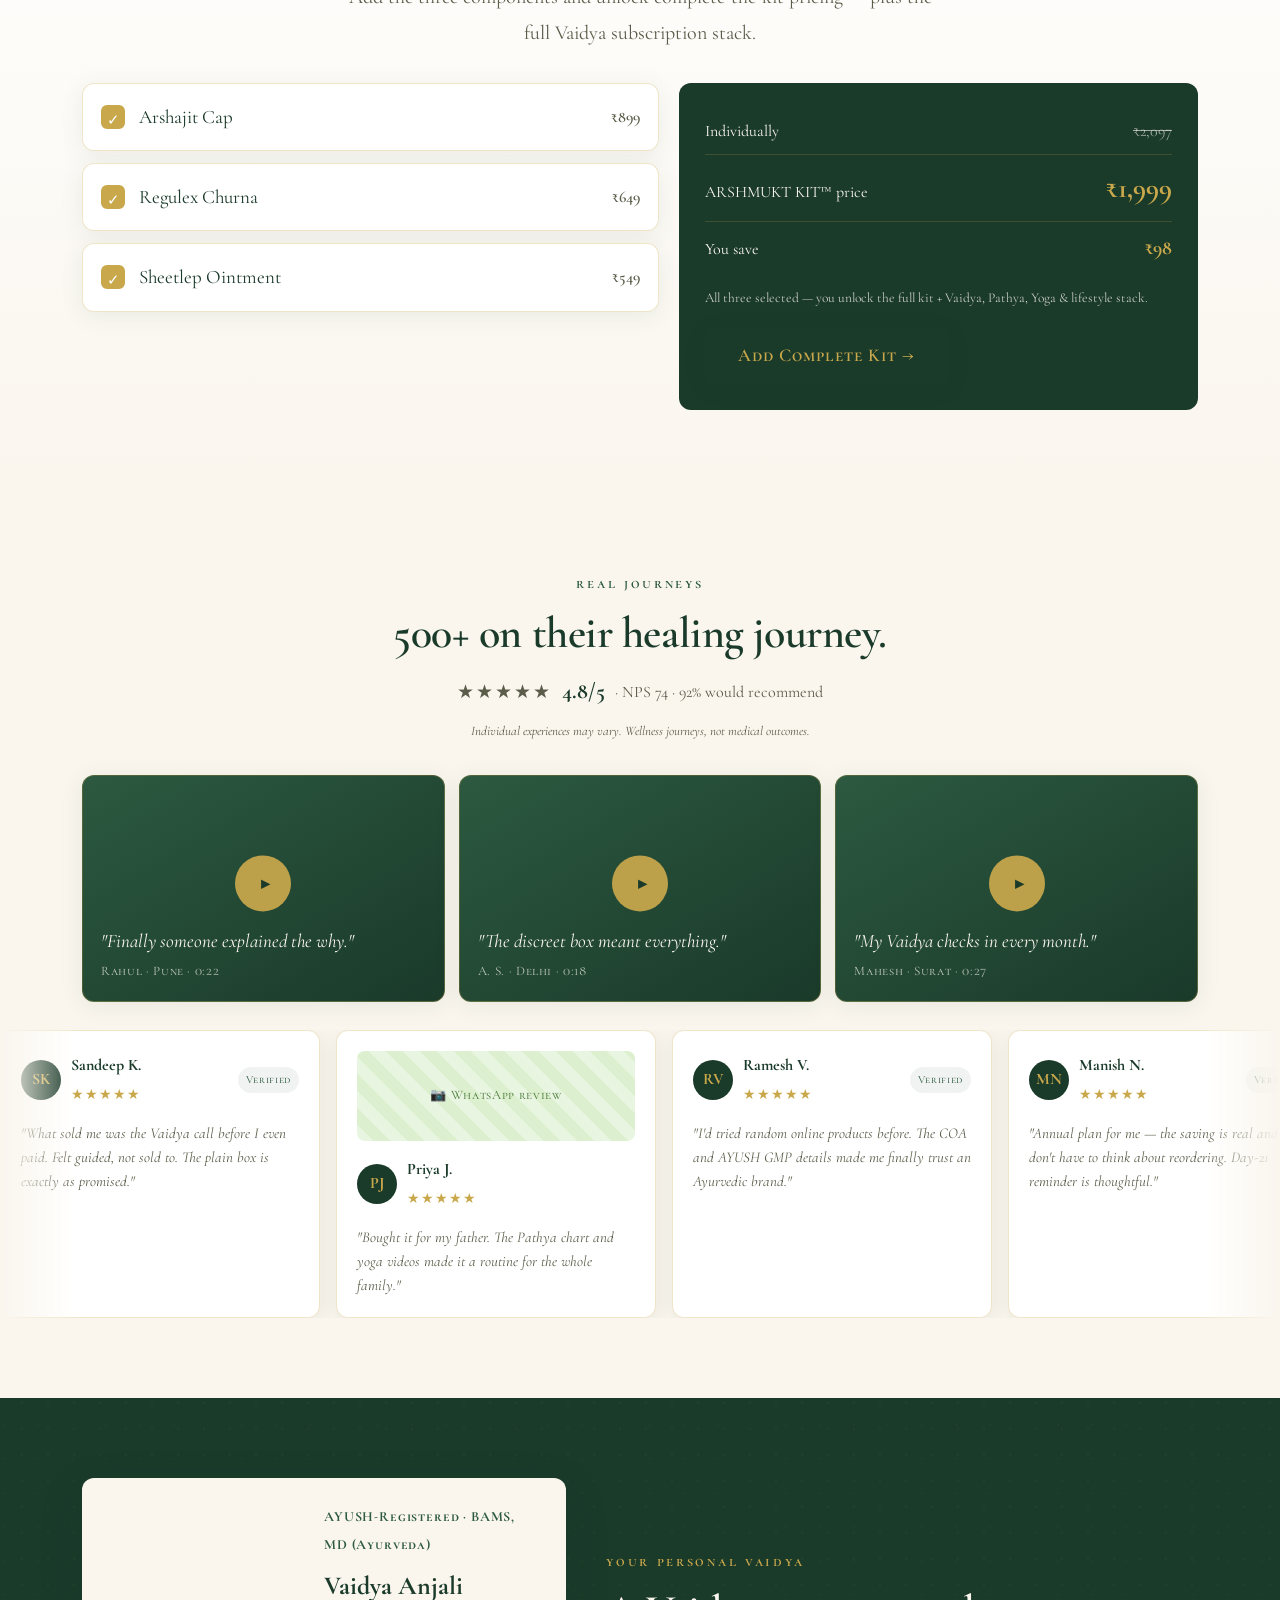
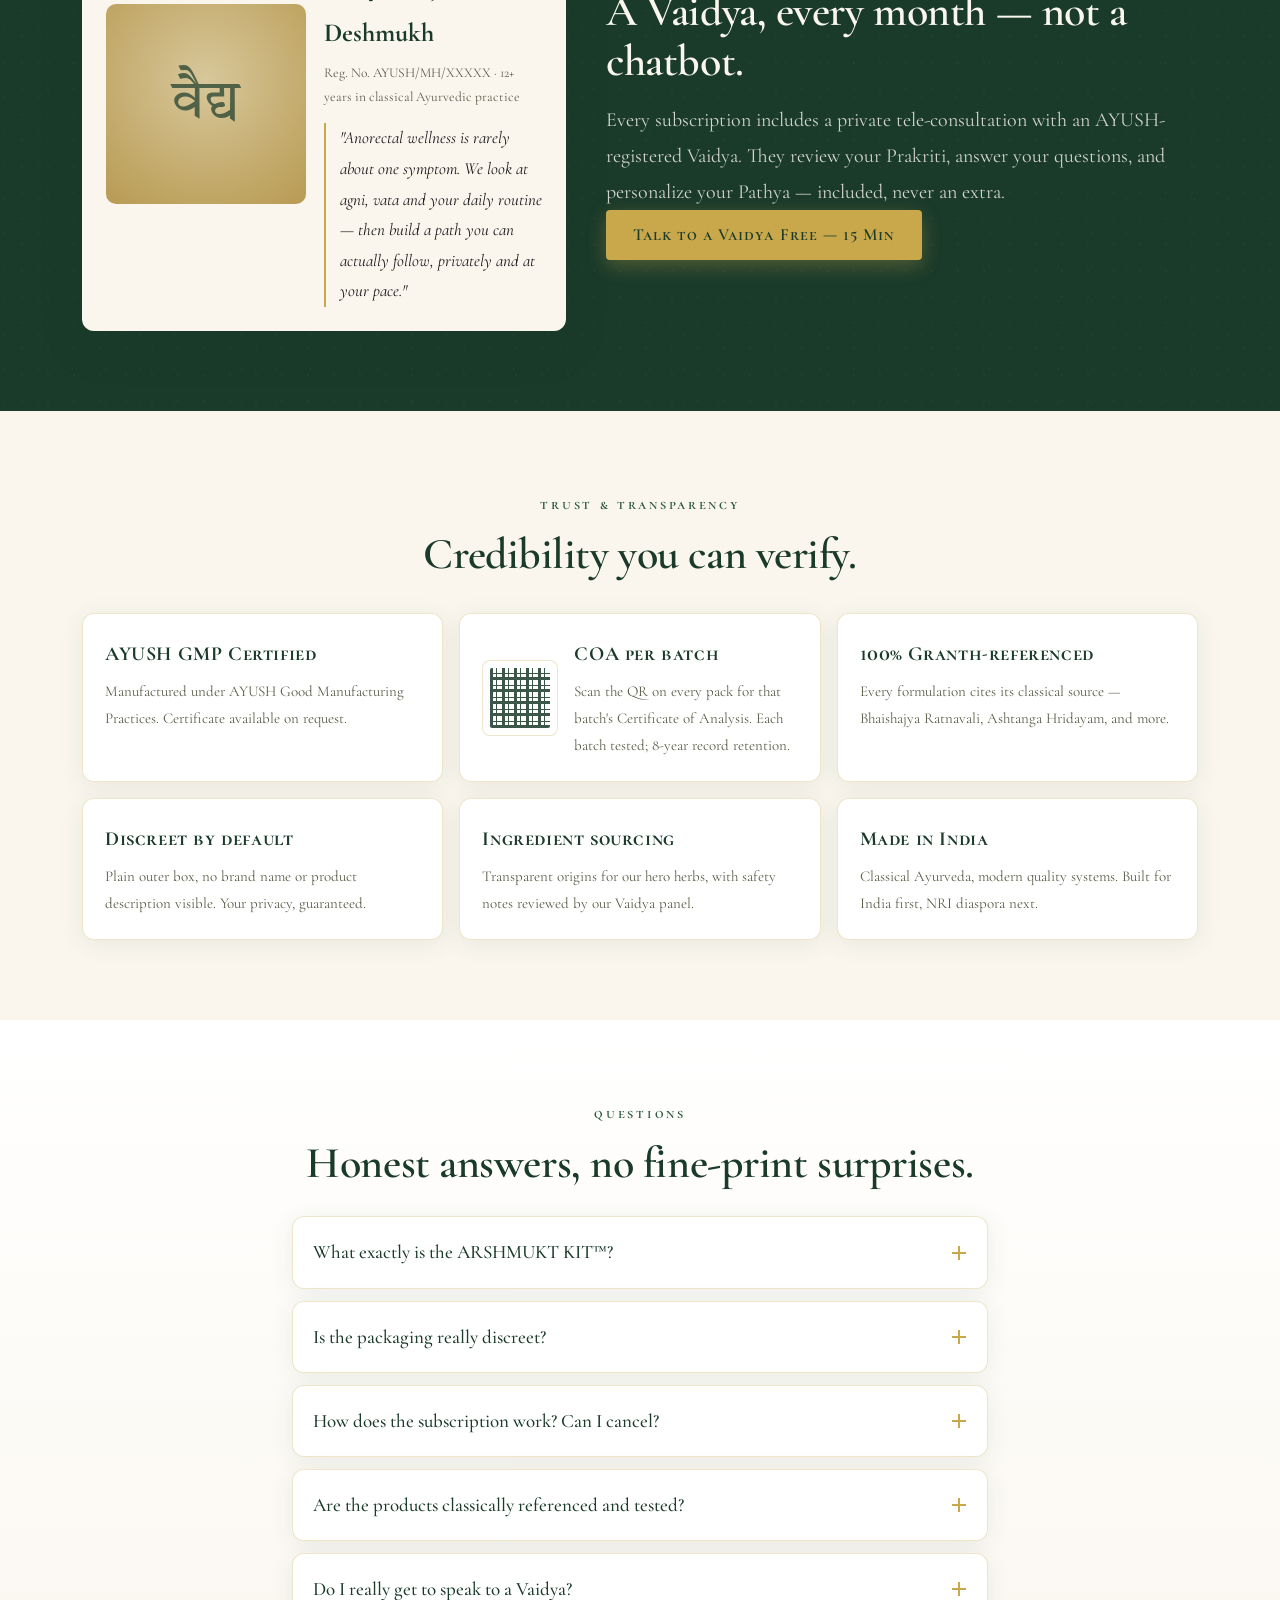
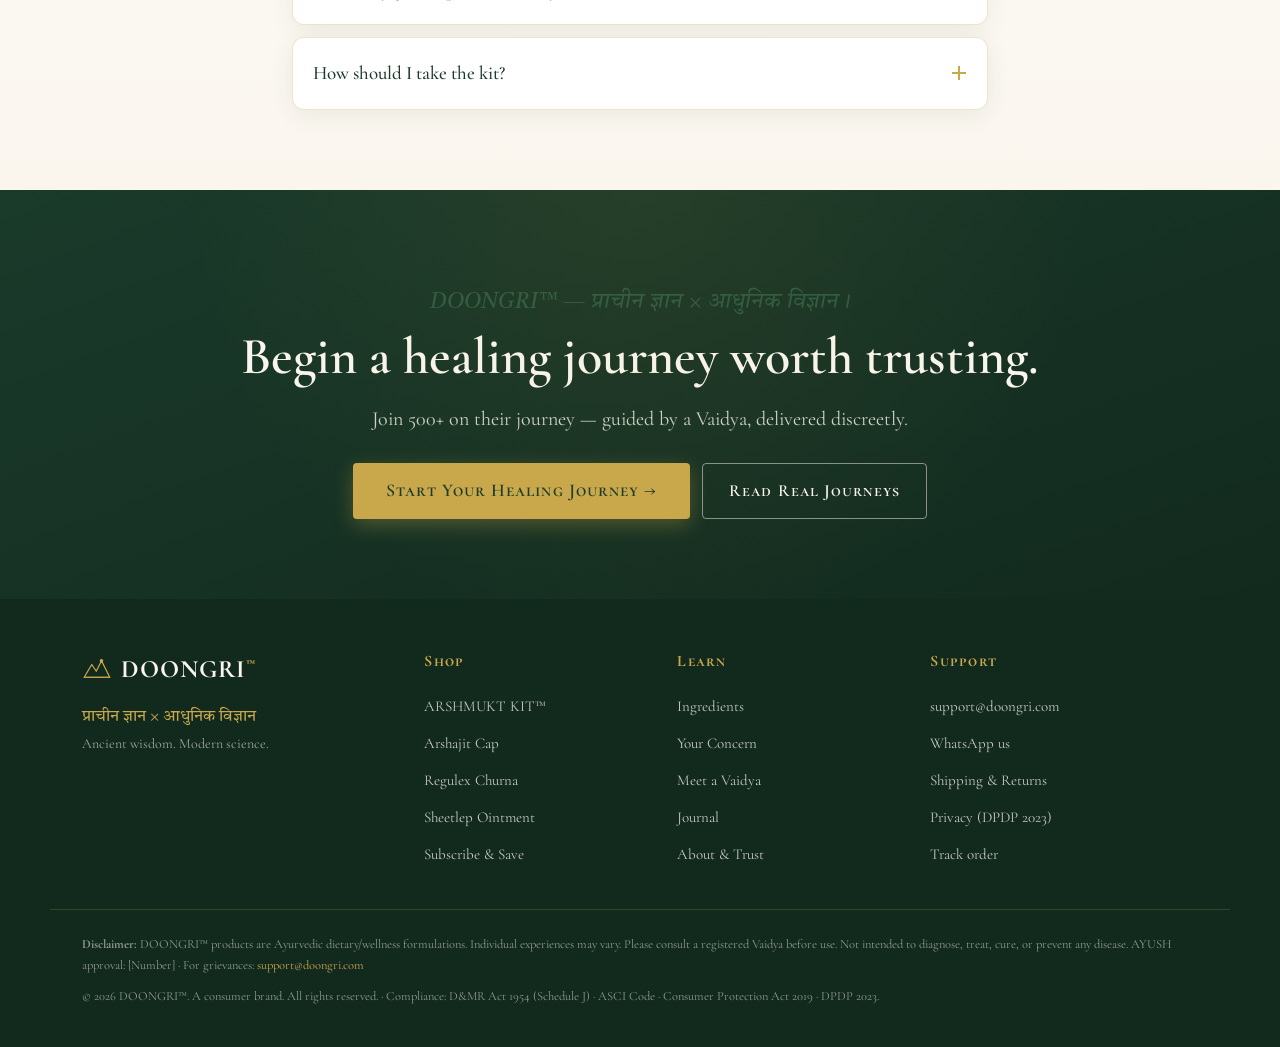
==== commit c42fa766: "feat: build full DOONGRI multi-page D2C site Extend the homepage prototype into the complete page se" ====
--- a/doongri/index.html
+++ b/doongri/index.html
@@ -86,60 +86,8 @@
   }
   </script>
 </head>
-<body>
+<body data-sticky-atc data-atc-name="ARSHMUKT KIT™" data-atc-price="From ₹1,499/mo">
   <a class="skip-link" href="#main">Skip to content</a>
-
-  <!-- ===================== ANNOUNCEMENT BAR ===================== -->
-  <div class="announce" role="region" aria-label="Brand promises">
-    <div class="announce__track">
-      <span>Discreet plain-box delivery</span><span class="announce__dot">•</span>
-      <span>AYUSH GMP certified manufacturing</span><span class="announce__dot">•</span>
-      <span>Free 15-min Vaidya consultation with every kit</span><span class="announce__dot">•</span>
-      <span>Batch-level COA — each batch tested</span><span class="announce__dot">•</span>
-      <span>Made in India · Classical Ayurveda</span><span class="announce__dot">•</span>
-      <span>Discreet plain-box delivery</span><span class="announce__dot">•</span>
-      <span>AYUSH GMP certified manufacturing</span><span class="announce__dot">•</span>
-      <span>Free 15-min Vaidya consultation with every kit</span><span class="announce__dot">•</span>
-    </div>
-  </div>
-
-  <!-- ===================== HEADER / NAV ===================== -->
-  <header class="header" id="header">
-    <div class="container header__inner">
-      <button class="nav-toggle" id="navToggle" aria-label="Open menu" aria-expanded="false" aria-controls="navMenu">
-        <span></span><span></span><span></span>
-      </button>
-
-      <a href="#main" class="brand" aria-label="DOONGRI home">
-        <svg class="brand__mark" viewBox="0 0 40 40" aria-hidden="true" focusable="false">
-          <path d="M3 31 L13 14 L19 23 L26 9 L37 31 Z" fill="none" stroke="currentColor" stroke-width="1.6" stroke-linejoin="round"/>
-          <circle cx="26" cy="9" r="2.4" fill="currentColor"/>
-          <path d="M3 31 H37" stroke="currentColor" stroke-width="1.6" stroke-linecap="round"/>
-        </svg>
-        <span class="brand__name">DOONGRI<sup>™</sup></span>
-      </a>
-
-      <nav class="nav" id="navMenu" aria-label="Primary">
-        <a href="#kit">Shop</a>
-        <a href="#kit">ARSHMUKT KIT™</a>
-        <a href="#concern">Your Concern</a>
-        <a href="#ingredients">Ingredients</a>
-        <a href="#reviews">Reviews</a>
-        <a href="#vaidya">Vaidya</a>
-        <a href="#subscribe">Subscribe</a>
-        <a href="#about">About</a>
-      </nav>
-
-      <div class="header__actions">
-        <a href="#vaidya" class="header__vaidya" data-evt="vaidya_cta_click">Talk to a Vaidya</a>
-        <button class="cart-btn" id="cartBtn" aria-label="Open cart">
-          <svg viewBox="0 0 24 24" aria-hidden="true" focusable="false"><path d="M6 7h12l-1 12H7L6 7Z" fill="none" stroke="currentColor" stroke-width="1.5" stroke-linejoin="round"/><path d="M9 7a3 3 0 0 1 6 0" fill="none" stroke="currentColor" stroke-width="1.5"/></svg>
-          <span class="cart-count" id="cartCount">0</span>
-        </button>
-      </div>
-    </div>
-  </header>
-  <div class="nav-overlay" id="navOverlay" hidden></div>
 
   <main id="main">
 
@@ -407,7 +355,7 @@
             <span class="plan__summary-label">Your plan</span>
             <strong id="planSummary">Annual · ₹1,499/mo</strong>
           </div>
-          <button class="btn btn--gold btn--lg" id="addKit" data-evt="add_to_cart" data-product="kit">Add ARSHMUKT KIT™ →</button>
+          <button class="btn btn--gold btn--lg" id="addKit" data-evt="add_to_cart" data-product="kit" data-noauto>Add ARSHMUKT KIT™ →</button>
         </div>
         <p class="plan__fineprint">First-time customers: up to 10% one-time offer applied at checkout. Day-21 reminder + Day-28 dispatch. Cancel anytime.</p>
       </div>
@@ -556,7 +504,7 @@
           <div class="bundle__row bundle__row--big"><span>ARSHMUKT KIT™ price</span><strong>₹1,999</strong></div>
           <div class="bundle__row bundle__row--save"><span>You save</span><strong id="bundleSave">₹98</strong></div>
           <p class="bundle__note" id="bundleNote">All three selected — you unlock the full kit + Vaidya, Pathya, Yoga &amp; lifestyle stack.</p>
-          <button class="btn btn--primary btn--lg" id="bundleAdd" data-evt="add_to_cart" data-product="kit">Add Complete Kit →</button>
+          <button class="btn btn--primary btn--lg" id="bundleAdd" data-evt="add_to_cart" data-product="kit" data-noauto>Add Complete Kit →</button>
         </div>
       </div>
     </section>
@@ -662,7 +610,7 @@
     <!-- ===================== FINAL CTA ===================== -->
     <section class="final-cta section">
       <div class="container center">
-        <p class="hero__shloka" lang="hi">तेजल रसायन — प्राचीन ज्ञान × आधुनिक विज्ञान।</p>
+        <p class="hero__shloka" lang="hi">DOONGRI™ — प्राचीन ज्ञान × आधुनिक विज्ञान।</p>
         <h2 class="final-cta__title">Begin a healing journey worth trusting.</h2>
         <p class="lede light">Join 500+ on their journey — guided by a Vaidya, delivered discreetly.</p>
         <div class="hero__cta center">
@@ -672,82 +620,6 @@
       </div>
     </section>
   </main>
-
-  <!-- ===================== FOOTER ===================== -->
-  <footer class="footer">
-    <div class="container footer__grid">
-      <div class="footer__brand">
-        <a href="#main" class="brand brand--light" aria-label="DOONGRI home">
-          <svg class="brand__mark" viewBox="0 0 40 40" aria-hidden="true"><path d="M3 31 L13 14 L19 23 L26 9 L37 31 Z" fill="none" stroke="currentColor" stroke-width="1.6" stroke-linejoin="round"/><circle cx="26" cy="9" r="2.4" fill="currentColor"/><path d="M3 31 H37" stroke="currentColor" stroke-width="1.6" stroke-linecap="round"/></svg>
-          <span class="brand__name">DOONGRI<sup>™</sup></span>
-        </a>
-        <p class="footer__tagline" lang="hi">प्राचीन ज्ञान × आधुनिक विज्ञान</p>
-        <p class="footer__tagline">Ancient wisdom. Modern science.</p>
-      </div>
-      <nav class="footer__col" aria-label="Shop">
-        <h4>Shop</h4>
-        <a href="#kit">ARSHMUKT KIT™</a>
-        <a href="#secondary">Arshajit Cap</a>
-        <a href="#secondary">Regulex Churna</a>
-        <a href="#secondary">Sheetlep Ointment</a>
-        <a href="#subscribe">Subscribe &amp; Save</a>
-      </nav>
-      <nav class="footer__col" aria-label="Learn">
-        <h4>Learn</h4>
-        <a href="#ingredients">Ingredients</a>
-        <a href="#concern">Your Concern</a>
-        <a href="#vaidya">Meet a Vaidya</a>
-        <a href="#reviews">Reviews</a>
-        <a href="#about">About &amp; Trust</a>
-      </nav>
-      <div class="footer__col">
-        <h4>Support</h4>
-        <a href="mailto:support@doongri.com">support@doongri.com</a>
-        <a href="#" data-evt="whatsapp_cta_click">WhatsApp us</a>
-        <a href="#">Shipping &amp; Returns</a>
-        <a href="#">Privacy (DPDP 2023)</a>
-        <a href="#">Track order</a>
-      </div>
-    </div>
-
-    <div class="container footer__disclaimer">
-      <p><strong>Disclaimer:</strong> DOONGRI™ products are Ayurvedic dietary/wellness formulations. Individual experiences may vary. Please consult a registered Vaidya before use. Not intended to diagnose, treat, cure, or prevent any disease. AYUSH approval: [Number] · For grievances: <a href="mailto:support@doongri.com">support@doongri.com</a></p>
-      <p class="footer__legal">© <span id="year">2026</span> DOONGRI™. A consumer brand. All rights reserved. · Compliance: D&amp;MR Act 1954 (Schedule J) · ASCI Code · Consumer Protection Act 2019 · DPDP 2023.</p>
-    </div>
-  </footer>
-
-  <!-- ===================== STICKY MOBILE ATC BAR ===================== -->
-  <div class="sticky-atc" id="stickyAtc" aria-hidden="true">
-    <div class="sticky-atc__info">
-      <span class="sticky-atc__name">ARSHMUKT KIT™</span>
-      <span class="sticky-atc__price" id="stickyPrice">₹1,499/mo</span>
-    </div>
-    <div class="sticky-atc__actions">
-      <a href="#subscribe" class="btn btn--outline btn--sm" data-evt="subscribe_selected">Subscribe &amp; Save</a>
-      <button class="btn btn--gold btn--sm" data-evt="sticky_atc_click" data-product="kit" id="stickyAdd">Add to Cart</button>
-    </div>
-  </div>
-
-  <!-- ===================== WHATSAPP WIDGET ===================== -->
-  <a class="wa" href="#" id="waBtn" aria-label="Chat with us on WhatsApp" data-evt="whatsapp_cta_click">
-    <svg viewBox="0 0 32 32" aria-hidden="true"><path d="M16 3C9 3 3.5 8.5 3.5 15.5c0 2.4.7 4.6 1.8 6.5L4 29l7.2-1.9c1.8 1 3.8 1.5 5.9 1.5 7 0 12.5-5.5 12.5-12.5S23 3 16 3Z" fill="currentColor"/><path d="M12 9.5c-.3-.7-.6-.7-.9-.7h-.8c-.3 0-.7.1-1 .5s-1.3 1.3-1.3 3.1 1.3 3.6 1.5 3.9c.2.3 2.6 4.1 6.4 5.6 3.1 1.2 3.8 1 4.5.9.7-.1 2.2-.9 2.5-1.8.3-.9.3-1.6.2-1.8-.1-.2-.4-.3-.8-.5s-2.2-1.1-2.6-1.2c-.3-.1-.6-.2-.8.2-.2.3-.9 1.2-1.1 1.4-.2.2-.4.3-.8.1s-1.6-.6-3-1.9c-1.1-1-1.9-2.2-2.1-2.6-.2-.3 0-.5.2-.7l.5-.6c.2-.2.2-.4.4-.6.1-.2.1-.4 0-.6s-.8-2-1.1-2.7Z" fill="#fff"/></svg>
-    <span class="wa__label">Chat with us</span>
-  </a>
-
-  <!-- ===================== CART DRAWER ===================== -->
-  <div class="drawer" id="cartDrawer" aria-hidden="true" role="dialog" aria-label="Your cart" aria-modal="true">
-    <div class="drawer__panel">
-      <div class="drawer__head"><h3>Your Cart</h3><button class="drawer__close" id="cartClose" aria-label="Close cart">×</button></div>
-      <ul class="drawer__items" id="cartItems"><li class="drawer__empty">Your cart is empty. Start your healing journey →</li></ul>
-      <div class="drawer__foot">
-        <div class="drawer__total"><span>Subtotal</span><strong id="cartTotal">₹0</strong></div>
-        <p class="drawer__trust">100% Secure · Easy Returns · AYUSH Certified · Discreet box</p>
-        <button class="btn btn--gold btn--lg btn--block" data-evt="checkout_started">Checkout securely →</button>
-        <p class="drawer__pay">UPI · Cards · NetBanking · COD · Razorpay / Cashfree</p>
-      </div>
-    </div>
-  </div>
-  <div class="scrim" id="scrim" hidden></div>
 
   <!-- ===================== QUIZ MODAL ===================== -->
   <div class="quiz" id="quizModal" aria-hidden="true" role="dialog" aria-label="Find my kit quiz" aria-modal="true">
@@ -758,9 +630,8 @@
     </div>
   </div>
 
-  <!-- toast -->
-  <div class="toast" id="toast" role="status" aria-live="polite"></div>
-
-  <script src="script.js" defer></script>
+  <script src="app.js" defer></script>
+  <script src="quiz.js" defer></script>
+  <script src="home.js" defer></script>
 </body>
 </html>
--- a/doongri/styles.css
+++ b/doongri/styles.css
@@ -698,3 +698,119 @@
   .flip:hover .flip__inner, .flip:focus-visible .flip__inner { transform: none; }
   .flip__back { display: none; }
 }
+
+/* =====================================================================
+   Interior pages (PDP, subscribe, quiz, about, ingredients, blog)
+   ===================================================================== */
+
+/* Page hero / breadcrumb */
+.page-hero { background: linear-gradient(180deg, #fff, var(--color-background)); border-bottom: 1px solid var(--color-border); padding-block: 28px var(--spacing-section); position: relative; }
+.breadcrumb { font-size: 13.5px; color: var(--color-text-muted); font-variant: small-caps; letter-spacing: 0.04em; margin-bottom: 14px; }
+.breadcrumb a { border-bottom: 1px solid var(--color-border); }
+.breadcrumb a:hover { color: var(--color-primary); }
+.breadcrumb span { color: var(--color-accent); }
+.page-hero__title { font-size: clamp(30px, 5vw, 54px); font-weight: 600; line-height: 1.06; color: var(--color-primary); letter-spacing: -0.015em; }
+.page-hero__sub { font-size: clamp(16px, 2vw, 20px); color: var(--color-text-muted); max-width: 60ch; margin-top: 14px; }
+.page-hero.center .page-hero__sub { margin-inline: auto; }
+
+/* ---- PDP ---- */
+.pdp__grid { display: grid; gap: 28px; }
+.pdp__gallery { position: relative; }
+.pdp__stage { position: relative; border-radius: var(--border-radius-card); padding: 32px 20px 44px; min-height: 320px; display: flex; align-items: flex-end; justify-content: center; gap: 16px; background: radial-gradient(60% 50% at 50% 80%, rgba(26,58,42,0.1), transparent 70%), linear-gradient(160deg, var(--color-secondary), var(--color-primary)); box-shadow: var(--shadow-lift); overflow: hidden; }
+.pdp__stage::before { content: ""; position: absolute; width: 300px; height: 300px; top: -80px; right: -80px; border-radius: 50%; border: 1px solid rgba(201,168,76,0.25); box-shadow: inset 0 0 0 14px rgba(201,168,76,0.05); }
+.pdp__stage .kit-badge { position: absolute; bottom: 14px; }
+.pdp__thumbs { display: flex; gap: 10px; margin-top: 12px; }
+.pdp__thumb { flex: 1; aspect-ratio: 1; border-radius: 8px; border: 1px solid var(--color-border); background: linear-gradient(160deg, #fff, var(--color-background)); display: grid; place-items: center; box-shadow: var(--shadow-card); }
+.pdp__thumb .prod { transform: scale(0.7); }
+.pdp__rating { display: flex; align-items: center; gap: 8px; flex-wrap: wrap; margin: 6px 0 12px; }
+.pdp__title { font-size: clamp(28px, 4.4vw, 46px); color: var(--color-primary); font-weight: 600; line-height: 1.08; }
+.pdp__tagline { color: var(--color-text-muted); font-size: 18px; margin-top: 8px; }
+.pdp__price-row { display: flex; align-items: baseline; gap: 12px; margin: 18px 0 4px; }
+.pdp__price { font-size: 38px; font-weight: 600; color: var(--color-primary); }
+.pdp__price small { font-size: 18px; color: var(--color-text-muted); font-weight: 400; }
+.pdp__mrp { color: var(--color-text-muted); font-size: 16px; }
+.pdp__buy { background: #fff; border: 1px solid var(--color-border); border-radius: var(--border-radius-card); padding: 22px; box-shadow: var(--shadow-card); margin-top: 18px; }
+.pdp__buy .tiers { grid-template-columns: 1fr 1fr; gap: 10px; }
+.pdp__buy .tier { padding: 14px 14px 12px; }
+.pdp__buy .tier__price strong { font-size: 22px; }
+.pdp__buy .tier__name { font-size: 18px; }
+.pdp__buy-actions { display: grid; gap: 10px; margin-top: 16px; }
+.pdp__included { list-style: none; padding: 0; margin: 18px 0 0; display: grid; gap: 8px; }
+.pdp__included li { display: flex; gap: 10px; align-items: flex-start; font-size: 15px; color: var(--color-text-dark); }
+.pdp__included li::before { content: "✓"; color: var(--color-accent); font-weight: 700; }
+.pdp__trustline { display: flex; flex-wrap: wrap; gap: 8px 18px; margin-top: 16px; font-size: 13px; color: var(--color-text-muted); font-variant: small-caps; letter-spacing: 0.04em; }
+.pdp__trustline span { display: inline-flex; align-items: center; gap: 6px; }
+.pdp__trustline span::before { content: "•"; color: var(--color-accent); }
+@media (min-width: 900px) { .pdp__grid { grid-template-columns: 1fr 1fr; align-items: start; gap: 44px; } .pdp__gallery { position: sticky; top: calc(var(--header-h) + 20px); } }
+
+/* ---- Journey 30/60/90 ---- */
+.journey__grid { display: grid; gap: 16px; margin-top: 32px; counter-reset: j; }
+.journey__card { background: #fff; border: 1px solid var(--color-border); border-radius: var(--border-radius-card); padding: 24px; box-shadow: var(--shadow-card); position: relative; overflow: hidden; }
+.journey__card::after { content: ""; position: absolute; left: 0; top: 0; bottom: 0; width: 4px; background: var(--color-accent); }
+.journey__day { font-variant: small-caps; letter-spacing: 0.06em; color: var(--color-accent); font-weight: 700; font-size: 16px; }
+.journey__card h3 { font-size: 22px; color: var(--color-primary); margin-top: 4px; }
+.journey__card p { color: var(--color-text-muted); font-size: 15px; margin-top: 8px; }
+@media (min-width: 760px) { .journey__grid { grid-template-columns: repeat(3, 1fr); } }
+
+/* ---- Generic CTA band ---- */
+.cta-band { background: linear-gradient(135deg, var(--color-secondary), var(--color-primary)); color: var(--color-background); position: relative; overflow: hidden; text-align: center; }
+.cta-band::before { content: ""; position: absolute; width: 340px; height: 340px; border-radius: 50%; border: 1px solid rgba(201,168,76,0.18); top: -120px; right: -80px; }
+.cta-band__inner { position: relative; }
+
+/* ---- Quiz full page ---- */
+.quiz-page { min-height: 60vh; display: grid; place-items: center; padding-block: var(--spacing-section); }
+.quiz-page__card { width: min(640px, 100%); background: #fff; border: 1px solid var(--color-border); border-radius: 16px; padding: 32px 28px; box-shadow: var(--shadow-lift); }
+.quiz-page__intro { text-align: center; margin-bottom: 18px; }
+
+/* ---- About / story ---- */
+.story__lead { font-size: clamp(19px, 2.6vw, 26px); color: var(--color-primary); line-height: 1.5; max-width: 56ch; }
+.story__lead em { color: var(--color-accent); font-style: italic; }
+.values__grid { display: grid; gap: 16px; margin-top: 36px; }
+.value { background: #fff; border: 1px solid var(--color-border); border-radius: var(--border-radius-card); padding: 24px; box-shadow: var(--shadow-card); }
+.value__num { font-size: 30px; color: var(--color-accent); font-weight: 600; }
+.value h3 { font-size: 21px; color: var(--color-primary); margin-top: 4px; }
+.value p { color: var(--color-text-muted); font-size: 15px; margin-top: 6px; }
+@media (min-width: 720px) { .values__grid { grid-template-columns: repeat(2, 1fr); } }
+@media (min-width: 1000px) { .values__grid { grid-template-columns: repeat(4, 1fr); } }
+
+.vpanel__grid { display: grid; gap: 18px; margin-top: 34px; }
+.vpanel { background: #fff; border: 1px solid var(--color-border); border-radius: var(--border-radius-card); padding: 22px; box-shadow: var(--shadow-card); text-align: center; }
+.vpanel__photo { width: 96px; height: 96px; margin: 0 auto 14px; border-radius: 50%; background: radial-gradient(circle at 50% 38%, #d7c79a, #b89a52); display: grid; place-items: center; }
+.vpanel__photo span { font-family: var(--font-devanagari); font-size: 38px; color: var(--color-primary); opacity: 0.75; }
+.vpanel h3 { font-size: 21px; color: var(--color-primary); }
+.vpanel__cred { font-variant: small-caps; letter-spacing: 0.05em; color: var(--color-secondary); font-weight: 600; font-size: 13px; }
+.vpanel__reg { color: var(--color-text-muted); font-size: 13px; margin-top: 6px; }
+@media (min-width: 700px) { .vpanel__grid { grid-template-columns: repeat(3, 1fr); } }
+
+/* ---- Ingredient library ---- */
+.ing-lib__grid { display: grid; gap: 16px; margin-top: 32px; }
+.ing-row { display: grid; gap: 14px; background: #fff; border: 1px solid var(--color-border); border-radius: var(--border-radius-card); padding: 22px; box-shadow: var(--shadow-card); align-items: center; }
+.ing-row__art { width: 70px; height: 70px; border-radius: 50%; background: var(--gold-soft); display: grid; place-items: center; color: var(--color-accent); font-size: 30px; flex: none; }
+.ing-row__sanskrit { font-family: var(--font-devanagari); font-size: 24px; color: var(--color-primary); }
+.ing-row__name { font-variant: small-caps; letter-spacing: 0.05em; color: var(--color-text-muted); font-size: 15px; }
+.ing-row__ref { color: var(--color-secondary); font-size: 14px; }
+.ing-row__ref span { font-family: var(--font-devanagari); }
+.ing-row p { color: var(--color-text-muted); font-size: 15px; margin-top: 6px; }
+.ing-row small { color: var(--color-text-muted); font-size: 12.5px; font-style: italic; }
+@media (min-width: 680px) { .ing-row { grid-template-columns: 70px 1fr; } .ing-row__art { grid-row: span 2; } }
+
+/* ---- Blog ---- */
+.blog__grid { display: grid; gap: 20px; margin-top: 36px; }
+.post { background: #fff; border: 1px solid var(--color-border); border-radius: var(--border-radius-card); overflow: hidden; box-shadow: var(--shadow-card); display: flex; flex-direction: column; transition: transform .35s var(--animation-easing), box-shadow .35s; }
+.post:hover { transform: translateY(-4px); box-shadow: var(--shadow-lift); }
+.post__cover { aspect-ratio: 16/9; background: linear-gradient(150deg, var(--color-secondary), var(--color-primary)); position: relative; display: grid; place-items: center; }
+.post__cover span { font-family: var(--font-devanagari); font-size: 44px; color: rgba(201,168,76,0.5); }
+.post__body { padding: 22px; display: flex; flex-direction: column; flex: 1; }
+.post__tag { font-variant: small-caps; letter-spacing: 0.06em; color: var(--color-accent); font-weight: 700; font-size: 13px; }
+.post h3 { font-size: 23px; color: var(--color-primary); margin-top: 6px; line-height: 1.2; }
+.post p { color: var(--color-text-muted); font-size: 15px; margin-top: 8px; flex: 1; }
+.post__meta { margin-top: 14px; font-size: 13px; color: var(--color-text-muted); }
+.post__read { color: var(--color-primary); font-variant: small-caps; letter-spacing: 0.05em; border-bottom: 1.5px solid var(--color-accent); align-self: flex-start; margin-top: 12px; }
+@media (min-width: 720px) { .blog__grid { grid-template-columns: repeat(2, 1fr); } .post--feat { grid-column: 1 / -1; } .post--feat { flex-direction: row; } .post--feat .post__cover { width: 46%; aspect-ratio: auto; } .post--feat .post__body { flex: 1; } }
+@media (min-width: 1000px) { .blog__grid { grid-template-columns: repeat(3, 1fr); } .post--feat { grid-column: 1 / -1; } }
+
+/* mini list (subscribe inclusions inline) */
+.checklist { list-style: none; padding: 0; margin: 18px 0 0; display: grid; gap: 10px; max-width: 56ch; }
+.checklist li { display: flex; gap: 10px; align-items: flex-start; color: var(--color-text-dark); }
+.checklist li::before { content: "✓"; color: var(--color-accent); font-weight: 700; flex: none; }
+.center .checklist { margin-inline: auto; }
